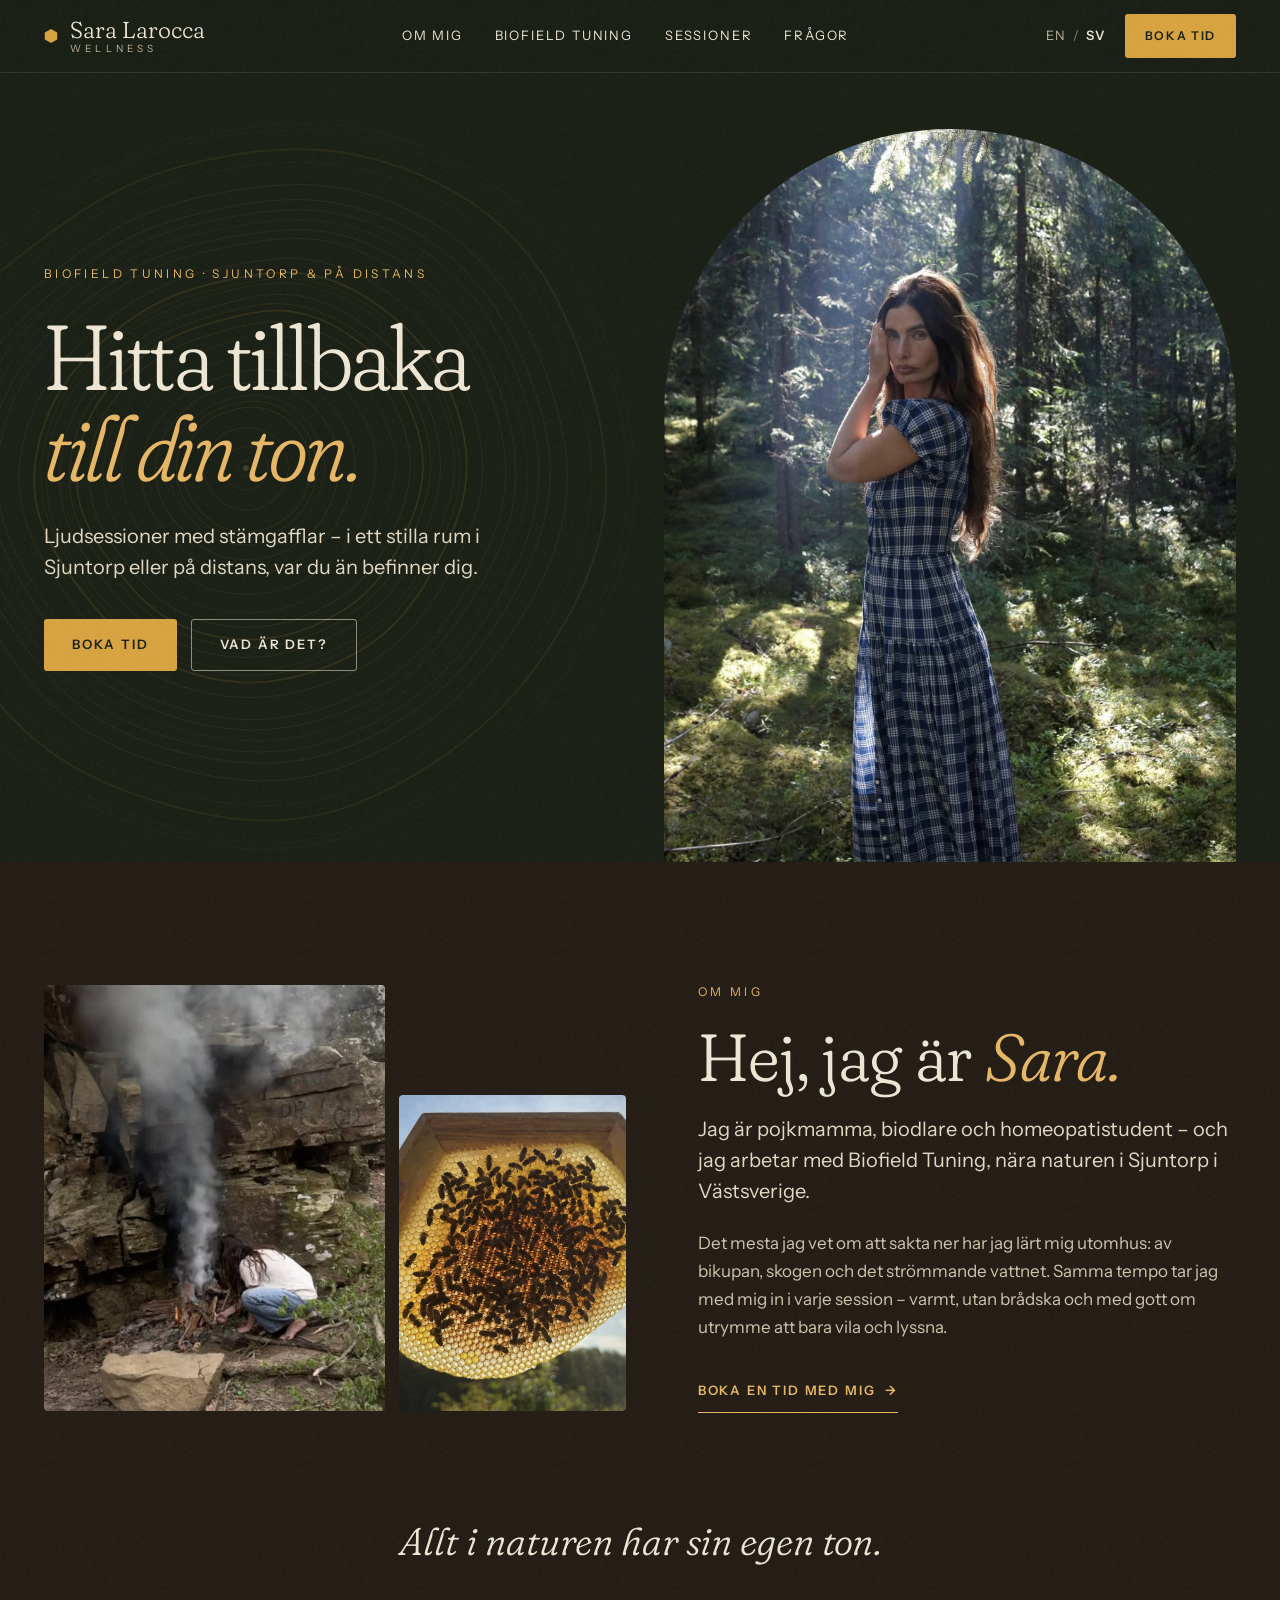
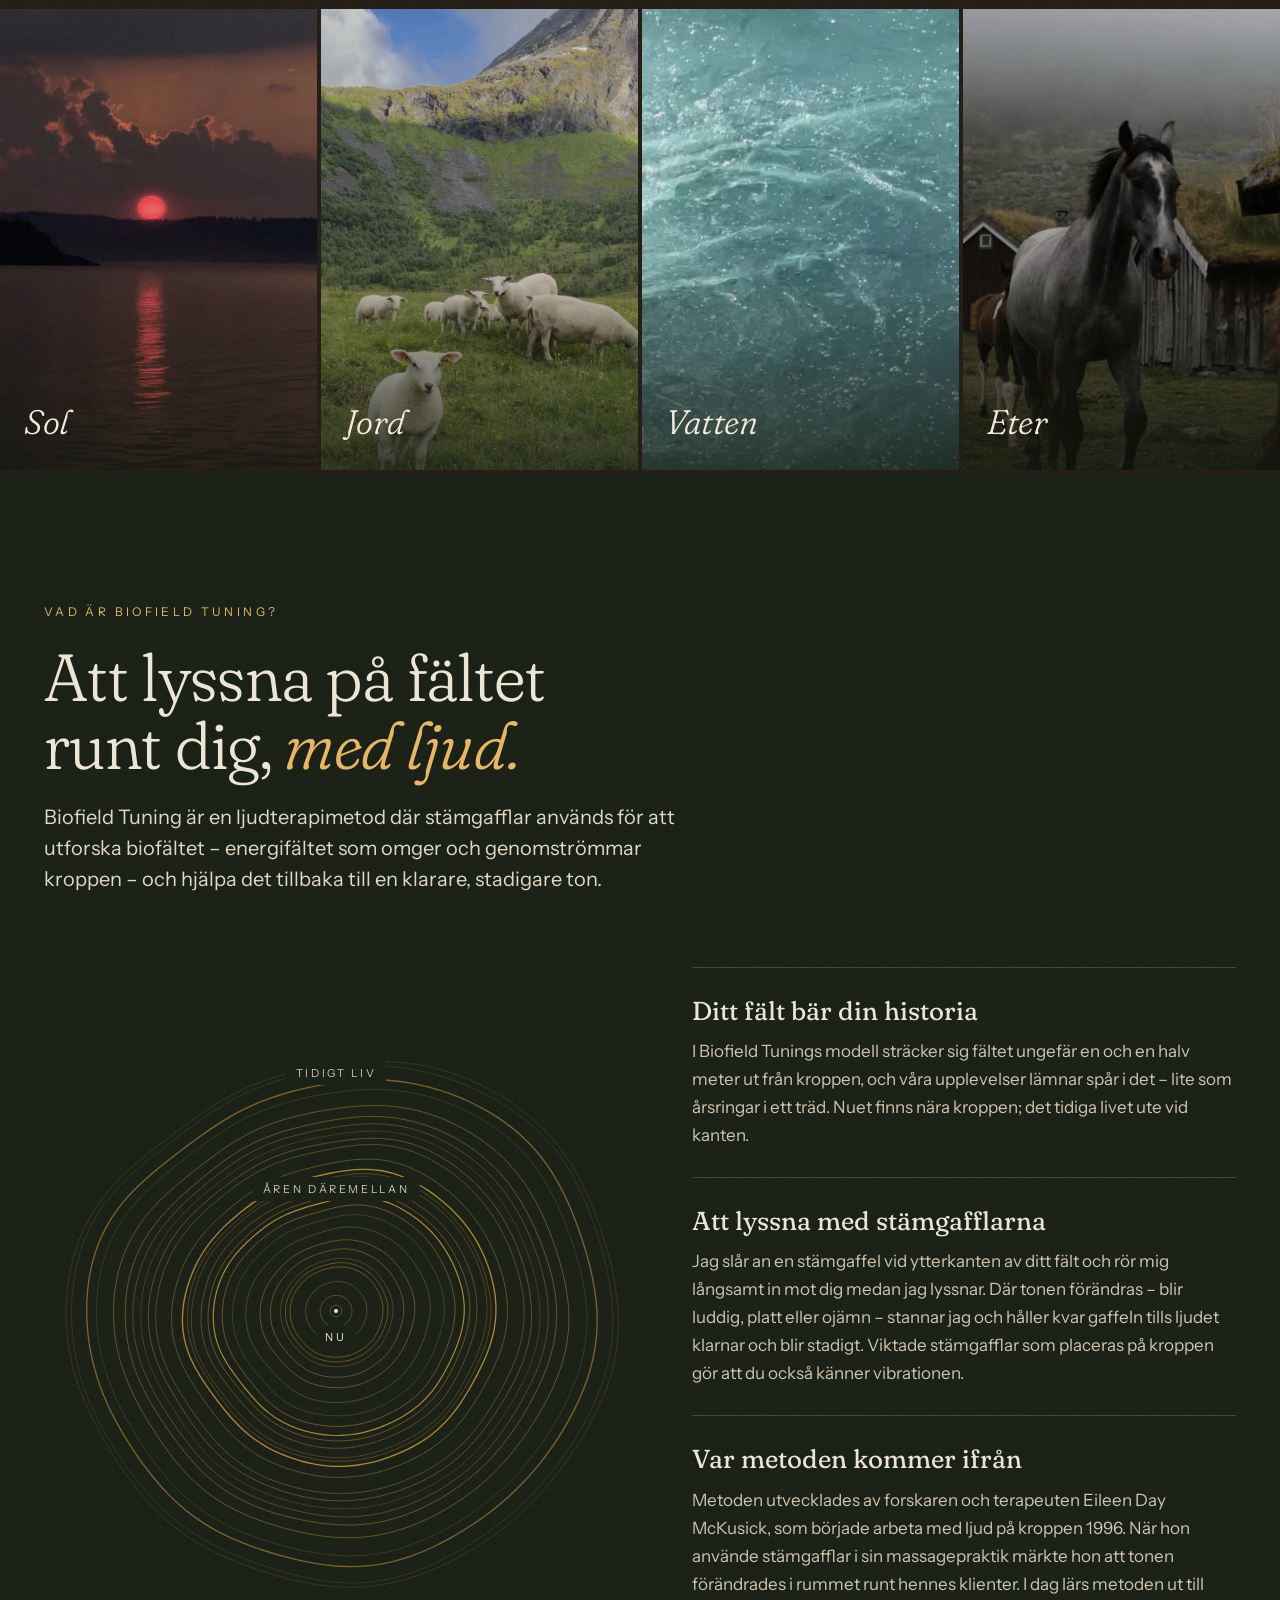
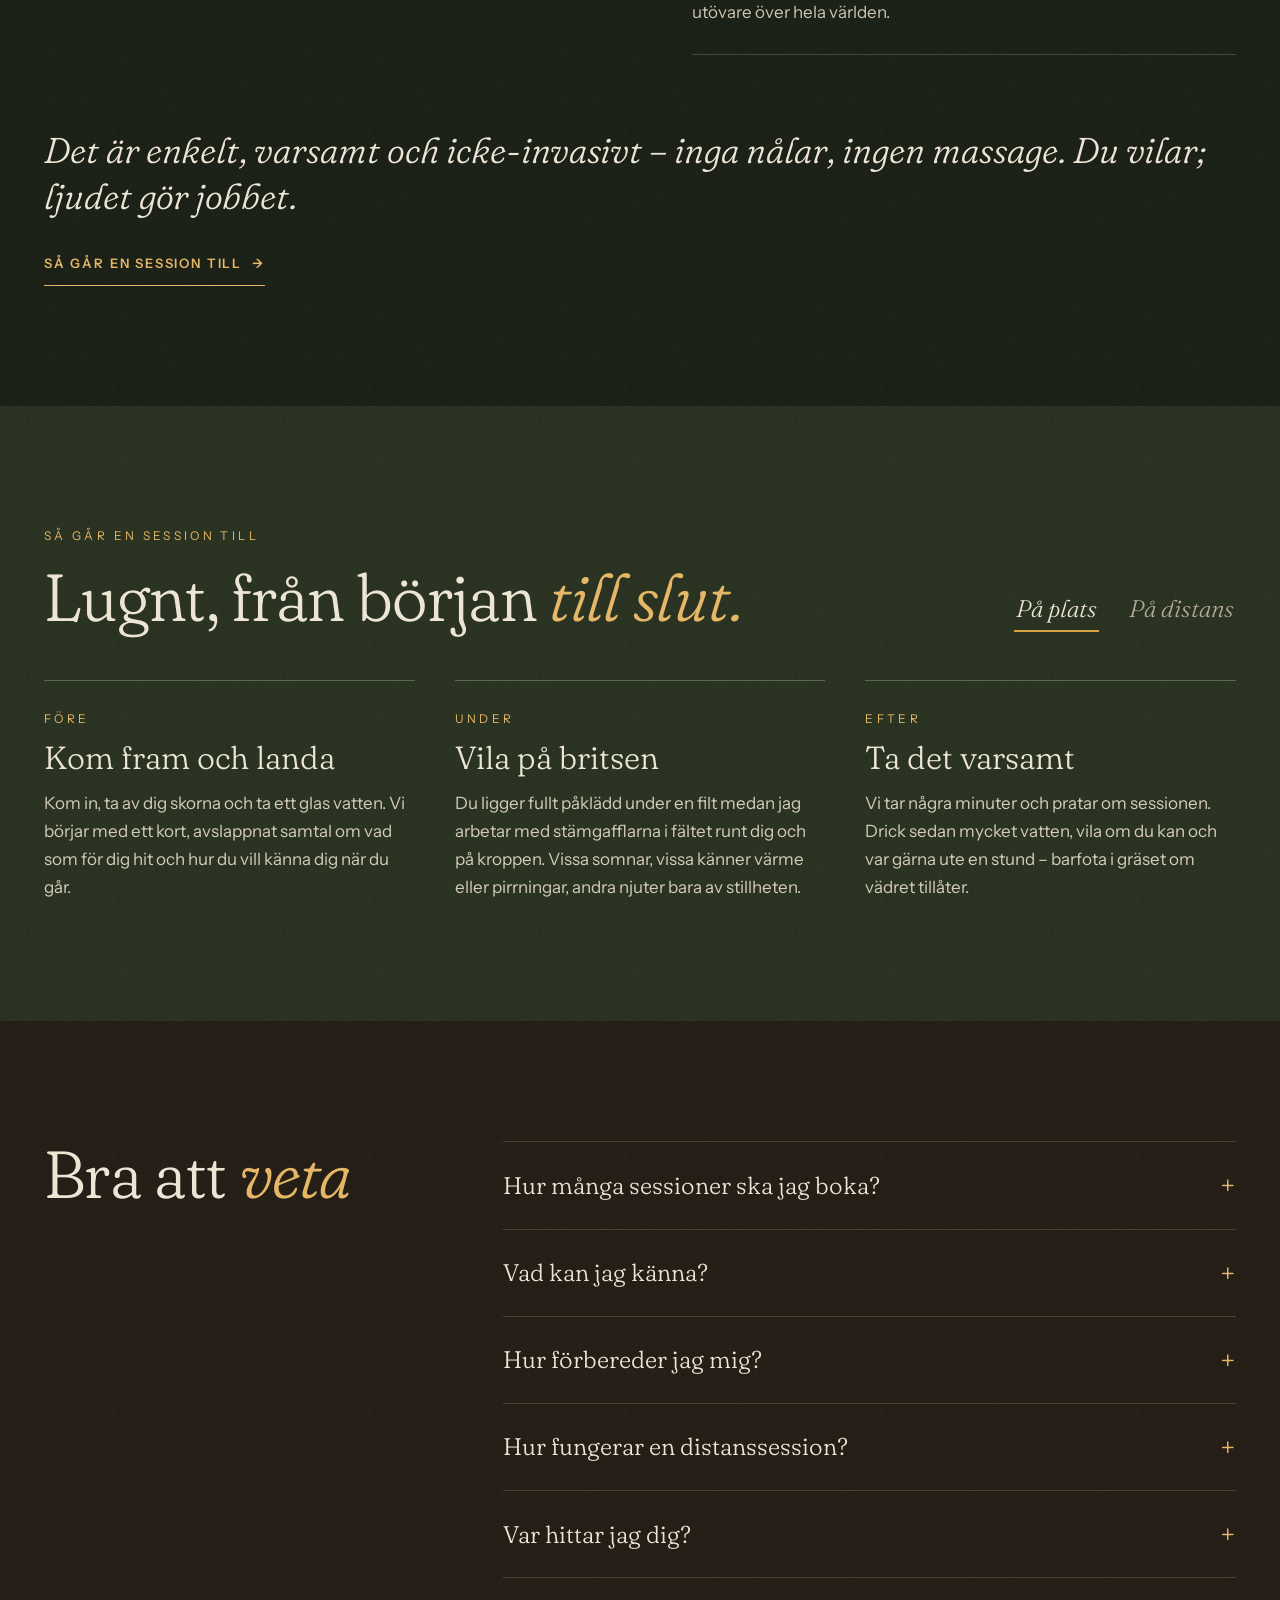
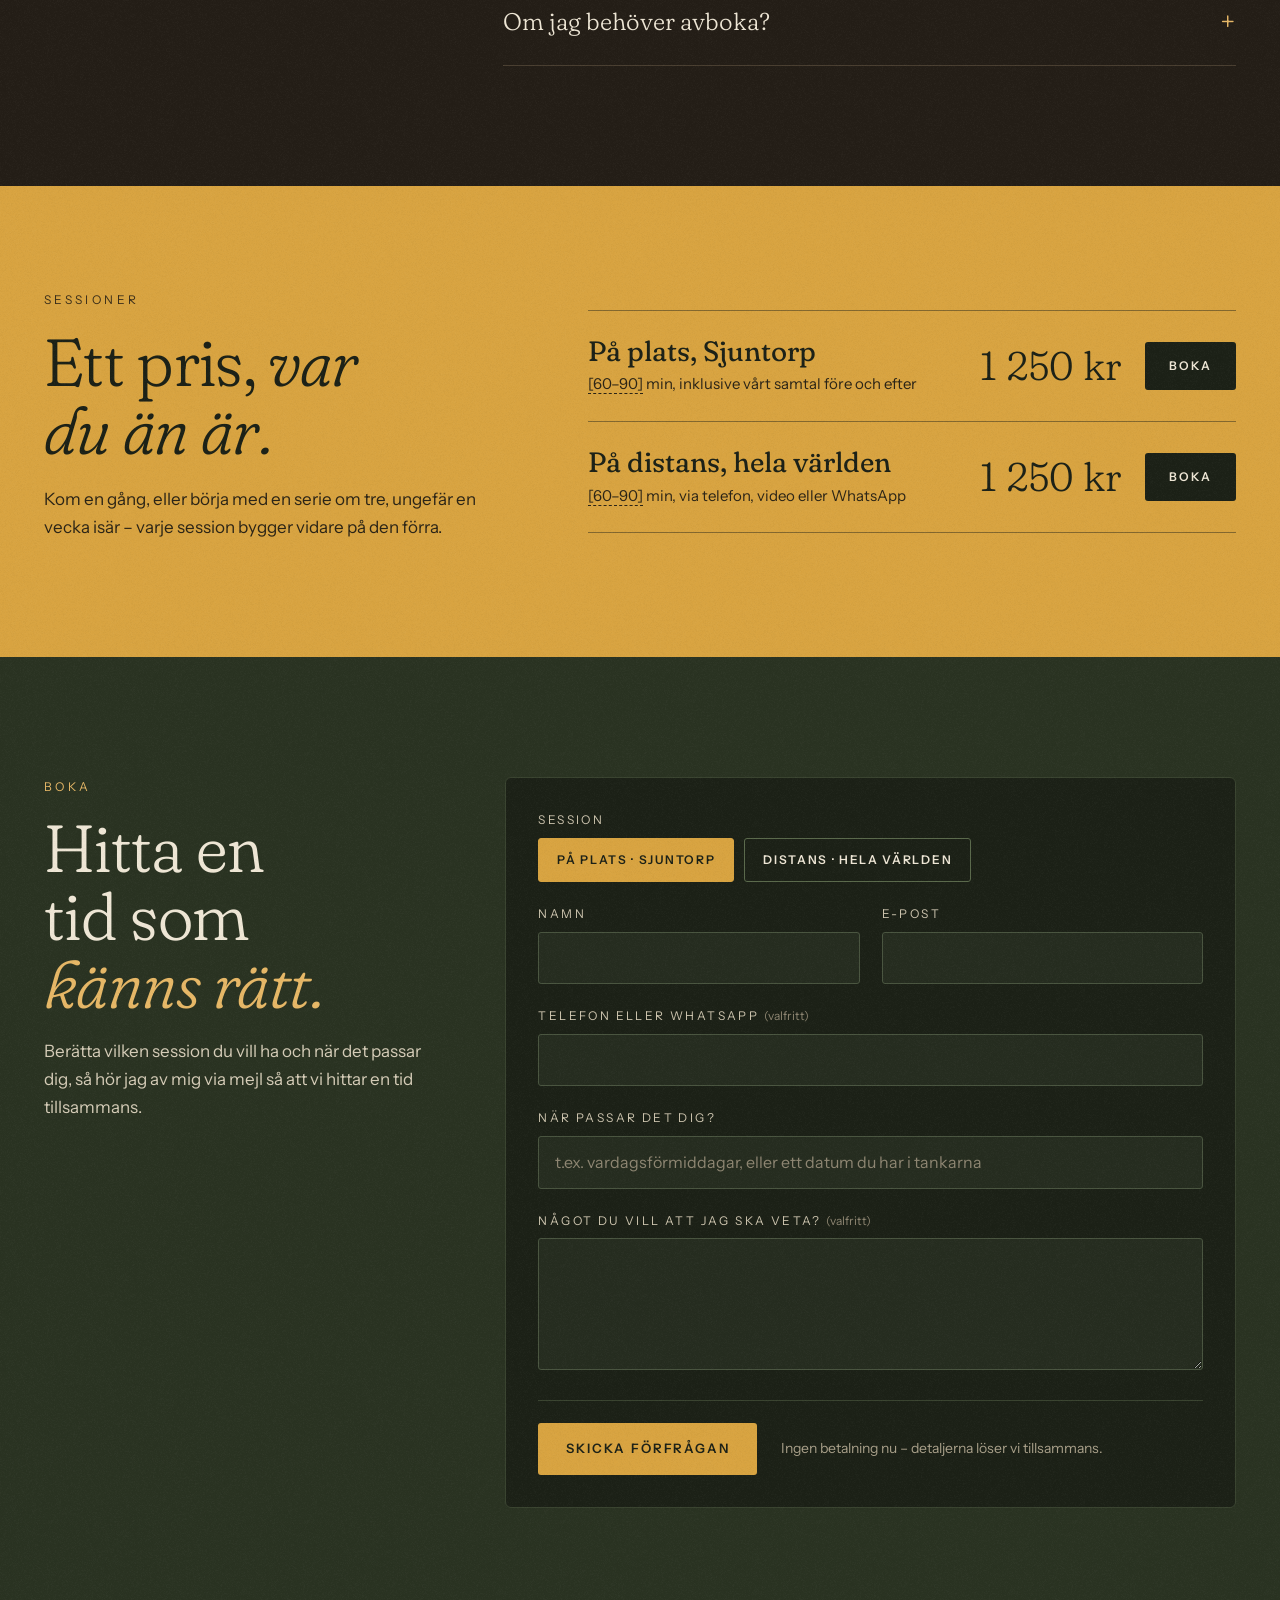
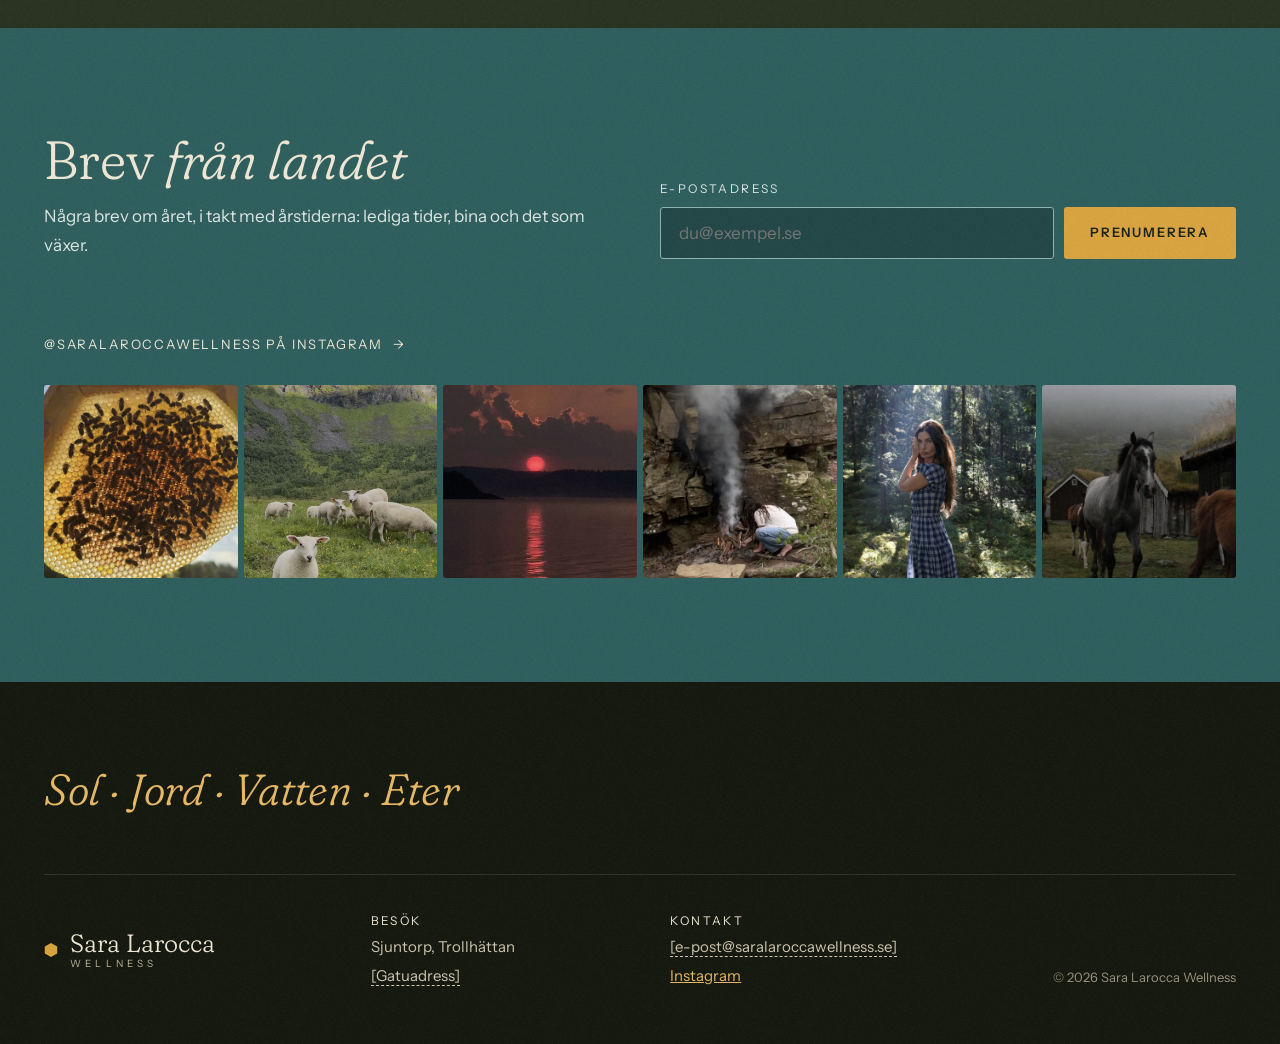
==== sv/index.html @ 6b02db24 "Add Sara Larocca Wellness website (English + Swedish) Static two-language site: index.html (EN), sv/" ====
<!doctype html>
<html lang="sv">
<head>
<meta charset="utf-8">
<meta name="viewport" content="width=device-width, initial-scale=1">
<title>Sara Larocca Wellness — Biofield Tuning i Sjuntorp & på distans</title>
<meta name="description" content="Biofield Tuning – ljudsessioner med stämgafflar, på plats i Sjuntorp (Trollhättan) eller på distans, var du än bor. 1 250 kr per session.">
<meta name="theme-color" content="#1C2117">
<link rel="alternate" hreflang="en" href="/">
<link rel="alternate" hreflang="sv" href="/sv/">
<link rel="alternate" hreflang="x-default" href="/">
<meta property="og:type" content="website">
<meta property="og:title" content="Sara Larocca Wellness — Biofield Tuning i Sjuntorp & på distans">
<meta property="og:description" content="Biofield Tuning – ljudsessioner med stämgafflar, på plats i Sjuntorp (Trollhättan) eller på distans, var du än bor. 1 250 kr per session.">
<meta property="og:image" content="../assets/img/forest.jpg">
<link rel="icon" href="../favicon.svg" type="image/svg+xml">
<link rel="preconnect" href="https://fonts.googleapis.com">
<link rel="preconnect" href="https://fonts.gstatic.com" crossorigin>
<link href="https://fonts.googleapis.com/css2?family=Fraunces:ital,opsz,wght@0,9..144,300..600;1,9..144,300..500&amp;family=Instrument+Sans:wght@400;500;600&amp;display=swap" rel="stylesheet">
<link rel="stylesheet" href="../assets/css/site.css">
<script type="application/ld+json">{"@context": "https://schema.org", "@type": "HealthAndBeautyBusiness", "name": "Sara Larocca Wellness", "description": "Biofield Tuning – ljudsessioner med stämgafflar, på plats i Sjuntorp (Trollhättan) eller på distans, var du än bor. 1 250 kr per session.", "address": {"@type": "PostalAddress", "addressLocality": "Sjuntorp", "addressRegion": "Västra Götaland", "addressCountry": "SE"}, "sameAs": ["https://www.instagram.com/saralaroccawellness/"], "priceRange": "1250 SEK"}</script>
</head>
<body>
<div id="top" class="grain" style="font-family: 'Instrument Sans', system-ui, sans-serif; font-variation-settings: 'SOFT' 100; color: #EFE7D6; background: #1C2117; font-size: 17px; line-height: 1.65">

<!-- NAV -->
<header style="position: sticky; top: 0; z-index: 10; background: rgba(28,33,23,0.92); border-bottom: 1px solid rgba(239,231,214,0.12)">
<div style="max-width: 1240px; margin: 0 auto; padding: 14px 24px; display: flex; align-items: center; justify-content: space-between; gap: 24px; flex-wrap: wrap">
<a href="#top" style="text-decoration: none; color: #EFE7D6; display: flex; align-items: center; gap: 12px">
<svg aria-hidden="true" width="14" height="16" viewBox="0 0 18 20"><path d="M9 1 L17 5.5 L17 14.5 L9 19 L1 14.5 L1 5.5 Z" fill="#D9A441"></path></svg>
<span style="display: flex; flex-direction: column; line-height: 1.1">
<span style="font-family: 'Fraunces', Georgia, serif; font-size: 23px; font-weight: 300">Sara Larocca</span>
<span style="font-size: 10px; letter-spacing: 0.42em; text-transform: uppercase; color: #BFB49C">Wellness</span>
</span>
</a>
<nav class="nav-links" aria-label="Huvudmeny" style="display: flex; gap: 32px; font-size: 13px; letter-spacing: 0.14em; text-transform: uppercase">
<a href="#about" style="color: #EFE7D6; text-decoration: none">Om mig</a>
<a href="#what" style="color: #EFE7D6; text-decoration: none">Biofield Tuning</a>
<a href="#sessions" style="color: #EFE7D6; text-decoration: none">Sessioner</a>
<a href="#faq" style="color: #EFE7D6; text-decoration: none">Frågor</a>
</nav>
<div style="display: flex; align-items: center; gap: 18px">
<div style="font-size: 13px; letter-spacing: 0.1em; display: flex; gap: 6px" aria-label="Språk">
<a href="../" lang="en" style="color: #BFB49C; text-decoration: none">EN</a>
<span aria-hidden="true" style="color: #8E8672">/</span>
<a href="#top" aria-current="page" style="color: #EFE7D6; font-weight: 600; text-decoration: none">SV</a>
</div>
<a href="#book" style="background: #D9A441; color: #1C2117; text-decoration: none; padding: 0 20px; border-radius: 3px; font-weight: 600; font-size: 12px; letter-spacing: 0.14em; text-transform: uppercase; min-height: 44px; box-sizing: border-box; display: inline-flex; align-items: center">Boka tid</a>
</div>
</div>
</header>

<!-- HERO -->
<section style="display: flex; flex-wrap: wrap; align-items: stretch; background: #1C2117">
<div style="flex: 1 1 480px; min-width: 0; display: flex; align-items: center; padding: 88px 40px 88px max(24px, calc((100vw - 1240px) / 2 + 24px)); box-sizing: border-box; position: relative; overflow: hidden">
<img src="../assets/img/rings.svg" alt="" aria-hidden="true" style="position: absolute; left: -24%; top: 50%; width: 125%; max-width: none; transform: translateY(-50%); opacity: 0.16; pointer-events: none">
<div style="position: relative; display: flex; flex-direction: column; gap: 28px; max-width: 600px">
<p style="margin: 0; font-size: 12px; letter-spacing: 0.28em; text-transform: uppercase; color: #E7B867">Biofield Tuning · Sjuntorp &amp; på distans</p>
<h1 style="margin: 0; font-family: 'Fraunces', Georgia, serif; font-weight: 300; font-size: clamp(56px, 7.2vw, 104px); line-height: 0.98; letter-spacing: -0.02em">Hitta tillbaka <em style="font-style: italic; color: #E7B867">till din ton.</em></h1>
<p style="margin: 0; font-size: 20px; line-height: 1.55; color: #E3DAC6; max-width: 30rem">Ljudsessioner med stämgafflar – i ett stilla rum i Sjuntorp eller på distans, var du än befinner dig.</p>
<div style="display: flex; gap: 14px; flex-wrap: wrap; margin-top: 8px">
<a href="#book" style="background: #D9A441; color: #1C2117; text-decoration: none; padding: 0 28px; border-radius: 3px; font-weight: 600; font-size: 13px; letter-spacing: 0.14em; text-transform: uppercase; min-height: 52px; box-sizing: border-box; display: inline-flex; align-items: center">Boka tid</a>
<a href="#what" style="border: 1px solid rgba(239,231,214,0.55); color: #EFE7D6; text-decoration: none; padding: 0 28px; border-radius: 3px; font-weight: 600; font-size: 13px; letter-spacing: 0.14em; text-transform: uppercase; min-height: 52px; box-sizing: border-box; display: inline-flex; align-items: center">Vad är det?</a>
</div>
</div>
</div>
<div style="flex: 1 1 480px; min-width: 0; display: flex; justify-content: center; align-items: flex-end; padding: 56px max(24px, calc((100vw - 1240px) / 2 + 24px)) 0 24px; box-sizing: border-box">
<img src="../assets/img/forest.jpg" alt="Sara står i en solig granskog i en blårutig klänning" style="width: 100%; max-width: 620px; aspect-ratio: 0.78; object-fit: cover; object-position: 45% 30%; border-radius: 999px 999px 0 0; display: block">
</div>
</section>

<!-- ABOUT -->
<section id="about" style="background: #241E17">
<div style="max-width: 1240px; margin: 0 auto; padding: 120px 24px 104px; display: flex; flex-wrap: wrap; gap: 72px; align-items: center">
<div style="flex: 1.2 1 440px; min-width: 0; display: grid; grid-template-columns: 3fr 2fr; gap: 14px; align-items: end">
<img src="../assets/img/fire.jpg" alt="Sara sitter barfota på huk vid en rykande lägereld under en klippvägg" style="width: 100%; aspect-ratio: 0.8; object-fit: cover; object-position: 45% 50%; border-radius: 4px; display: block">
<img src="../assets/img/honeycomb.jpg" alt="Gyllene bivaxkaka full av bin, upphållen mot himlen" style="width: 100%; aspect-ratio: 0.72; object-fit: cover; object-position: 50% 45%; border-radius: 4px; display: block">
</div>
<div style="flex: 1 1 420px; min-width: 0; display: flex; flex-direction: column; gap: 22px">
<p style="margin: 0; font-size: 12px; letter-spacing: 0.28em; text-transform: uppercase; color: #E7B867">Om mig</p>
<h2 style="margin: 0; font-family: 'Fraunces', Georgia, serif; font-weight: 300; font-size: clamp(42px, 5.2vw, 72px); line-height: 1.02; letter-spacing: -0.01em">Hej, jag är <em style="font-style: italic; color: #E7B867">Sara.</em></h2>
<p style="margin: 0; font-size: 20px; line-height: 1.55; color: #E3DAC6">Jag är pojkmamma, biodlare och homeopatistudent – och jag arbetar med Biofield Tuning, nära naturen i Sjuntorp i Västsverige.</p>
<p style="margin: 0; color: #CFC6B0">Det mesta jag vet om att sakta ner har jag lärt mig utomhus: av bikupan, skogen och det strömmande vattnet. Samma tempo tar jag med mig in i varje session – varmt, utan brådska och med gott om utrymme att bara vila och lyssna.</p>
<a href="#book" style="align-self: flex-start; margin-top: 6px; color: #E7B867; text-decoration: none; font-weight: 600; font-size: 13px; letter-spacing: 0.14em; text-transform: uppercase; min-height: 44px; display: inline-flex; align-items: center; gap: 10px; border-bottom: 1px solid #E7B867">Boka en tid med mig <span aria-hidden="true">→</span></a>
</div>
</div>

<!-- FOUR ELEMENTS -->
<div style="padding: 0 0 4px">
<p style="margin: 0 auto; padding: 0 24px 44px; text-align: center; font-family: 'Fraunces', Georgia, serif; font-style: italic; font-weight: 300; font-size: clamp(26px, 3vw, 40px); line-height: 1.25; color: #EFE7D6; text-wrap: balance">Allt i naturen har sin egen ton.</p>
<div style="display: grid; grid-template-columns: repeat(auto-fit, minmax(170px, 1fr)); gap: 4px">
<div style="position: relative; height: clamp(300px, 36vw, 540px); overflow: hidden">
<img src="../assets/img/sunset.jpg" alt="En röd sol går ner över stilla vatten" style="position: absolute; inset: 0; width: 100%; height: 100%; object-fit: cover; object-position: 48% 40%; display: block">
<div style="position: absolute; inset: 0; background: linear-gradient(180deg, rgba(21,25,15,0) 55%, rgba(21,25,15,0.7) 100%)"></div>
<span style="position: absolute; left: 24px; bottom: 20px; font-family: 'Fraunces', Georgia, serif; font-style: italic; font-weight: 300; font-size: 34px; color: #F6EBDD">Sol</span>
</div>
<div style="position: relative; height: clamp(300px, 36vw, 540px); overflow: hidden">
<img src="../assets/img/sheep.jpg" alt="Får som betar i en grön dal nedanför ett berg" style="position: absolute; inset: 0; width: 100%; height: 100%; object-fit: cover; object-position: 35% 80%; display: block">
<div style="position: absolute; inset: 0; background: linear-gradient(180deg, rgba(21,25,15,0) 55%, rgba(21,25,15,0.7) 100%)"></div>
<span style="position: absolute; left: 24px; bottom: 20px; font-family: 'Fraunces', Georgia, serif; font-style: italic; font-weight: 300; font-size: 34px; color: #F6EBDD">Jord</span>
</div>
<div style="position: relative; height: clamp(300px, 36vw, 540px); overflow: hidden">
<img src="../assets/img/water.jpg" alt="Turkost, forsande vatten" style="position: absolute; inset: 0; width: 100%; height: 100%; object-fit: cover; display: block">
<div style="position: absolute; inset: 0; background: linear-gradient(180deg, rgba(21,25,15,0) 55%, rgba(21,25,15,0.7) 100%)"></div>
<span style="position: absolute; left: 24px; bottom: 20px; font-family: 'Fraunces', Georgia, serif; font-style: italic; font-weight: 300; font-size: 34px; color: #F6EBDD">Vatten</span>
</div>
<div style="position: relative; height: clamp(300px, 36vw, 540px); overflow: hidden">
<img src="../assets/img/horses.jpg" alt="En grå häst går förbi torvtäckta stugor i dimman" style="position: absolute; inset: 0; width: 100%; height: 100%; object-fit: cover; object-position: 37% 50%; display: block">
<div style="position: absolute; inset: 0; background: linear-gradient(180deg, rgba(21,25,15,0) 55%, rgba(21,25,15,0.7) 100%)"></div>
<span style="position: absolute; left: 24px; bottom: 20px; font-family: 'Fraunces', Georgia, serif; font-style: italic; font-weight: 300; font-size: 34px; color: #F6EBDD">Eter</span>
</div>
</div>
</div>
</section>

<!-- WHAT IS -->
<section id="what" style="background: #1C2117">
<div style="max-width: 1240px; margin: 0 auto; padding: 128px 24px 120px; display: flex; flex-direction: column; gap: 72px">
<div style="display: flex; flex-direction: column; gap: 22px; max-width: 54rem">
<p style="margin: 0; font-size: 12px; letter-spacing: 0.28em; text-transform: uppercase; color: #E7B867">Vad är Biofield Tuning?</p>
<h2 style="margin: 0; font-family: 'Fraunces', Georgia, serif; font-weight: 300; font-size: clamp(42px, 5.2vw, 72px); line-height: 1.02; letter-spacing: -0.01em">Att lyssna på fältet runt dig, <em style="font-style: italic; color: #E7B867">med ljud.</em></h2>
<p style="margin: 0; font-size: 20px; line-height: 1.55; color: #E3DAC6; max-width: 42rem">Biofield Tuning är en ljudterapimetod där stämgafflar används för att utforska biofältet – energifältet som omger och genomströmmar kroppen – och hjälpa det tillbaka till en klarare, stadigare ton.</p>
</div>

<div style="display: flex; flex-wrap: wrap; gap: 64px; align-items: center">
<div style="flex: 1 1 460px; min-width: 0">
<div style="position: relative; max-width: 580px; margin: 0 auto">
<img src="../assets/img/rings.svg" alt="Fina gyllene årsringar, som ett tvärsnitt av en trädstam" style="width: 100%; aspect-ratio: 1; display: block">
<span style="position: absolute; left: 50%; top: 9%; transform: translate(-50%, -50%); color: #CFC6B0; font-size: 11px; letter-spacing: 0.24em; text-transform: uppercase; white-space: nowrap; background: #1C2117; padding: 3px 10px">Tidigt liv</span>
<span style="position: absolute; left: 50%; top: 29%; transform: translate(-50%, -50%); color: #CFC6B0; font-size: 11px; letter-spacing: 0.24em; text-transform: uppercase; white-space: nowrap; background: #1C2117; padding: 3px 10px">Åren däremellan</span>
<span style="position: absolute; left: 50%; top: 50%; transform: translate(-50%, 14px); color: #EFE7D6; font-size: 11px; letter-spacing: 0.24em; text-transform: uppercase; white-space: nowrap; background: #1C2117; padding: 3px 10px">Nu</span>
</div>
</div>
<div style="flex: 1 1 420px; min-width: 0; display: flex; flex-direction: column">
<div style="border-top: 1px solid #3F4A35; padding: 28px 0; display: flex; flex-direction: column; gap: 10px">
<h3 style="margin: 0; font-family: 'Fraunces', Georgia, serif; font-weight: 400; font-size: 26px; line-height: 1.2">Ditt fält bär din historia</h3>
<p style="margin: 0; color: #CFC6B0">I Biofield Tunings modell sträcker sig fältet ungefär en och en halv meter ut från kroppen, och våra upplevelser lämnar spår i det – lite som årsringar i ett träd. Nuet finns nära kroppen; det tidiga livet ute vid kanten.</p>
</div>
<div style="border-top: 1px solid #3F4A35; padding: 28px 0; display: flex; flex-direction: column; gap: 10px">
<h3 style="margin: 0; font-family: 'Fraunces', Georgia, serif; font-weight: 400; font-size: 26px; line-height: 1.2">Att lyssna med stämgafflarna</h3>
<p style="margin: 0; color: #CFC6B0">Jag slår an en stämgaffel vid ytterkanten av ditt fält och rör mig långsamt in mot dig medan jag lyssnar. Där tonen förändras – blir luddig, platt eller ojämn – stannar jag och håller kvar gaffeln tills ljudet klarnar och blir stadigt. Viktade stämgafflar som placeras på kroppen gör att du också känner vibrationen.</p>
</div>
<div style="border-top: 1px solid #3F4A35; border-bottom: 1px solid #3F4A35; padding: 28px 0; display: flex; flex-direction: column; gap: 10px">
<h3 style="margin: 0; font-family: 'Fraunces', Georgia, serif; font-weight: 400; font-size: 26px; line-height: 1.2">Var metoden kommer ifrån</h3>
<p style="margin: 0; color: #CFC6B0">Metoden utvecklades av forskaren och terapeuten Eileen Day McKusick, som började arbeta med ljud på kroppen 1996. När hon använde stämgafflar i sin massagepraktik märkte hon att tonen förändrades i rummet runt hennes klienter. I dag lärs metoden ut till utövare över hela världen.</p>
</div>
</div>
</div>

<div style="display: flex; flex-wrap: wrap; gap: 56px; align-items: center">
<div style="flex: 1 1 420px; min-width: 0; display: flex; flex-direction: column; gap: 22px">
<p style="margin: 0; font-family: 'Fraunces', Georgia, serif; font-style: italic; font-weight: 300; font-size: clamp(26px, 2.8vw, 36px); line-height: 1.3; color: #EFE7D6">Det är enkelt, varsamt och icke-invasivt – inga nålar, ingen massage. Du vilar; ljudet gör jobbet.</p>
<a href="#sessions" style="align-self: flex-start; color: #E7B867; text-decoration: none; font-weight: 600; font-size: 13px; letter-spacing: 0.14em; text-transform: uppercase; min-height: 44px; display: inline-flex; align-items: center; gap: 10px; border-bottom: 1px solid #E7B867">Så går en session till <span aria-hidden="true">→</span></a>
</div>
</div>
</div>
</section>

<!-- SESSION FLOW -->
<section id="sessions" style="background: #2A3322">
<div style="max-width: 1240px; margin: 0 auto; padding: 120px 24px; display: flex; flex-direction: column; gap: 48px">
<div style="display: flex; flex-wrap: wrap; justify-content: space-between; align-items: flex-end; gap: 28px">
<div style="display: flex; flex-direction: column; gap: 18px; max-width: 46rem">
<p style="margin: 0; font-size: 12px; letter-spacing: 0.28em; text-transform: uppercase; color: #E7B867">Så går en session till</p>
<h2 style="margin: 0; font-family: 'Fraunces', Georgia, serif; font-weight: 300; font-size: clamp(42px, 5.2vw, 72px); line-height: 1.02; letter-spacing: -0.01em">Lugnt, från början <em style="font-style: italic; color: #E7B867">till slut.</em></h2>
</div>
<div role="group" aria-label="Typ av session" style="display: flex; gap: 28px">
<button type="button" class="flow-tab" data-flow="inperson" aria-pressed="true">På plats</button>
<button type="button" class="flow-tab" data-flow="distance" aria-pressed="false">På distans</button>
</div>
</div>
<div data-flow-panel="inperson">
<div style="display: grid; grid-template-columns: repeat(auto-fit, minmax(280px, 1fr)); gap: 40px">
<div style="border-top: 1px solid #5B6A4C; padding-top: 28px; display: flex; flex-direction: column; gap: 12px">
<span style="font-size: 12px; letter-spacing: 0.28em; text-transform: uppercase; color: #E7B867">Före</span>
<h3 style="margin: 0; font-family: 'Fraunces', Georgia, serif; font-weight: 300; font-size: 32px; line-height: 1.15">Kom fram och landa</h3>
<p style="margin: 0; color: #D6CDB8">Kom in, ta av dig skorna och ta ett glas vatten. Vi börjar med ett kort, avslappnat samtal om vad som för dig hit och hur du vill känna dig när du går.</p>
</div>
<div style="border-top: 1px solid #5B6A4C; padding-top: 28px; display: flex; flex-direction: column; gap: 12px">
<span style="font-size: 12px; letter-spacing: 0.28em; text-transform: uppercase; color: #E7B867">Under</span>
<h3 style="margin: 0; font-family: 'Fraunces', Georgia, serif; font-weight: 300; font-size: 32px; line-height: 1.15">Vila på britsen</h3>
<p style="margin: 0; color: #D6CDB8">Du ligger fullt påklädd under en filt medan jag arbetar med stämgafflarna i fältet runt dig och på kroppen. Vissa somnar, vissa känner värme eller pirrningar, andra njuter bara av stillheten.</p>
</div>
<div style="border-top: 1px solid #5B6A4C; padding-top: 28px; display: flex; flex-direction: column; gap: 12px">
<span style="font-size: 12px; letter-spacing: 0.28em; text-transform: uppercase; color: #E7B867">Efter</span>
<h3 style="margin: 0; font-family: 'Fraunces', Georgia, serif; font-weight: 300; font-size: 32px; line-height: 1.15">Ta det varsamt</h3>
<p style="margin: 0; color: #D6CDB8">Vi tar några minuter och pratar om sessionen. Drick sedan mycket vatten, vila om du kan och var gärna ute en stund – barfota i gräset om vädret tillåter.</p>
</div>
</div>
</div>
<div data-flow-panel="distance" hidden>
<div style="display: grid; grid-template-columns: repeat(auto-fit, minmax(280px, 1fr)); gap: 40px">
<div style="border-top: 1px solid #5B6A4C; padding-top: 28px; display: flex; flex-direction: column; gap: 12px">
<span style="font-size: 12px; letter-spacing: 0.28em; text-transform: uppercase; color: #E7B867">Före</span>
<h3 style="margin: 0; font-family: 'Fraunces', Georgia, serif; font-weight: 300; font-size: 32px; line-height: 1.15">Ett kort samtal</h3>
<p style="margin: 0; color: #D6CDB8">Vi hörs via telefon, video eller WhatsApp och pratar om vad som för dig hit och hur du vill känna dig. Ha en lugn, varm plats redo där du kan ligga ostört.</p>
</div>
<div style="border-top: 1px solid #5B6A4C; padding-top: 28px; display: flex; flex-direction: column; gap: 12px">
<span style="font-size: 12px; letter-spacing: 0.28em; text-transform: uppercase; color: #E7B867">Under</span>
<h3 style="margin: 0; font-family: 'Fraunces', Georgia, serif; font-weight: 300; font-size: 32px; line-height: 1.15">Vila hemma</h3>
<p style="margin: 0; color: #D6CDB8">Du lägger dig under en filt och vilar medan jag arbetar med stämgafflarna här i Sjuntorp. Telefonen på ljudlöst, ögonen stängda – du behöver inte göra någonting.</p>
</div>
<div style="border-top: 1px solid #5B6A4C; padding-top: 28px; display: flex; flex-direction: column; gap: 12px">
<span style="font-size: 12px; letter-spacing: 0.28em; text-transform: uppercase; color: #E7B867">Efter</span>
<h3 style="margin: 0; font-family: 'Fraunces', Georgia, serif; font-weight: 300; font-size: 32px; line-height: 1.15">Vi hörs igen</h3>
<p style="margin: 0; color: #D6CDB8">Vi pratar igen och delar det vi båda lagt märke till. Gör det sedan mysigt för dig, drick vatten och ta resten av dagen lugnt om du kan.</p>
</div>
</div>
</div>
</div>
</section>

<!-- PRICES -->

<!-- TESTIMONIALS — hidden until Sara has real client quotes. Replace the [placeholder] text, then delete the word hidden below. -->
<section hidden style="background: #1C2117">
<div style="max-width: 1240px; margin: 0 auto; padding: 120px 24px; display: flex; flex-direction: column; gap: 52px">
<div style="display: flex; flex-wrap: wrap; justify-content: space-between; align-items: flex-end; gap: 16px">
<h2 style="margin: 0; font-family: 'Fraunces', Georgia, serif; font-weight: 300; font-size: clamp(42px, 5.2vw, 72px); line-height: 1.02; letter-spacing: -0.01em">Fina <em style="font-style: italic; color: #E7B867">ord</em></h2>
<span style="font-size: 12px; letter-spacing: 0.12em; text-transform: uppercase; color: #E7B867; border: 1px dashed #E7B867; border-radius: 3px; padding: 6px 14px">Platshållare – byt mot riktiga citat från klienter</span>
</div>
<div style="display: grid; grid-template-columns: repeat(auto-fit, minmax(280px, 1fr)); gap: 48px">
<figure style="margin: 0; display: flex; flex-direction: column; gap: 14px">
<span aria-hidden="true" style="font-family: 'Fraunces', Georgia, serif; font-size: 72px; line-height: 0.6; color: #D9A441; height: 34px">“</span>
<blockquote style="margin: 0; font-family: 'Fraunces', Georgia, serif; font-style: italic; font-size: 24px; line-height: 1.42; font-weight: 300; color: #EFE7D6">[Platshållare] Jag visste inte vad jag skulle förvänta mig, och det blev den mest vilsamma timmen jag haft på länge.</blockquote>
<figcaption style="font-size: 12px; letter-spacing: 0.2em; text-transform: uppercase; color: #BFB49C; margin-top: 6px">[Klientens namn] · På plats</figcaption>
</figure>
<figure style="margin: 0; display: flex; flex-direction: column; gap: 14px">
<span aria-hidden="true" style="font-family: 'Fraunces', Georgia, serif; font-size: 72px; line-height: 0.6; color: #D9A441; height: 34px">“</span>
<blockquote style="margin: 0; font-family: 'Fraunces', Georgia, serif; font-style: italic; font-size: 24px; line-height: 1.42; font-weight: 300; color: #EFE7D6">[Platshållare] Sara har ett så lugnt sätt. Jag kände mig trygg från första minuten.</blockquote>
<figcaption style="font-size: 12px; letter-spacing: 0.2em; text-transform: uppercase; color: #BFB49C; margin-top: 6px">[Klientens namn] · På distans</figcaption>
</figure>
<figure style="margin: 0; display: flex; flex-direction: column; gap: 14px">
<span aria-hidden="true" style="font-family: 'Fraunces', Georgia, serif; font-size: 72px; line-height: 0.6; color: #D9A441; height: 34px">“</span>
<blockquote style="margin: 0; font-family: 'Fraunces', Georgia, serif; font-style: italic; font-size: 24px; line-height: 1.42; font-weight: 300; color: #EFE7D6">[Platshållare] Ljudet från stämgafflarna stannade kvar hela kvällen, på bästa sätt.</blockquote>
<figcaption style="font-size: 12px; letter-spacing: 0.2em; text-transform: uppercase; color: #BFB49C; margin-top: 6px">[Klientens namn] · På plats</figcaption>
</figure>
</div>
</div>
</section>

<!-- FAQ -->
<section id="faq" style="background: #241E17">
<div style="max-width: 1240px; margin: 0 auto; padding: 120px 24px; display: flex; flex-wrap: wrap; gap: 48px 72px">
<div style="flex: 1 1 300px; min-width: 0">
<h2 style="margin: 0; font-family: 'Fraunces', Georgia, serif; font-weight: 300; font-size: clamp(42px, 5.2vw, 72px); line-height: 1.02; letter-spacing: -0.01em">Bra att <em style="font-style: italic; color: #E7B867">veta</em></h2>
</div>
<div style="flex: 2 1 560px; min-width: 0; display: flex; flex-direction: column; border-top: 1px solid #4A3F31">
<details style="border-bottom: 1px solid #4A3F31; padding: 20px 0">
<summary style="display: flex; justify-content: space-between; gap: 16px; font-family: 'Fraunces', Georgia, serif; font-size: 24px; font-weight: 300; min-height: 44px; align-items: center">Hur många sessioner ska jag boka?<span class="faq-plus" aria-hidden="true" style="font-size: 28px; font-weight: 300; color: #E7B867; transition: transform .2s">+</span></summary>
<p style="margin: 12px 0 0; color: #CFC6B0; max-width: 44rem">En enstaka session är ett fint sätt att prova. Många väljer att börja med tre, ungefär en vecka isär, eftersom varje session bygger vidare på den förra. Sedan kommer en del tillbaka i takt med årstiderna.</p>
</details>
<details style="border-bottom: 1px solid #4A3F31; padding: 20px 0">
<summary style="display: flex; justify-content: space-between; gap: 16px; font-family: 'Fraunces', Georgia, serif; font-size: 24px; font-weight: 300; min-height: 44px; align-items: center">Vad kan jag känna?<span class="faq-plus" aria-hidden="true" style="font-size: 28px; font-weight: 300; color: #E7B867; transition: transform .2s">+</span></summary>
<p style="margin: 12px 0 0; color: #CFC6B0; max-width: 44rem">Det är olika för alla. En del känner värme, pirrningar eller en våg av känslor; en del somnar; andra märker inte så mycket just då, men mer under dagarna efter. Allt det är helt normalt.</p>
</details>
<details style="border-bottom: 1px solid #4A3F31; padding: 20px 0">
<summary style="display: flex; justify-content: space-between; gap: 16px; font-family: 'Fraunces', Georgia, serif; font-size: 24px; font-weight: 300; min-height: 44px; align-items: center">Hur förbereder jag mig?<span class="faq-plus" aria-hidden="true" style="font-size: 28px; font-weight: 300; color: #E7B867; transition: transform .2s">+</span></summary>
<p style="margin: 12px 0 0; color: #CFC6B0; max-width: 44rem">Ha bekväma kläder och drick mycket vatten under dagen. Om du kan, lämna lite luft i kalendern efteråt i stället för att rusa vidare till nästa sak.</p>
</details>
<details style="border-bottom: 1px solid #4A3F31; padding: 20px 0">
<summary style="display: flex; justify-content: space-between; gap: 16px; font-family: 'Fraunces', Georgia, serif; font-size: 24px; font-weight: 300; min-height: 44px; align-items: center">Hur fungerar en distanssession?<span class="faq-plus" aria-hidden="true" style="font-size: 28px; font-weight: 300; color: #E7B867; transition: transform .2s">+</span></summary>
<p style="margin: 12px 0 0; color: #CFC6B0; max-width: 44rem">En distanssession följer samma upplägg som på plats – jag arbetar med stämgafflarna i mitt rum i Sjuntorp medan du vilar hemma. Du kan boka var du än bor i världen; bokningssidan visar tiderna i din egen tidszon.</p>
</details>
<details style="border-bottom: 1px solid #4A3F31; padding: 20px 0">
<summary style="display: flex; justify-content: space-between; gap: 16px; font-family: 'Fraunces', Georgia, serif; font-size: 24px; font-weight: 300; min-height: 44px; align-items: center">Var hittar jag dig?<span class="faq-plus" aria-hidden="true" style="font-size: 28px; font-weight: 300; color: #E7B867; transition: transform .2s">+</span></summary>
<p style="margin: 12px 0 0; color: #CFC6B0; max-width: 44rem">Mitt rum ligger i Sjuntorp, strax utanför Trollhättan. Adress och vägbeskrivning får du i bokningsbekräftelsen. <mark class="todo">[Parkering]</mark></p>
</details>
<details style="border-bottom: 1px solid #4A3F31; padding: 20px 0">
<summary style="display: flex; justify-content: space-between; gap: 16px; font-family: 'Fraunces', Georgia, serif; font-size: 24px; font-weight: 300; min-height: 44px; align-items: center">Om jag behöver avboka?<span class="faq-plus" aria-hidden="true" style="font-size: 28px; font-weight: 300; color: #E7B867; transition: transform .2s">+</span></summary>
<p style="margin: 12px 0 0; color: #CFC6B0; max-width: 44rem"><mark class="todo">[Avbokningsregler – t.ex. fri ombokning fram till 24 timmar innan.]</mark> Använd länken i din bekräftelse för att flytta din tid.</p>
</details>
</div>
</div>
</section>

<!-- BOOKING (Cal.com embed mock) -->
<section style="background: #D9A441; color: #1C2117">
<div style="max-width: 1240px; margin: 0 auto; padding: 104px 24px; display: flex; flex-wrap: wrap; gap: 72px; align-items: center">
<div style="flex: 1 1 380px; min-width: 0; display: flex; flex-direction: column; gap: 20px">
<p style="margin: 0; font-size: 12px; letter-spacing: 0.28em; text-transform: uppercase; color: #3A2E1A">Sessioner</p>
<h2 style="margin: 0; font-family: 'Fraunces', Georgia, serif; font-weight: 300; font-size: clamp(42px, 5.2vw, 72px); line-height: 1.02; letter-spacing: -0.01em">Ett pris, <em style="font-style: italic">var du än är.</em></h2>
<p style="margin: 0 0 12px; color: #2B2416; max-width: 36rem">Kom en gång, eller börja med en serie om tre, ungefär en vecka isär – varje session bygger vidare på den förra.</p>
</div>
<div style="flex: 1.4 1 520px; min-width: 0; display: flex; flex-direction: column">
<div style="border-top: 1px solid rgba(28,33,23,0.45); padding: 24px 0; display: flex; flex-wrap: wrap; align-items: center; justify-content: space-between; gap: 16px 32px">
<div style="display: flex; flex-direction: column; gap: 4px; min-width: 0">
<span style="font-family: 'Fraunces', Georgia, serif; font-size: 28px; line-height: 1.2">På plats, Sjuntorp</span>
<span style="font-size: 15px; color: #2B2416"><mark class="todo">[60–90]</mark> min, inklusive vårt samtal före och efter</span>
</div>
<div style="display: flex; align-items: center; gap: 24px; flex-wrap: wrap">
<span style="font-family: 'Fraunces', Georgia, serif; font-size: 40px; font-weight: 300; line-height: 1; white-space: nowrap">1 250 kr</span>
<a href="#book" data-session="in-person" style="background: #1C2117; color: #EFE7D6; text-decoration: none; padding: 0 24px; border-radius: 3px; font-weight: 600; font-size: 12px; letter-spacing: 0.14em; text-transform: uppercase; min-height: 48px; box-sizing: border-box; display: inline-flex; align-items: center">Boka</a>
</div>
</div>
<div style="border-top: 1px solid rgba(28,33,23,0.45); border-bottom: 1px solid rgba(28,33,23,0.45); padding: 24px 0; display: flex; flex-wrap: wrap; align-items: center; justify-content: space-between; gap: 16px 32px">
<div style="display: flex; flex-direction: column; gap: 4px; min-width: 0">
<span style="font-family: 'Fraunces', Georgia, serif; font-size: 28px; line-height: 1.2">På distans, hela världen</span>
<span style="font-size: 15px; color: #2B2416"><mark class="todo">[60–90]</mark> min, via telefon, video eller WhatsApp</span>
</div>
<div style="display: flex; align-items: center; gap: 24px; flex-wrap: wrap">
<span style="font-family: 'Fraunces', Georgia, serif; font-size: 40px; font-weight: 300; line-height: 1; white-space: nowrap">1 250 kr</span>
<a href="#book" data-session="distance" style="background: #1C2117; color: #EFE7D6; text-decoration: none; padding: 0 24px; border-radius: 3px; font-weight: 600; font-size: 12px; letter-spacing: 0.14em; text-transform: uppercase; min-height: 48px; box-sizing: border-box; display: inline-flex; align-items: center">Boka</a>
</div>
</div>
</div>
</div>
</section>

<section id="book" style="background: #2A3322">
<div style="max-width: 1240px; margin: 0 auto; padding: 120px 24px; display: flex; flex-wrap: wrap; gap: 56px">
<div style="flex: 1 1 320px; min-width: 0; display: flex; flex-direction: column; gap: 18px">
<p style="margin: 0; font-size: 12px; letter-spacing: 0.28em; text-transform: uppercase; color: #E7B867">Boka</p>
<h2 style="margin: 0; font-family: 'Fraunces', Georgia, serif; font-weight: 300; font-size: clamp(42px, 5.2vw, 72px); line-height: 1.02; letter-spacing: -0.01em">Hitta en tid som <em style="font-style: italic; color: #E7B867">känns rätt.</em></h2>
<p data-when="request" style="margin: 0; color: #D6CDB8">Berätta vilken session du vill ha och när det passar dig, så hör jag av mig via mejl så att vi hittar en tid tillsammans.</p>
<p data-when="cal" hidden style="margin: 0; color: #D6CDB8">Välj session, dag och tid. Du får en bekräftelse via mejl, med en länk för att boka om ifall planerna ändras.</p>
</div>
<div style="flex: 2 1 560px; min-width: 0">
<div id="cal-embed" class="cal-embed" hidden></div>
<form id="request-form" class="booking-card" name="booking-request" method="POST" action="tack.html" data-netlify="true" netlify-honeypot="bot-field">
<input type="hidden" name="form-name" value="booking-request">
<p hidden><label>Fyll inte i det här om du är en människa: <input name="bot-field"></label></p>
<fieldset class="session-pick">
<legend style="display: block; font-size: 12px; letter-spacing: 0.2em; text-transform: uppercase; color: #CFC6B0; margin-bottom: 8px">Session</legend>
<label class="pick"><input type="radio" name="session" value="in-person" checked> <span>På plats · Sjuntorp</span></label>
<label class="pick"><input type="radio" name="session" value="distance"> <span>Distans · Hela världen</span></label>
</fieldset>
<div class="row">
<div class="field"><label for="f-name" style="display: block; font-size: 12px; letter-spacing: 0.2em; text-transform: uppercase; color: #CFC6B0; margin-bottom: 8px">Namn</label><input id="f-name" name="name" type="text" autocomplete="name" required></div>
<div class="field"><label for="f-email" style="display: block; font-size: 12px; letter-spacing: 0.2em; text-transform: uppercase; color: #CFC6B0; margin-bottom: 8px">E-post</label><input id="f-email" name="email" type="email" autocomplete="email" required></div>
</div>
<div class="field"><label for="f-phone" style="display: block; font-size: 12px; letter-spacing: 0.2em; text-transform: uppercase; color: #CFC6B0; margin-bottom: 8px">Telefon eller WhatsApp <span class="opt">(valfritt)</span></label><input id="f-phone" name="phone" type="tel" autocomplete="tel"></div>
<div class="field"><label for="f-when" style="display: block; font-size: 12px; letter-spacing: 0.2em; text-transform: uppercase; color: #CFC6B0; margin-bottom: 8px">När passar det dig?</label><input id="f-when" name="when" type="text" placeholder="t.ex. vardagsförmiddagar, eller ett datum du har i tankarna"></div>
<div class="field"><label for="f-msg" style="display: block; font-size: 12px; letter-spacing: 0.2em; text-transform: uppercase; color: #CFC6B0; margin-bottom: 8px">Något du vill att jag ska veta? <span class="opt">(valfritt)</span></label><textarea id="f-msg" name="message" rows="4"></textarea></div>
<div class="form-foot">
<button type="submit" class="btn-solid">Skicka förfrågan</button>
<span style="font-size: 14px; color: #A9A08A">Ingen betalning nu – detaljerna löser vi tillsammans.</span>
</div>
</form>
</div>
</div>
</section>

<!-- NEWSLETTER + INSTAGRAM -->
<section style="background: #2F5F5E">
<div style="max-width: 1240px; margin: 0 auto; padding: 104px 24px; display: flex; flex-direction: column; gap: 64px">
<div style="display: flex; flex-wrap: wrap; gap: 40px; justify-content: space-between; align-items: flex-end">
<div style="flex: 1 1 380px; min-width: 0; display: flex; flex-direction: column; gap: 14px">
<h2 style="margin: 0; font-family: 'Fraunces', Georgia, serif; font-weight: 300; font-size: clamp(36px, 4.2vw, 56px); line-height: 1.05">Brev <em style="font-style: italic">från landet</em></h2>
<p style="margin: 0; color: #DDE7E1">Några brev om året, i takt med årstiderna: lediga tider, bina och det som växer.</p>
</div>
<form name="newsletter" method="POST" action="tack.html" data-netlify="true" netlify-honeypot="bot-field" style="flex: 1 1 380px; min-width: 0; display: flex; flex-direction: column; gap: 8px">
<input type="hidden" name="form-name" value="newsletter">
<p hidden><label>Fyll inte i det här om du är en människa: <input name="bot-field"></label></p>
<label for="nl-email" style="font-size: 12px; letter-spacing: 0.2em; text-transform: uppercase; color: #DDE7E1">E-postadress</label>
<div style="display: flex; gap: 10px; flex-wrap: wrap">
<input id="nl-email" name="email" type="email" autocomplete="email" required placeholder="du@exempel.se" style="flex: 1 1 220px; min-width: 0; min-height: 52px; border-radius: 3px; border: 1px solid #8FB3AF; background: #234847; color: #EFE7D6; padding: 0 18px; font: inherit; box-sizing: border-box">
<button type="submit" style="min-height: 52px; border-radius: 3px; border: 0; background: #D9A441; color: #1C2117; padding: 0 26px; font: inherit; font-weight: 600; font-size: 13px; letter-spacing: 0.14em; text-transform: uppercase; cursor: pointer">Prenumerera</button>
</div>
</form>
</div>
<div style="display: flex; flex-direction: column; gap: 18px">
<a href="https://www.instagram.com/saralaroccawellness/" style="align-self: flex-start; color: #EFE7D6; text-decoration: none; font-size: 13px; letter-spacing: 0.14em; text-transform: uppercase; min-height: 44px; display: inline-flex; align-items: center; gap: 10px">@saralaroccawellness på Instagram <span aria-hidden="true">→</span></a>
<div style="display: grid; grid-template-columns: repeat(auto-fit, minmax(150px, 1fr)); gap: 6px">
<img src="../assets/img/honeycomb.jpg" alt="Bivaxkaka med bin" style="width: 100%; aspect-ratio: 1; object-fit: cover; border-radius: 3px; display: block">
<img src="../assets/img/sheep.jpg" alt="Får som betar nedanför ett berg" style="width: 100%; aspect-ratio: 1; object-fit: cover; object-position: 50% 70%; border-radius: 3px; display: block">
<img src="../assets/img/sunset.jpg" alt="En röd sol går ner över stilla vatten" style="width: 100%; aspect-ratio: 1; object-fit: cover; object-position: 50% 45%; border-radius: 3px; display: block">
<img src="../assets/img/fire.jpg" alt="Sara vid en lägereld under en klippvägg" style="width: 100%; aspect-ratio: 1; object-fit: cover; object-position: 50% 62%; border-radius: 3px; display: block">
<img src="../assets/img/forest.jpg" alt="Sara i skogen" style="width: 100%; aspect-ratio: 1; object-fit: cover; object-position: 40% 25%; border-radius: 3px; display: block">
<img src="../assets/img/horses.jpg" alt="Hästar vid torvtäckta stugor i dimman" style="width: 100%; aspect-ratio: 1; object-fit: cover; object-position: 37% 50%; border-radius: 3px; display: block">
</div>
</div>
</div>
</section>

<!-- FOOTER -->
<footer style="background: #15190F">
<div style="max-width: 1240px; margin: 0 auto; padding: 72px 24px 56px; display: flex; flex-direction: column; gap: 48px">
<p style="margin: 0; font-family: 'Fraunces', Georgia, serif; font-style: italic; font-weight: 300; font-size: clamp(28px, 3.4vw, 44px); color: #E7B867">Sol · Jord · Vatten · Eter</p>
<div style="display: flex; flex-wrap: wrap; justify-content: space-between; gap: 32px; font-size: 15px; color: #CFC6B0; border-top: 1px solid #2E3528; padding-top: 36px">
<div style="display: flex; align-items: center; gap: 12px">
<svg aria-hidden="true" width="14" height="16" viewBox="0 0 18 20"><path d="M9 1 L17 5.5 L17 14.5 L9 19 L1 14.5 L1 5.5 Z" fill="#D9A441"></path></svg>
<span style="display: flex; flex-direction: column; line-height: 1.1">
<span style="font-family: 'Fraunces', Georgia, serif; font-size: 25px; font-weight: 300; color: #EFE7D6">Sara Larocca</span>
<span style="font-size: 10px; letter-spacing: 0.42em; text-transform: uppercase; color: #BFB49C">Wellness</span>
</span>
</div>
<div style="display: flex; flex-direction: column; gap: 4px">
<span style="font-size: 12px; letter-spacing: 0.2em; text-transform: uppercase; color: #EFE7D6">Besök</span>
<span>Sjuntorp, Trollhättan</span>
<span><mark class="todo">[Gatuadress]</mark></span>
</div>
<div style="display: flex; flex-direction: column; gap: 4px">
<span style="font-size: 12px; letter-spacing: 0.2em; text-transform: uppercase; color: #EFE7D6">Kontakt</span>
<span><mark class="todo">[e-post@saralaroccawellness.se]</mark></span>
<a href="https://www.instagram.com/saralaroccawellness/">Instagram</a>
</div>
<span style="align-self: flex-end; font-size: 13px; color: #9C937D">© 2026 Sara Larocca Wellness</span>
</div>
</div>
</footer>

</div>
<script src="../assets/js/site.js" defer></script>
</body>
</html>
---- assets/css/site.css ----
/* Sara Larocca Wellness — shared styles */
html{scroll-behavior:smooth;-webkit-text-size-adjust:100%}
[hidden]{display:none !important}
body{margin:0;background:#1C2117}
*,*::before,*::after{box-sizing:border-box}
img{max-width:100%}
h1,h2,h3{text-wrap:balance}
a{color:#E7B867}a:hover{color:#F2CD8A}
[id]{scroll-margin-top:84px}
summary{cursor:pointer;list-style:none}
summary::-webkit-details-marker{display:none}
details[open] .faq-plus{transform:rotate(45deg)}
.grain{position:relative}
.grain::after{content:"";position:absolute;inset:0;background-image:url(../img/grain.png);background-size:256px 256px;opacity:.08;pointer-events:none;z-index:20}
a:focus-visible,button:focus-visible,summary:focus-visible,input:focus-visible,textarea:focus-visible{outline:2px solid #E7B867;outline-offset:3px}
@media (max-width: 760px){ .nav-links{display:none !important} }
@media (prefers-reduced-motion: reduce){ html{scroll-behavior:auto} }

/* placeholders still to fill in */
mark.todo{background:transparent;color:inherit;border-bottom:1px dashed currentColor}

/* session flow tabs */
.flow-tab{min-height:44px;padding:0 2px;background:transparent;border:0;border-bottom:2px solid transparent;font-family:'Fraunces',Georgia,serif;font-style:italic;font-weight:300;font-size:24px;color:#B5AC96;cursor:pointer}
.flow-tab[aria-pressed="true"]{color:#EFE7D6;border-bottom-color:#D9A441}

/* booking request form */
.booking-card{background:#1C2117;border:1px solid #3A4430;border-radius:6px;padding:32px;display:flex;flex-direction:column;gap:22px}
.booking-card fieldset{border:0;margin:0;padding:0;display:flex;flex-wrap:wrap;gap:10px}
.booking-card legend{padding:0;width:100%}
.pick{position:relative;display:inline-flex}
.pick input{position:absolute;opacity:0;inset:0;margin:0;cursor:pointer}
.pick span{display:inline-flex;align-items:center;min-height:44px;padding:0 18px;border-radius:3px;border:1px solid #5B6A4C;color:#EFE7D6;font-size:12px;letter-spacing:.14em;text-transform:uppercase;font-weight:600}
.pick input:checked + span{background:#D9A441;border-color:#D9A441;color:#1C2117}
.pick input:focus-visible + span{outline:2px solid #E7B867;outline-offset:3px}
.booking-card .row{display:flex;flex-wrap:wrap;gap:22px}
.booking-card .row .field{flex:1 1 220px;min-width:0}
.booking-card input[type=text],.booking-card input[type=email],.booking-card input[type=tel],.booking-card textarea{width:100%;min-height:50px;border-radius:3px;border:1px solid #4A5540;background:#262D20;color:#EFE7D6;padding:12px 16px;font:inherit;font-size:16px}
.booking-card textarea{resize:vertical;min-height:110px}
.booking-card ::placeholder{color:#8E8672}
.booking-card .opt{text-transform:none;letter-spacing:0;color:#8E8672}
.form-foot{display:flex;flex-wrap:wrap;align-items:center;gap:16px 24px;border-top:1px solid #3A4430;padding-top:22px}
.btn-solid{min-height:52px;border-radius:3px;border:0;background:#D9A441;color:#1C2117;padding:0 28px;font:inherit;font-weight:600;font-size:13px;letter-spacing:.14em;text-transform:uppercase;cursor:pointer}
.btn-solid:hover{background:#E7B867}
.cal-embed{width:100%;min-height:640px;border-radius:6px;overflow:hidden}
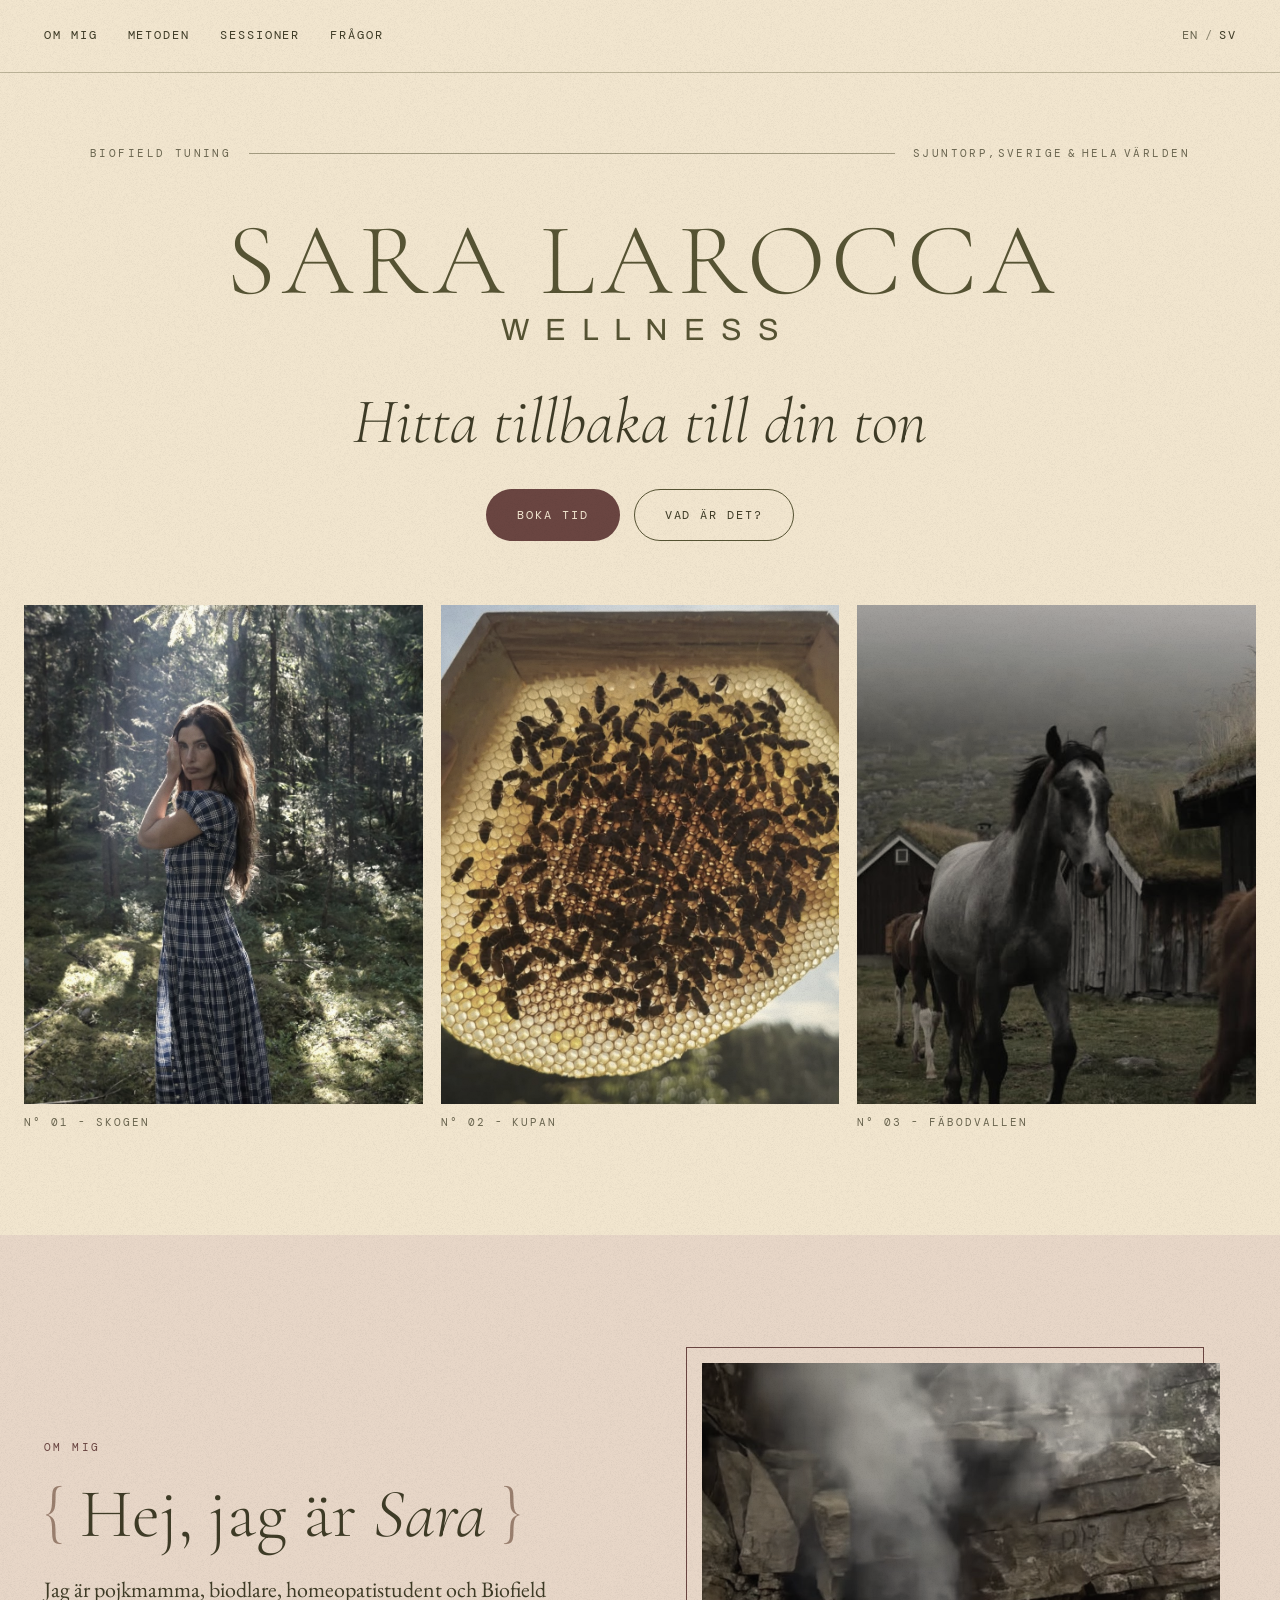
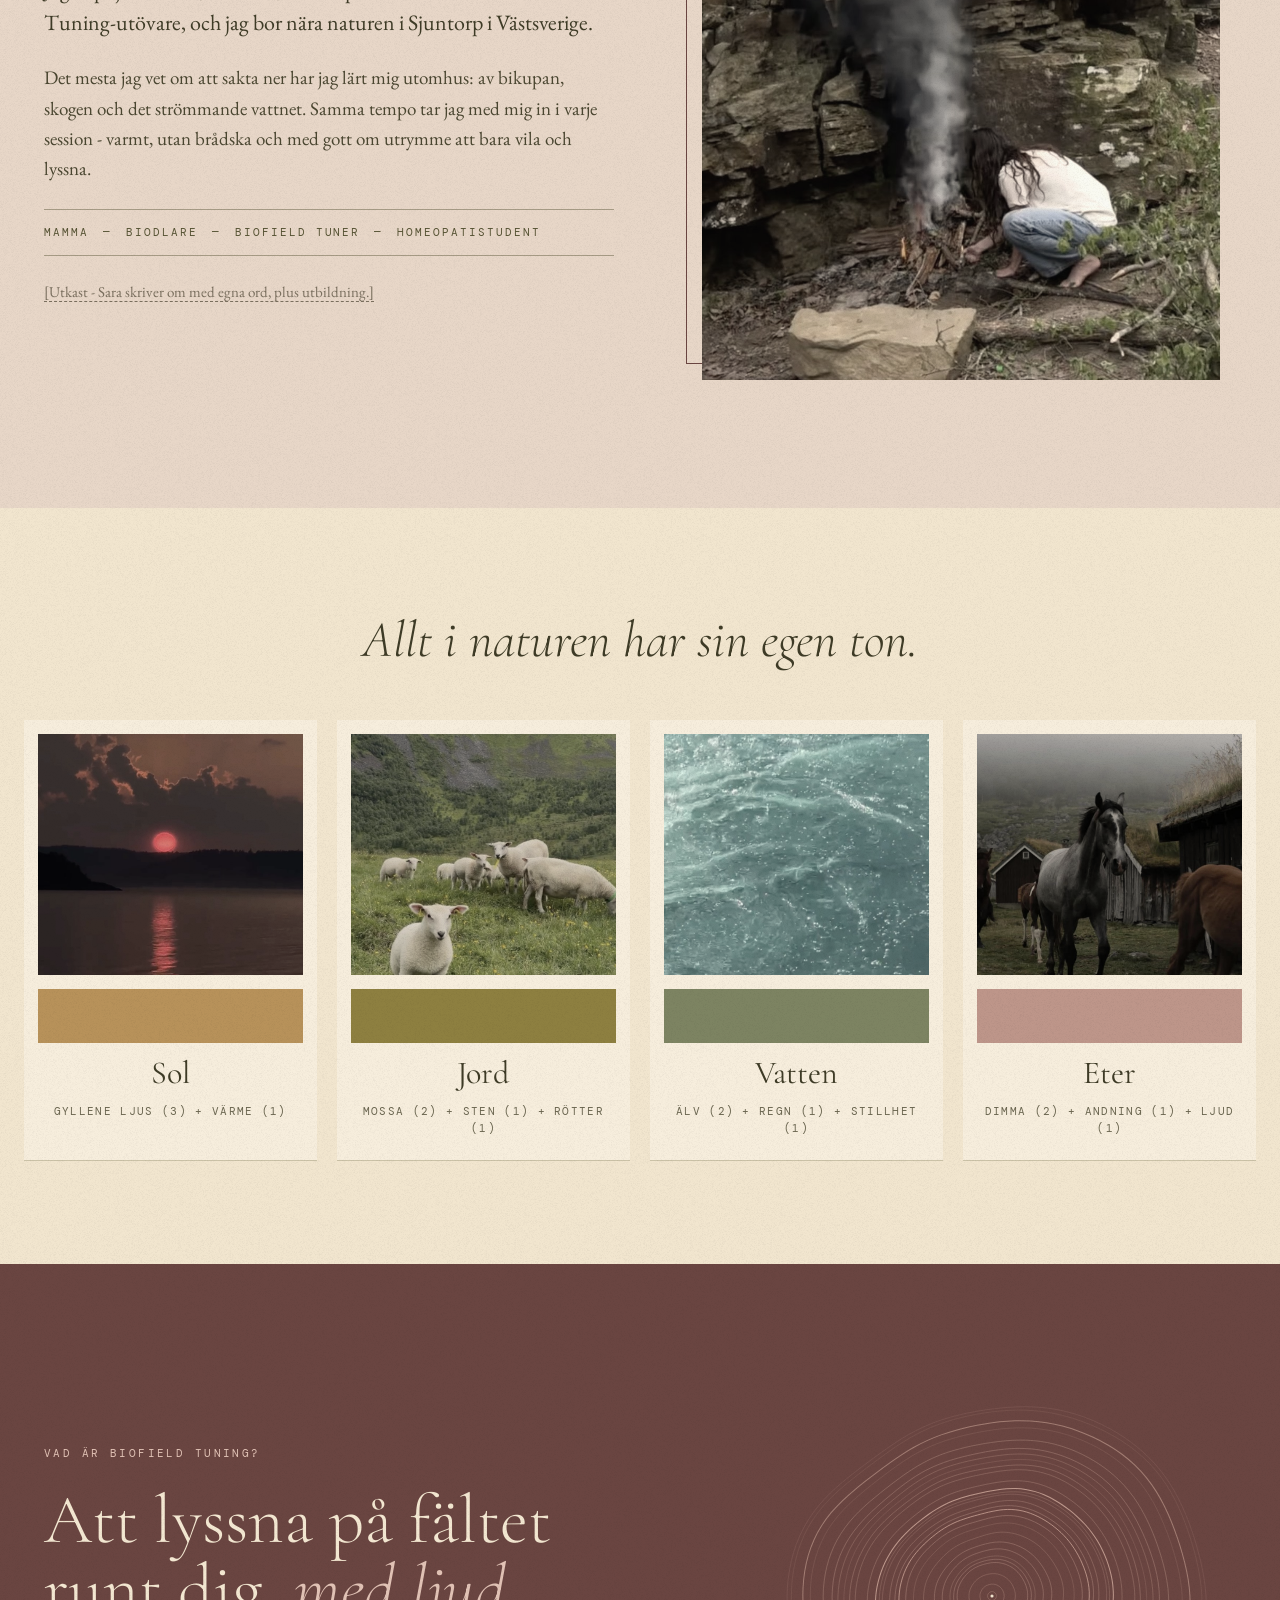
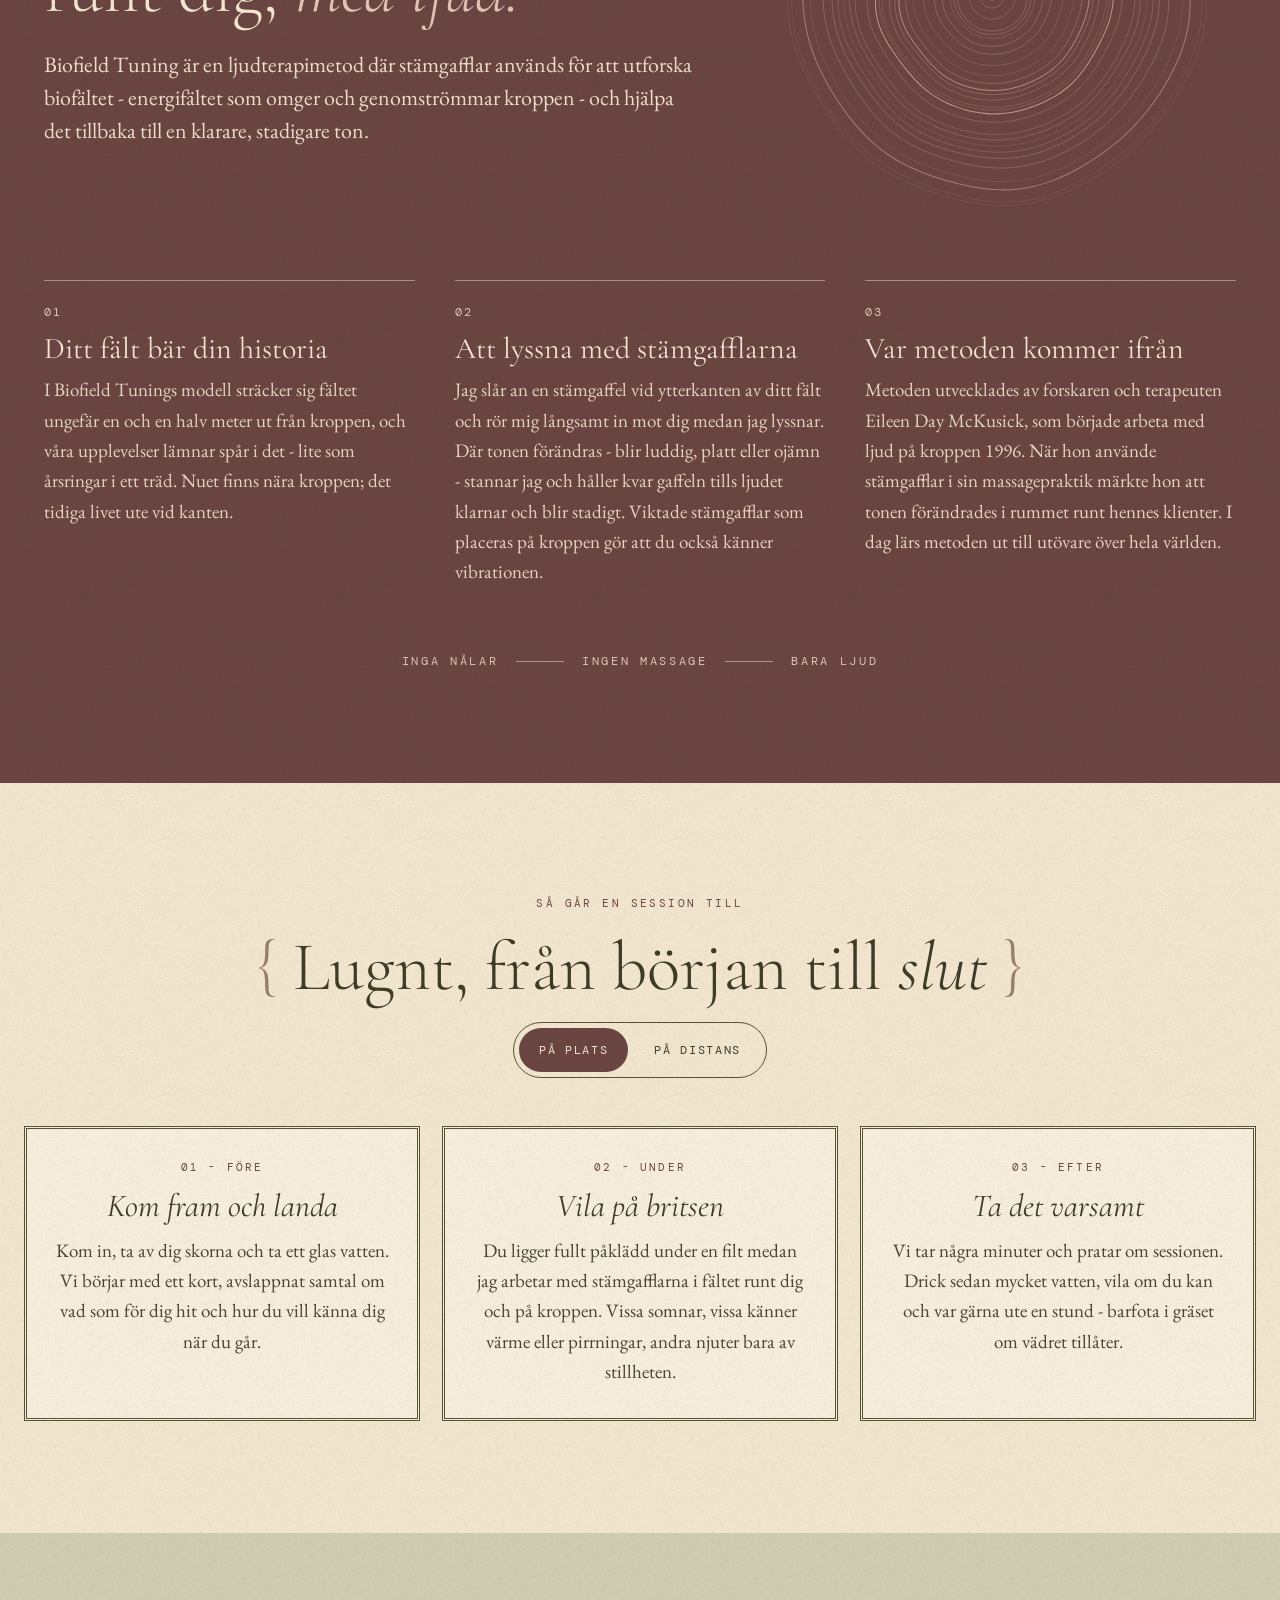
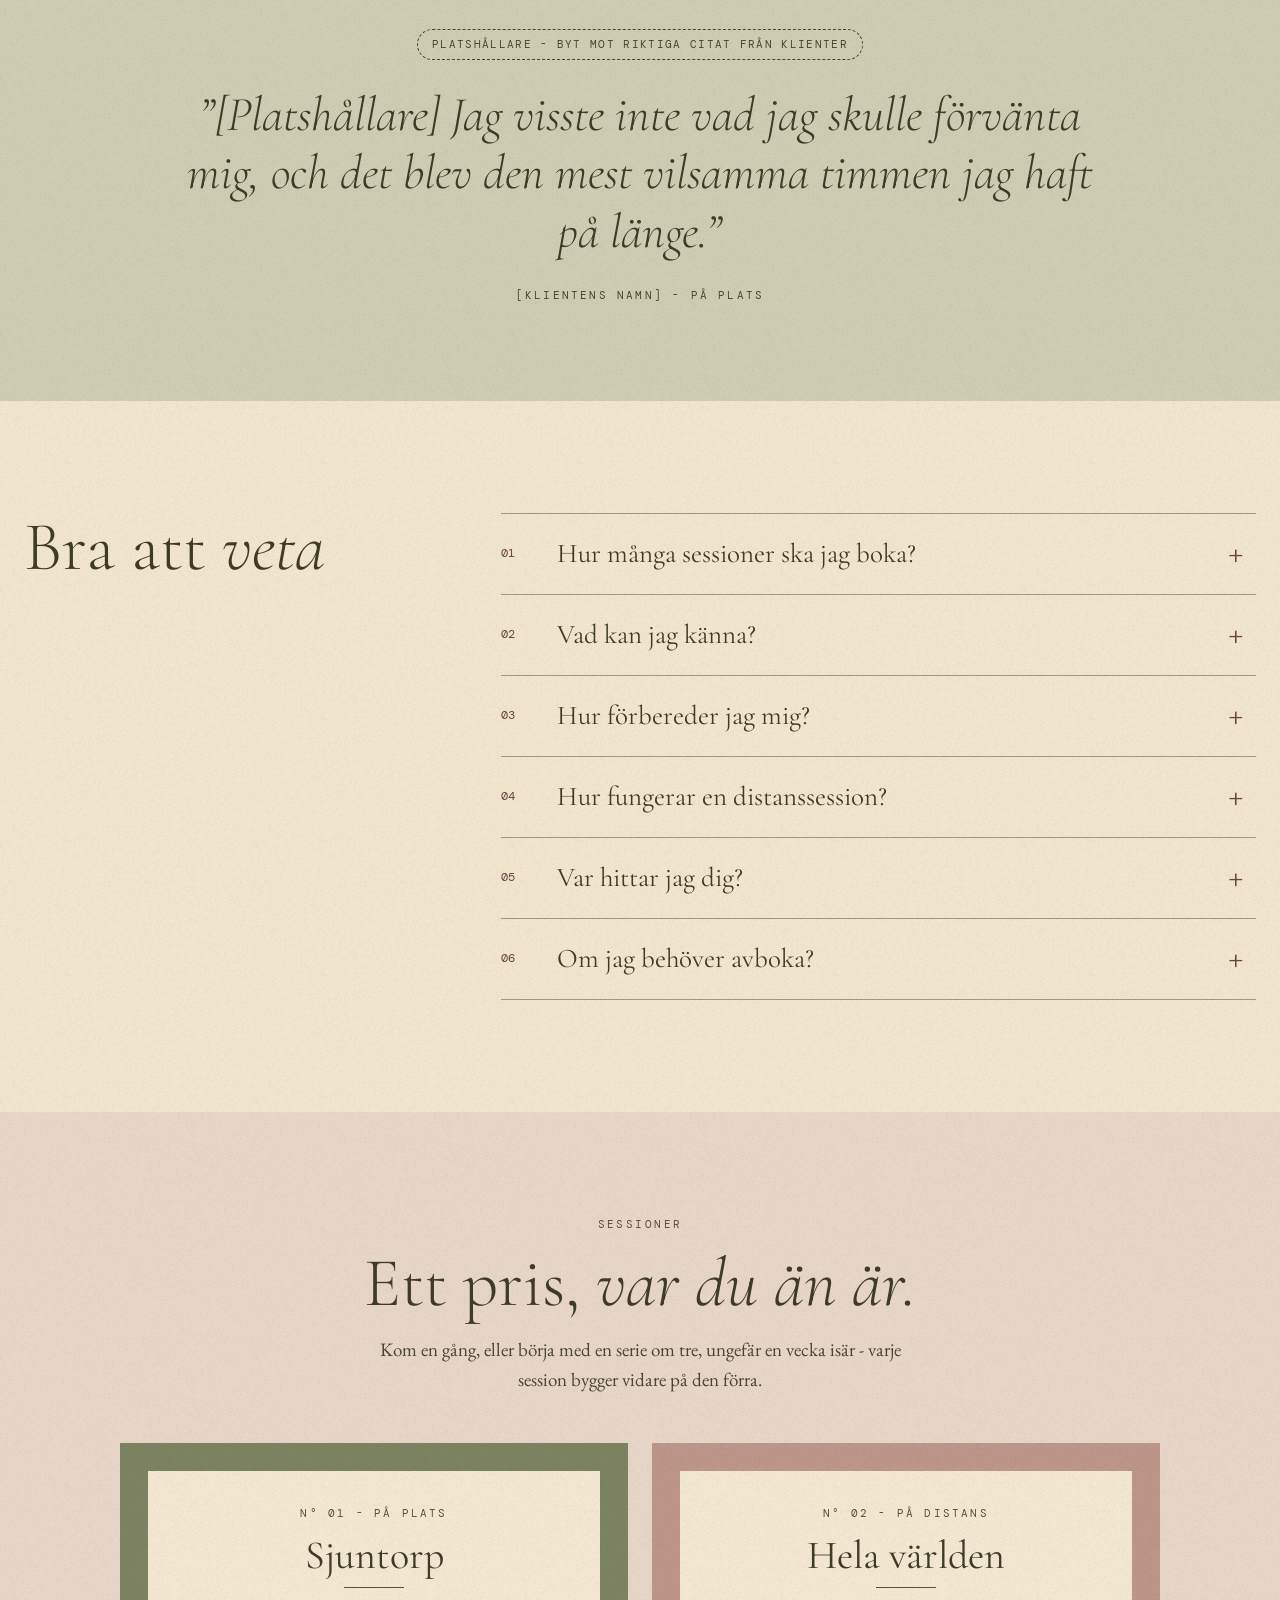
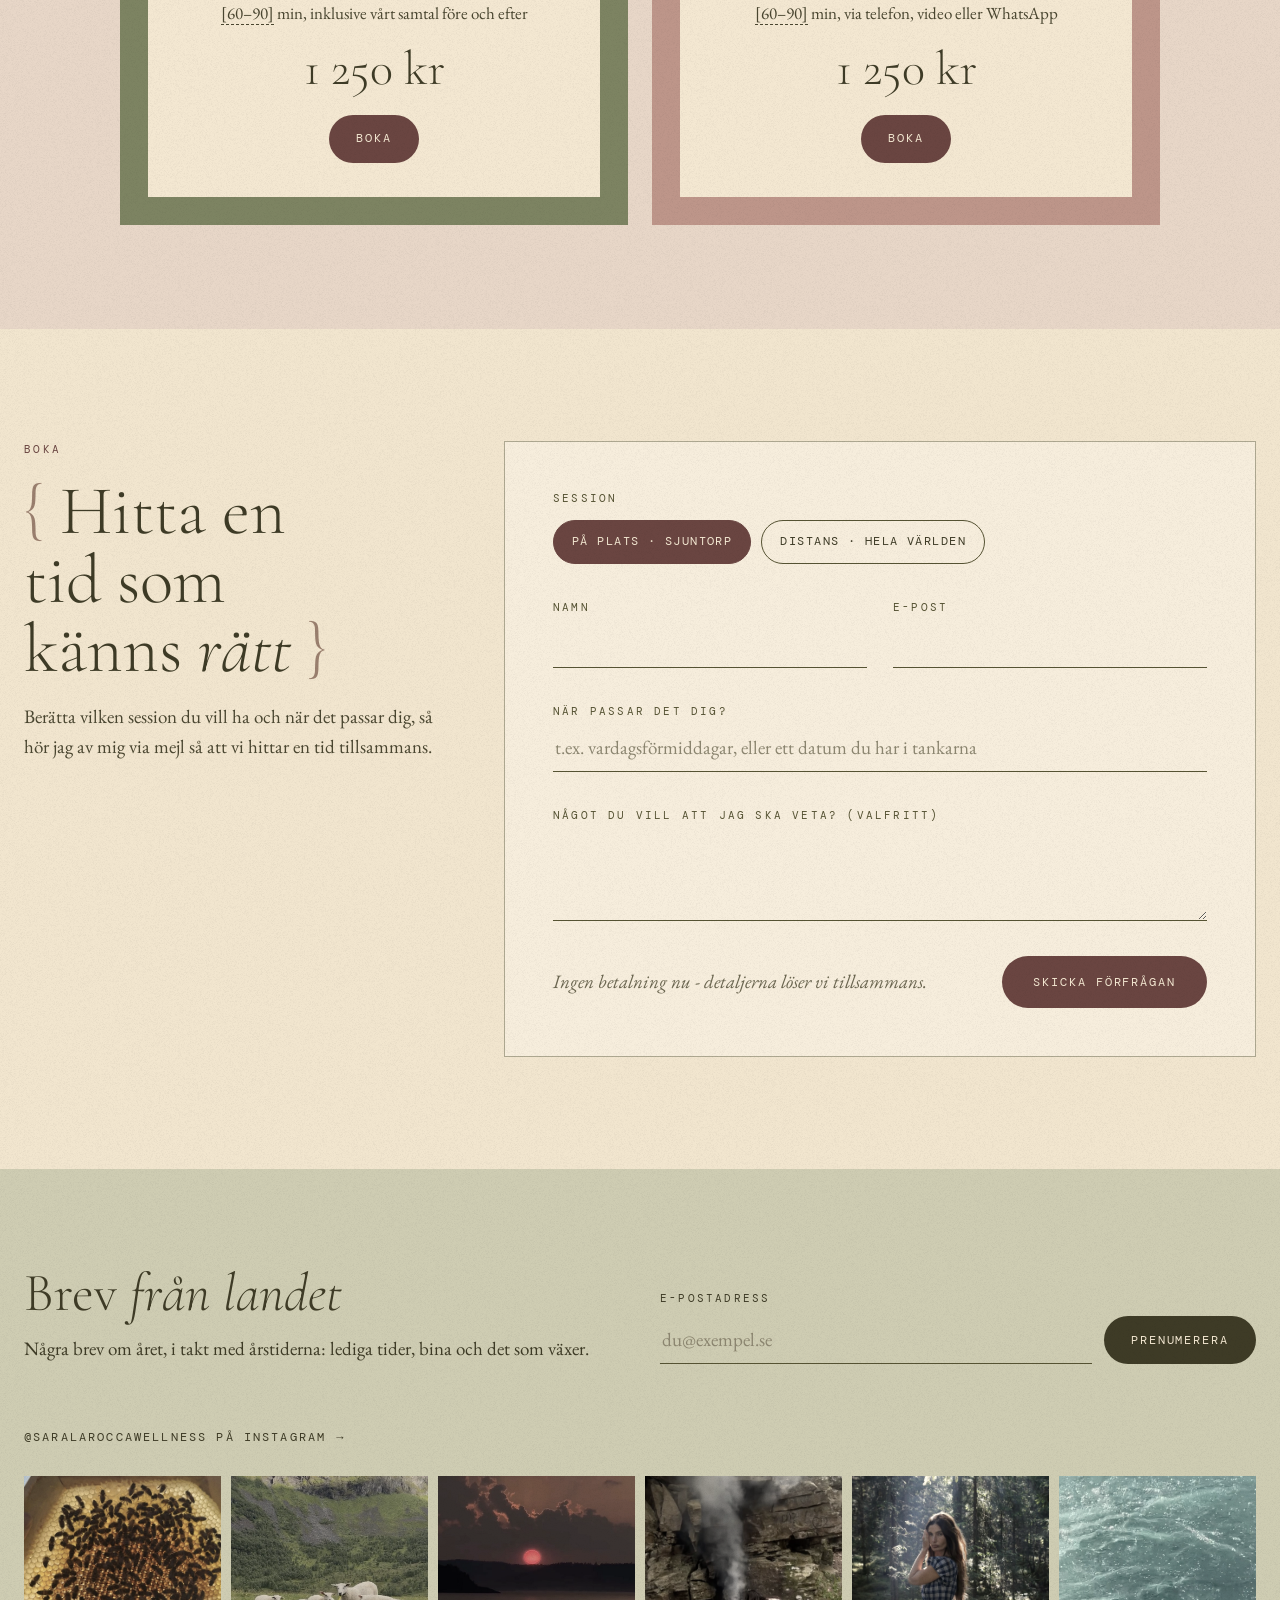
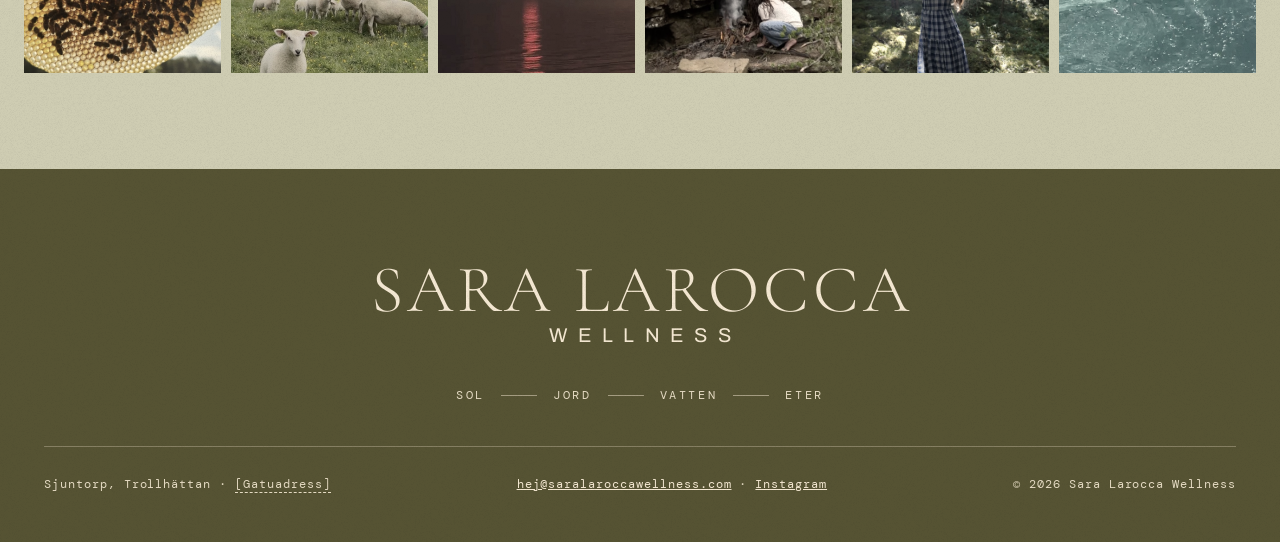
==== commit 46b542a9: "Design C (Apothecary) as the website, English and Swedish Co-Authored-By: Claude Opus 5.5 <noreply@a" ====
--- a/sv/index.html
+++ b/sv/index.html
@@ -3,404 +3,265 @@
 <head>
 <meta charset="utf-8">
 <meta name="viewport" content="width=device-width, initial-scale=1">
-<title>Sara Larocca Wellness — Biofield Tuning i Sjuntorp & på distans</title>
-<meta name="description" content="Biofield Tuning – ljudsessioner med stämgafflar, på plats i Sjuntorp (Trollhättan) eller på distans, var du än bor. 1 250 kr per session.">
-<meta name="theme-color" content="#1C2117">
-<link rel="alternate" hreflang="en" href="/">
-<link rel="alternate" hreflang="sv" href="/sv/">
-<link rel="alternate" hreflang="x-default" href="/">
+<title>Sara Larocca Wellness - Biofield Tuning i Sjuntorp &amp; på distans</title>
+<meta name="description" content="Biofield Tuning, ljudsessioner med stämgafflar på plats i Sjuntorp (Trollhättan) eller på distans, var du än bor. 1 250 kr per session.">
+<meta name="theme-color" content="#F2E6CF">
+<link rel="canonical" href="https://saralaroccawellness.com/sv/">
+<link rel="alternate" hreflang="en" href="https://saralaroccawellness.com/">
+<link rel="alternate" hreflang="sv" href="https://saralaroccawellness.com/sv/">
+<link rel="alternate" hreflang="x-default" href="https://saralaroccawellness.com/">
 <meta property="og:type" content="website">
-<meta property="og:title" content="Sara Larocca Wellness — Biofield Tuning i Sjuntorp & på distans">
-<meta property="og:description" content="Biofield Tuning – ljudsessioner med stämgafflar, på plats i Sjuntorp (Trollhättan) eller på distans, var du än bor. 1 250 kr per session.">
-<meta property="og:image" content="../assets/img/forest.jpg">
-<link rel="icon" href="../favicon.svg" type="image/svg+xml">
+<meta property="og:url" content="https://saralaroccawellness.com/sv/">
+<meta property="og:title" content="Sara Larocca Wellness - Biofield Tuning i Sjuntorp &amp; på distans">
+<meta property="og:description" content="Biofield Tuning, ljudsessioner med stämgafflar på plats i Sjuntorp (Trollhättan) eller på distans, var du än bor. 1 250 kr per session.">
+<meta property="og:image" content="https://saralaroccawellness.com/assets/img/forest.jpg">
+<meta property="og:locale" content="sv_SE">
+<link rel="icon" href="/favicon.svg" type="image/svg+xml">
 <link rel="preconnect" href="https://fonts.googleapis.com">
 <link rel="preconnect" href="https://fonts.gstatic.com" crossorigin>
-<link href="https://fonts.googleapis.com/css2?family=Fraunces:ital,opsz,wght@0,9..144,300..600;1,9..144,300..500&amp;family=Instrument+Sans:wght@400;500;600&amp;display=swap" rel="stylesheet">
-<link rel="stylesheet" href="../assets/css/site.css">
-<script type="application/ld+json">{"@context": "https://schema.org", "@type": "HealthAndBeautyBusiness", "name": "Sara Larocca Wellness", "description": "Biofield Tuning – ljudsessioner med stämgafflar, på plats i Sjuntorp (Trollhättan) eller på distans, var du än bor. 1 250 kr per session.", "address": {"@type": "PostalAddress", "addressLocality": "Sjuntorp", "addressRegion": "Västra Götaland", "addressCountry": "SE"}, "sameAs": ["https://www.instagram.com/saralaroccawellness/"], "priceRange": "1250 SEK"}</script>
+<link href="https://fonts.googleapis.com/css2?family=Cormorant+Garamond:ital,wght@0,300;0,400;1,300;1,400&amp;family=EB+Garamond:ital,wght@0,400;0,500;1,400&amp;family=DM+Mono:wght@400&amp;family=Archivo:wght@400&amp;display=swap" rel="stylesheet">
+<link rel="stylesheet" href="/assets/css/site.css">
+<script type="application/ld+json">{"@context": "https://schema.org", "@type": "HealthAndBeautyBusiness", "name": "Sara Larocca Wellness", "url": "https://saralaroccawellness.com/sv/", "description": "Biofield Tuning, ljudsessioner med stämgafflar på plats i Sjuntorp (Trollhättan) eller på distans, var du än bor. 1 250 kr per session.", "image": "https://saralaroccawellness.com/assets/img/forest.jpg", "address": {"@type": "PostalAddress", "addressLocality": "Sjuntorp", "addressRegion": "Västra Götaland", "addressCountry": "SE"}, "sameAs": ["https://www.instagram.com/saralaroccawellness/"], "priceRange": "1250 SEK"}</script>
 </head>
 <body>
-<div id="top" class="grain" style="font-family: 'Instrument Sans', system-ui, sans-serif; font-variation-settings: 'SOFT' 100; color: #EFE7D6; background: #1C2117; font-size: 17px; line-height: 1.65">
-
-<!-- NAV -->
-<header style="position: sticky; top: 0; z-index: 10; background: rgba(28,33,23,0.92); border-bottom: 1px solid rgba(239,231,214,0.12)">
-<div style="max-width: 1240px; margin: 0 auto; padding: 14px 24px; display: flex; align-items: center; justify-content: space-between; gap: 24px; flex-wrap: wrap">
-<a href="#top" style="text-decoration: none; color: #EFE7D6; display: flex; align-items: center; gap: 12px">
-<svg aria-hidden="true" width="14" height="16" viewBox="0 0 18 20"><path d="M9 1 L17 5.5 L17 14.5 L9 19 L1 14.5 L1 5.5 Z" fill="#D9A441"></path></svg>
-<span style="display: flex; flex-direction: column; line-height: 1.1">
-<span style="font-family: 'Fraunces', Georgia, serif; font-size: 23px; font-weight: 300">Sara Larocca</span>
-<span style="font-size: 10px; letter-spacing: 0.42em; text-transform: uppercase; color: #BFB49C">Wellness</span>
-</span>
-</a>
-<nav class="nav-links" aria-label="Huvudmeny" style="display: flex; gap: 32px; font-size: 13px; letter-spacing: 0.14em; text-transform: uppercase">
-<a href="#about" style="color: #EFE7D6; text-decoration: none">Om mig</a>
-<a href="#what" style="color: #EFE7D6; text-decoration: none">Biofield Tuning</a>
-<a href="#sessions" style="color: #EFE7D6; text-decoration: none">Sessioner</a>
-<a href="#faq" style="color: #EFE7D6; text-decoration: none">Frågor</a>
+<div id="top" class="paper">
+
+<header class="site-header">
+<div class="wrap">
+<nav class="nav-links" aria-label="Huvudmeny">
+<a href="#about">Om mig</a>
+<a href="#what">Metoden</a>
+<a href="#sessions">Sessioner</a>
+<a href="#faq">Frågor</a>
 </nav>
-<div style="display: flex; align-items: center; gap: 18px">
-<div style="font-size: 13px; letter-spacing: 0.1em; display: flex; gap: 6px" aria-label="Språk">
-<a href="../" lang="en" style="color: #BFB49C; text-decoration: none">EN</a>
-<span aria-hidden="true" style="color: #8E8672">/</span>
-<a href="#top" aria-current="page" style="color: #EFE7D6; font-weight: 600; text-decoration: none">SV</a>
-</div>
-<a href="#book" style="background: #D9A441; color: #1C2117; text-decoration: none; padding: 0 20px; border-radius: 3px; font-weight: 600; font-size: 12px; letter-spacing: 0.14em; text-transform: uppercase; min-height: 44px; box-sizing: border-box; display: inline-flex; align-items: center">Boka tid</a>
-</div>
+<div class="lang" aria-label="Språk"><a href="/">EN</a><span class="sep" aria-hidden="true">/</span><a href="/sv/" aria-current="page">SV</a></div>
 </div>
 </header>
 
+<main>
 <!-- HERO -->
-<section style="display: flex; flex-wrap: wrap; align-items: stretch; background: #1C2117">
-<div style="flex: 1 1 480px; min-width: 0; display: flex; align-items: center; padding: 88px 40px 88px max(24px, calc((100vw - 1240px) / 2 + 24px)); box-sizing: border-box; position: relative; overflow: hidden">
-<img src="../assets/img/rings.svg" alt="" aria-hidden="true" style="position: absolute; left: -24%; top: 50%; width: 125%; max-width: none; transform: translateY(-50%); opacity: 0.16; pointer-events: none">
-<div style="position: relative; display: flex; flex-direction: column; gap: 28px; max-width: 600px">
-<p style="margin: 0; font-size: 12px; letter-spacing: 0.28em; text-transform: uppercase; color: #E7B867">Biofield Tuning · Sjuntorp &amp; på distans</p>
-<h1 style="margin: 0; font-family: 'Fraunces', Georgia, serif; font-weight: 300; font-size: clamp(56px, 7.2vw, 104px); line-height: 0.98; letter-spacing: -0.02em">Hitta tillbaka <em style="font-style: italic; color: #E7B867">till din ton.</em></h1>
-<p style="margin: 0; font-size: 20px; line-height: 1.55; color: #E3DAC6; max-width: 30rem">Ljudsessioner med stämgafflar – i ett stilla rum i Sjuntorp eller på distans, var du än befinner dig.</p>
-<div style="display: flex; gap: 14px; flex-wrap: wrap; margin-top: 8px">
-<a href="#book" style="background: #D9A441; color: #1C2117; text-decoration: none; padding: 0 28px; border-radius: 3px; font-weight: 600; font-size: 13px; letter-spacing: 0.14em; text-transform: uppercase; min-height: 52px; box-sizing: border-box; display: inline-flex; align-items: center">Boka tid</a>
-<a href="#what" style="border: 1px solid rgba(239,231,214,0.55); color: #EFE7D6; text-decoration: none; padding: 0 28px; border-radius: 3px; font-weight: 600; font-size: 13px; letter-spacing: 0.14em; text-transform: uppercase; min-height: 52px; box-sizing: border-box; display: inline-flex; align-items: center">Vad är det?</a>
-</div>
-</div>
-</div>
-<div style="flex: 1 1 480px; min-width: 0; display: flex; justify-content: center; align-items: flex-end; padding: 56px max(24px, calc((100vw - 1240px) / 2 + 24px)) 0 24px; box-sizing: border-box">
-<img src="../assets/img/forest.jpg" alt="Sara står i en solig granskog i en blårutig klänning" style="width: 100%; max-width: 620px; aspect-ratio: 0.78; object-fit: cover; object-position: 45% 30%; border-radius: 999px 999px 0 0; display: block">
+<section class="hero">
+<div class="inner center">
+<div class="hero-rule"><span>Biofield Tuning</span><span class="line" aria-hidden="true"></span><span class="place">SJUNTORP,SVERIGE &amp; HELA VÄRLDEN</span></div>
+<p class="lockup" aria-label="Sara Larocca Wellness"><span class="name" aria-hidden="true">SARA LAROCCA</span><span class="word" aria-hidden="true">WELLNESS</span></p>
+<h1>Hitta tillbaka till din ton</h1>
+<div class="btn-row">
+<a class="btn btn-plum" href="#book">Boka tid</a>
+<a class="btn btn-line" href="#what">Vad är det?</a>
+</div>
+</div>
+</section>
+<section class="triptych" aria-label="Fotografier">
+<div class="wrap">
+<figure><img class="tone" src="/assets/img/forest.jpg" alt="Sara står i en solig granskog i en blårutig klänning" style="object-position: 42% 28%" width="800" height="1000"><figcaption class="caption">N° 01 - Skogen</figcaption></figure>
+<figure><img class="tone" src="/assets/img/honeycomb.jpg" alt="Gyllene vaxkaka full av bin, upphållen mot himlen" style="object-position: 50% 45%" width="800" height="1000" loading="lazy"><figcaption class="caption">N° 02 - Kupan</figcaption></figure>
+<figure><img class="tone" src="/assets/img/horses.jpg" alt="En grå häst går förbi torvtäckta stugor i dimman" style="object-position: 37% 50%" width="800" height="1000" loading="lazy"><figcaption class="caption">N° 03 - Fäbodvallen</figcaption></figure>
 </div>
 </section>
 
 <!-- ABOUT -->
-<section id="about" style="background: #241E17">
-<div style="max-width: 1240px; margin: 0 auto; padding: 120px 24px 104px; display: flex; flex-wrap: wrap; gap: 72px; align-items: center">
-<div style="flex: 1.2 1 440px; min-width: 0; display: grid; grid-template-columns: 3fr 2fr; gap: 14px; align-items: end">
-<img src="../assets/img/fire.jpg" alt="Sara sitter barfota på huk vid en rykande lägereld under en klippvägg" style="width: 100%; aspect-ratio: 0.8; object-fit: cover; object-position: 45% 50%; border-radius: 4px; display: block">
-<img src="../assets/img/honeycomb.jpg" alt="Gyllene bivaxkaka full av bin, upphållen mot himlen" style="width: 100%; aspect-ratio: 0.72; object-fit: cover; object-position: 50% 45%; border-radius: 4px; display: block">
-</div>
-<div style="flex: 1 1 420px; min-width: 0; display: flex; flex-direction: column; gap: 22px">
-<p style="margin: 0; font-size: 12px; letter-spacing: 0.28em; text-transform: uppercase; color: #E7B867">Om mig</p>
-<h2 style="margin: 0; font-family: 'Fraunces', Georgia, serif; font-weight: 300; font-size: clamp(42px, 5.2vw, 72px); line-height: 1.02; letter-spacing: -0.01em">Hej, jag är <em style="font-style: italic; color: #E7B867">Sara.</em></h2>
-<p style="margin: 0; font-size: 20px; line-height: 1.55; color: #E3DAC6">Jag är pojkmamma, biodlare och homeopatistudent – och jag arbetar med Biofield Tuning, nära naturen i Sjuntorp i Västsverige.</p>
-<p style="margin: 0; color: #CFC6B0">Det mesta jag vet om att sakta ner har jag lärt mig utomhus: av bikupan, skogen och det strömmande vattnet. Samma tempo tar jag med mig in i varje session – varmt, utan brådska och med gott om utrymme att bara vila och lyssna.</p>
-<a href="#book" style="align-self: flex-start; margin-top: 6px; color: #E7B867; text-decoration: none; font-weight: 600; font-size: 13px; letter-spacing: 0.14em; text-transform: uppercase; min-height: 44px; display: inline-flex; align-items: center; gap: 10px; border-bottom: 1px solid #E7B867">Boka en tid med mig <span aria-hidden="true">→</span></a>
-</div>
-</div>
-
-<!-- FOUR ELEMENTS -->
-<div style="padding: 0 0 4px">
-<p style="margin: 0 auto; padding: 0 24px 44px; text-align: center; font-family: 'Fraunces', Georgia, serif; font-style: italic; font-weight: 300; font-size: clamp(26px, 3vw, 40px); line-height: 1.25; color: #EFE7D6; text-wrap: balance">Allt i naturen har sin egen ton.</p>
-<div style="display: grid; grid-template-columns: repeat(auto-fit, minmax(170px, 1fr)); gap: 4px">
-<div style="position: relative; height: clamp(300px, 36vw, 540px); overflow: hidden">
-<img src="../assets/img/sunset.jpg" alt="En röd sol går ner över stilla vatten" style="position: absolute; inset: 0; width: 100%; height: 100%; object-fit: cover; object-position: 48% 40%; display: block">
-<div style="position: absolute; inset: 0; background: linear-gradient(180deg, rgba(21,25,15,0) 55%, rgba(21,25,15,0.7) 100%)"></div>
-<span style="position: absolute; left: 24px; bottom: 20px; font-family: 'Fraunces', Georgia, serif; font-style: italic; font-weight: 300; font-size: 34px; color: #F6EBDD">Sol</span>
-</div>
-<div style="position: relative; height: clamp(300px, 36vw, 540px); overflow: hidden">
-<img src="../assets/img/sheep.jpg" alt="Får som betar i en grön dal nedanför ett berg" style="position: absolute; inset: 0; width: 100%; height: 100%; object-fit: cover; object-position: 35% 80%; display: block">
-<div style="position: absolute; inset: 0; background: linear-gradient(180deg, rgba(21,25,15,0) 55%, rgba(21,25,15,0.7) 100%)"></div>
-<span style="position: absolute; left: 24px; bottom: 20px; font-family: 'Fraunces', Georgia, serif; font-style: italic; font-weight: 300; font-size: 34px; color: #F6EBDD">Jord</span>
-</div>
-<div style="position: relative; height: clamp(300px, 36vw, 540px); overflow: hidden">
-<img src="../assets/img/water.jpg" alt="Turkost, forsande vatten" style="position: absolute; inset: 0; width: 100%; height: 100%; object-fit: cover; display: block">
-<div style="position: absolute; inset: 0; background: linear-gradient(180deg, rgba(21,25,15,0) 55%, rgba(21,25,15,0.7) 100%)"></div>
-<span style="position: absolute; left: 24px; bottom: 20px; font-family: 'Fraunces', Georgia, serif; font-style: italic; font-weight: 300; font-size: 34px; color: #F6EBDD">Vatten</span>
-</div>
-<div style="position: relative; height: clamp(300px, 36vw, 540px); overflow: hidden">
-<img src="../assets/img/horses.jpg" alt="En grå häst går förbi torvtäckta stugor i dimman" style="position: absolute; inset: 0; width: 100%; height: 100%; object-fit: cover; object-position: 37% 50%; display: block">
-<div style="position: absolute; inset: 0; background: linear-gradient(180deg, rgba(21,25,15,0) 55%, rgba(21,25,15,0.7) 100%)"></div>
-<span style="position: absolute; left: 24px; bottom: 20px; font-family: 'Fraunces', Georgia, serif; font-style: italic; font-weight: 300; font-size: 34px; color: #F6EBDD">Eter</span>
-</div>
+<section id="about" class="about bg-blush">
+<div class="wrap">
+<div class="text stack">
+<p class="eyebrow">Om mig</p>
+<h2 class="display"><span class="brace" aria-hidden="true">{</span> Hej, jag är <em>Sara</em> <span class="brace" aria-hidden="true">}</span></h2>
+<p class="lead">Jag är pojkmamma, biodlare, homeopatistudent och Biofield Tuning-utövare, och jag bor nära naturen i Sjuntorp i Västsverige.</p>
+<p class="more">Det mesta jag vet om att sakta ner har jag lärt mig utomhus: av bikupan, skogen och det strömmande vattnet. Samma tempo tar jag med mig in i varje session - varmt, utan brådska och med gott om utrymme att bara vila och lyssna.</p>
+<ul class="roles" aria-label="Sara är"><li>MAMMA</li><li aria-hidden="true">—</li><li>BIODLARE</li><li aria-hidden="true">—</li><li>BIOFIELD TUNER</li><li aria-hidden="true">—</li><li>HOMEOPATISTUDENT</li></ul>
+<p class="note"><mark class="todo">[Utkast - Sara skriver om med egna ord, plus utbildning.]</mark></p>
+</div>
+<div class="photo"><div class="framed"><img src="/assets/img/fire.jpg" alt="Sara sitter barfota på huk vid en rykande lägereld under en klippvägg" width="840" height="1000" loading="lazy"></div></div>
+</div>
+</section>
+
+<!-- ELEMENTS -->
+<section class="elements">
+<div class="wrap stack">
+<h2>Allt i naturen har sin egen ton.</h2>
+<div class="swatches">
+<div class="swatch"><img src="/assets/img/sunset.jpg" alt="En röd sol går ner över stilla vatten" style="object-position: 48% 40%" width="600" height="545" loading="lazy"><div class="chip" aria-hidden="true" style="background: #B8925A"></div><span class="name">Sol</span><span class="mix">Gyllene ljus (3) + värme (1)</span></div>
+<div class="swatch"><img src="/assets/img/sheep.jpg" alt="Får som betar i en grön dal under ett berg" style="object-position: 35% 80%" width="600" height="545" loading="lazy"><div class="chip" aria-hidden="true" style="background: #8E8040"></div><span class="name">Jord</span><span class="mix">Mossa (2) + sten (1) + rötter (1)</span></div>
+<div class="swatch"><img src="/assets/img/water.jpg" alt="Turkost forsande vatten" width="600" height="545" loading="lazy"><div class="chip" aria-hidden="true" style="background: #7D8462"></div><span class="name">Vatten</span><span class="mix">Älv (2) + regn (1) + stillhet (1)</span></div>
+<div class="swatch"><img src="/assets/img/horses.jpg" alt="En grå häst går förbi torvtäckta stugor i dimman" style="object-position: 37% 50%" width="600" height="545" loading="lazy"><div class="chip" aria-hidden="true" style="background: #BE968A"></div><span class="name">Eter</span><span class="mix">Dimma (2) + andning (1) + ljud (1)</span></div>
 </div>
 </div>
 </section>
 
 <!-- WHAT IS -->
-<section id="what" style="background: #1C2117">
-<div style="max-width: 1240px; margin: 0 auto; padding: 128px 24px 120px; display: flex; flex-direction: column; gap: 72px">
-<div style="display: flex; flex-direction: column; gap: 22px; max-width: 54rem">
-<p style="margin: 0; font-size: 12px; letter-spacing: 0.28em; text-transform: uppercase; color: #E7B867">Vad är Biofield Tuning?</p>
-<h2 style="margin: 0; font-family: 'Fraunces', Georgia, serif; font-weight: 300; font-size: clamp(42px, 5.2vw, 72px); line-height: 1.02; letter-spacing: -0.01em">Att lyssna på fältet runt dig, <em style="font-style: italic; color: #E7B867">med ljud.</em></h2>
-<p style="margin: 0; font-size: 20px; line-height: 1.55; color: #E3DAC6; max-width: 42rem">Biofield Tuning är en ljudterapimetod där stämgafflar används för att utforska biofältet – energifältet som omger och genomströmmar kroppen – och hjälpa det tillbaka till en klarare, stadigare ton.</p>
-</div>
-
-<div style="display: flex; flex-wrap: wrap; gap: 64px; align-items: center">
-<div style="flex: 1 1 460px; min-width: 0">
-<div style="position: relative; max-width: 580px; margin: 0 auto">
-<img src="../assets/img/rings.svg" alt="Fina gyllene årsringar, som ett tvärsnitt av en trädstam" style="width: 100%; aspect-ratio: 1; display: block">
-<span style="position: absolute; left: 50%; top: 9%; transform: translate(-50%, -50%); color: #CFC6B0; font-size: 11px; letter-spacing: 0.24em; text-transform: uppercase; white-space: nowrap; background: #1C2117; padding: 3px 10px">Tidigt liv</span>
-<span style="position: absolute; left: 50%; top: 29%; transform: translate(-50%, -50%); color: #CFC6B0; font-size: 11px; letter-spacing: 0.24em; text-transform: uppercase; white-space: nowrap; background: #1C2117; padding: 3px 10px">Åren däremellan</span>
-<span style="position: absolute; left: 50%; top: 50%; transform: translate(-50%, 14px); color: #EFE7D6; font-size: 11px; letter-spacing: 0.24em; text-transform: uppercase; white-space: nowrap; background: #1C2117; padding: 3px 10px">Nu</span>
-</div>
-</div>
-<div style="flex: 1 1 420px; min-width: 0; display: flex; flex-direction: column">
-<div style="border-top: 1px solid #3F4A35; padding: 28px 0; display: flex; flex-direction: column; gap: 10px">
-<h3 style="margin: 0; font-family: 'Fraunces', Georgia, serif; font-weight: 400; font-size: 26px; line-height: 1.2">Ditt fält bär din historia</h3>
-<p style="margin: 0; color: #CFC6B0">I Biofield Tunings modell sträcker sig fältet ungefär en och en halv meter ut från kroppen, och våra upplevelser lämnar spår i det – lite som årsringar i ett träd. Nuet finns nära kroppen; det tidiga livet ute vid kanten.</p>
-</div>
-<div style="border-top: 1px solid #3F4A35; padding: 28px 0; display: flex; flex-direction: column; gap: 10px">
-<h3 style="margin: 0; font-family: 'Fraunces', Georgia, serif; font-weight: 400; font-size: 26px; line-height: 1.2">Att lyssna med stämgafflarna</h3>
-<p style="margin: 0; color: #CFC6B0">Jag slår an en stämgaffel vid ytterkanten av ditt fält och rör mig långsamt in mot dig medan jag lyssnar. Där tonen förändras – blir luddig, platt eller ojämn – stannar jag och håller kvar gaffeln tills ljudet klarnar och blir stadigt. Viktade stämgafflar som placeras på kroppen gör att du också känner vibrationen.</p>
-</div>
-<div style="border-top: 1px solid #3F4A35; border-bottom: 1px solid #3F4A35; padding: 28px 0; display: flex; flex-direction: column; gap: 10px">
-<h3 style="margin: 0; font-family: 'Fraunces', Georgia, serif; font-weight: 400; font-size: 26px; line-height: 1.2">Var metoden kommer ifrån</h3>
-<p style="margin: 0; color: #CFC6B0">Metoden utvecklades av forskaren och terapeuten Eileen Day McKusick, som började arbeta med ljud på kroppen 1996. När hon använde stämgafflar i sin massagepraktik märkte hon att tonen förändrades i rummet runt hennes klienter. I dag lärs metoden ut till utövare över hela världen.</p>
-</div>
-</div>
-</div>
-
-<div style="display: flex; flex-wrap: wrap; gap: 56px; align-items: center">
-<div style="flex: 1 1 420px; min-width: 0; display: flex; flex-direction: column; gap: 22px">
-<p style="margin: 0; font-family: 'Fraunces', Georgia, serif; font-style: italic; font-weight: 300; font-size: clamp(26px, 2.8vw, 36px); line-height: 1.3; color: #EFE7D6">Det är enkelt, varsamt och icke-invasivt – inga nålar, ingen massage. Du vilar; ljudet gör jobbet.</p>
-<a href="#sessions" style="align-self: flex-start; color: #E7B867; text-decoration: none; font-weight: 600; font-size: 13px; letter-spacing: 0.14em; text-transform: uppercase; min-height: 44px; display: inline-flex; align-items: center; gap: 10px; border-bottom: 1px solid #E7B867">Så går en session till <span aria-hidden="true">→</span></a>
-</div>
-</div>
-</div>
-</section>
-
-<!-- SESSION FLOW -->
-<section id="sessions" style="background: #2A3322">
-<div style="max-width: 1240px; margin: 0 auto; padding: 120px 24px; display: flex; flex-direction: column; gap: 48px">
-<div style="display: flex; flex-wrap: wrap; justify-content: space-between; align-items: flex-end; gap: 28px">
-<div style="display: flex; flex-direction: column; gap: 18px; max-width: 46rem">
-<p style="margin: 0; font-size: 12px; letter-spacing: 0.28em; text-transform: uppercase; color: #E7B867">Så går en session till</p>
-<h2 style="margin: 0; font-family: 'Fraunces', Georgia, serif; font-weight: 300; font-size: clamp(42px, 5.2vw, 72px); line-height: 1.02; letter-spacing: -0.01em">Lugnt, från början <em style="font-style: italic; color: #E7B867">till slut.</em></h2>
-</div>
-<div role="group" aria-label="Typ av session" style="display: flex; gap: 28px">
+<section id="what" class="what bg-plum">
+<div class="wrap stack">
+<div class="top">
+<div class="text stack">
+<p class="eyebrow">Vad är Biofield Tuning?</p>
+<h2 class="display">Att lyssna på fältet runt dig, <em>med ljud.</em></h2>
+<p class="lead">Biofield Tuning är en ljudterapimetod där stämgafflar används för att utforska biofältet - energifältet som omger och genomströmmar kroppen - och hjälpa det tillbaka till en klarare, stadigare ton.</p>
+</div>
+<div class="art"><img src="/assets/img/rings-blush.svg" alt="Fina årsringar, som tvärsnittet av ett träd" width="440" height="440" loading="lazy"></div>
+</div>
+<div class="points">
+<div class="point"><span class="num">01</span><h3>Ditt fält bär din historia</h3><p>I Biofield Tunings modell sträcker sig fältet ungefär en och en halv meter ut från kroppen, och våra upplevelser lämnar spår i det - lite som årsringar i ett träd. Nuet finns nära kroppen; det tidiga livet ute vid kanten.</p></div>
+<div class="point"><span class="num">02</span><h3>Att lyssna med stämgafflarna</h3><p>Jag slår an en stämgaffel vid ytterkanten av ditt fält och rör mig långsamt in mot dig medan jag lyssnar. Där tonen förändras - blir luddig, platt eller ojämn - stannar jag och håller kvar gaffeln tills ljudet klarnar och blir stadigt. Viktade stämgafflar som placeras på kroppen gör att du också känner vibrationen.</p></div>
+<div class="point"><span class="num">03</span><h3>Var metoden kommer ifrån</h3><p>Metoden utvecklades av forskaren och terapeuten Eileen Day McKusick, som började arbeta med ljud på kroppen 1996. När hon använde stämgafflar i sin massagepraktik märkte hon att tonen förändrades i rummet runt hennes klienter. I dag lärs metoden ut till utövare över hela världen.</p></div>
+</div>
+<ul class="just-sound"><li>Inga nålar</li><li class="dash" aria-hidden="true"></li><li>Ingen massage</li><li class="dash" aria-hidden="true"></li><li>Bara ljud</li></ul>
+</div>
+</section>
+
+<!-- SESSIONS -->
+<section id="sessions" class="sessions section">
+<div class="wrap stack">
+<div class="head center">
+<p class="eyebrow">Så går en session till</p>
+<h2 class="display"><span class="brace" aria-hidden="true">{</span> Lugnt, från början till <em>slut</em> <span class="brace" aria-hidden="true">}</span></h2>
+<div class="toggle" role="group" aria-label="Typ av session">
 <button type="button" class="flow-tab" data-flow="inperson" aria-pressed="true">På plats</button>
 <button type="button" class="flow-tab" data-flow="distance" aria-pressed="false">På distans</button>
 </div>
 </div>
-<div data-flow-panel="inperson">
-<div style="display: grid; grid-template-columns: repeat(auto-fit, minmax(280px, 1fr)); gap: 40px">
-<div style="border-top: 1px solid #5B6A4C; padding-top: 28px; display: flex; flex-direction: column; gap: 12px">
-<span style="font-size: 12px; letter-spacing: 0.28em; text-transform: uppercase; color: #E7B867">Före</span>
-<h3 style="margin: 0; font-family: 'Fraunces', Georgia, serif; font-weight: 300; font-size: 32px; line-height: 1.15">Kom fram och landa</h3>
-<p style="margin: 0; color: #D6CDB8">Kom in, ta av dig skorna och ta ett glas vatten. Vi börjar med ett kort, avslappnat samtal om vad som för dig hit och hur du vill känna dig när du går.</p>
-</div>
-<div style="border-top: 1px solid #5B6A4C; padding-top: 28px; display: flex; flex-direction: column; gap: 12px">
-<span style="font-size: 12px; letter-spacing: 0.28em; text-transform: uppercase; color: #E7B867">Under</span>
-<h3 style="margin: 0; font-family: 'Fraunces', Georgia, serif; font-weight: 300; font-size: 32px; line-height: 1.15">Vila på britsen</h3>
-<p style="margin: 0; color: #D6CDB8">Du ligger fullt påklädd under en filt medan jag arbetar med stämgafflarna i fältet runt dig och på kroppen. Vissa somnar, vissa känner värme eller pirrningar, andra njuter bara av stillheten.</p>
-</div>
-<div style="border-top: 1px solid #5B6A4C; padding-top: 28px; display: flex; flex-direction: column; gap: 12px">
-<span style="font-size: 12px; letter-spacing: 0.28em; text-transform: uppercase; color: #E7B867">Efter</span>
-<h3 style="margin: 0; font-family: 'Fraunces', Georgia, serif; font-weight: 300; font-size: 32px; line-height: 1.15">Ta det varsamt</h3>
-<p style="margin: 0; color: #D6CDB8">Vi tar några minuter och pratar om sessionen. Drick sedan mycket vatten, vila om du kan och var gärna ute en stund – barfota i gräset om vädret tillåter.</p>
-</div>
-</div>
-</div>
-<div data-flow-panel="distance" hidden>
-<div style="display: grid; grid-template-columns: repeat(auto-fit, minmax(280px, 1fr)); gap: 40px">
-<div style="border-top: 1px solid #5B6A4C; padding-top: 28px; display: flex; flex-direction: column; gap: 12px">
-<span style="font-size: 12px; letter-spacing: 0.28em; text-transform: uppercase; color: #E7B867">Före</span>
-<h3 style="margin: 0; font-family: 'Fraunces', Georgia, serif; font-weight: 300; font-size: 32px; line-height: 1.15">Ett kort samtal</h3>
-<p style="margin: 0; color: #D6CDB8">Vi hörs via telefon, video eller WhatsApp och pratar om vad som för dig hit och hur du vill känna dig. Ha en lugn, varm plats redo där du kan ligga ostört.</p>
-</div>
-<div style="border-top: 1px solid #5B6A4C; padding-top: 28px; display: flex; flex-direction: column; gap: 12px">
-<span style="font-size: 12px; letter-spacing: 0.28em; text-transform: uppercase; color: #E7B867">Under</span>
-<h3 style="margin: 0; font-family: 'Fraunces', Georgia, serif; font-weight: 300; font-size: 32px; line-height: 1.15">Vila hemma</h3>
-<p style="margin: 0; color: #D6CDB8">Du lägger dig under en filt och vilar medan jag arbetar med stämgafflarna här i Sjuntorp. Telefonen på ljudlöst, ögonen stängda – du behöver inte göra någonting.</p>
-</div>
-<div style="border-top: 1px solid #5B6A4C; padding-top: 28px; display: flex; flex-direction: column; gap: 12px">
-<span style="font-size: 12px; letter-spacing: 0.28em; text-transform: uppercase; color: #E7B867">Efter</span>
-<h3 style="margin: 0; font-family: 'Fraunces', Georgia, serif; font-weight: 300; font-size: 32px; line-height: 1.15">Vi hörs igen</h3>
-<p style="margin: 0; color: #D6CDB8">Vi pratar igen och delar det vi båda lagt märke till. Gör det sedan mysigt för dig, drick vatten och ta resten av dagen lugnt om du kan.</p>
-</div>
-</div>
+<div class="steps" data-flow-panel="inperson">
+<div class="step"><span class="label">01 - Före</span><h3>Kom fram och landa</h3><p>Kom in, ta av dig skorna och ta ett glas vatten. Vi börjar med ett kort, avslappnat samtal om vad som för dig hit och hur du vill känna dig när du går.</p></div>
+<div class="step"><span class="label">02 - Under</span><h3>Vila på britsen</h3><p>Du ligger fullt påklädd under en filt medan jag arbetar med stämgafflarna i fältet runt dig och på kroppen. Vissa somnar, vissa känner värme eller pirrningar, andra njuter bara av stillheten.</p></div>
+<div class="step"><span class="label">03 - Efter</span><h3>Ta det varsamt</h3><p>Vi tar några minuter och pratar om sessionen. Drick sedan mycket vatten, vila om du kan och var gärna ute en stund - barfota i gräset om vädret tillåter.</p></div>
+</div>
+<div class="steps" data-flow-panel="distance" hidden>
+<div class="step"><span class="label">01 - Före</span><h3>Ett kort samtal</h3><p>Vi hörs via telefon, video eller WhatsApp och pratar om vad som för dig hit och hur du vill känna dig. Ha en lugn, varm plats redo där du kan ligga ostört.</p></div>
+<div class="step"><span class="label">02 - Under</span><h3>Vila hemma</h3><p>Du lägger dig under en filt och vilar medan jag arbetar med stämgafflarna här i Sjuntorp. Telefonen på ljudlöst, ögonen stängda - du behöver inte göra någonting.</p></div>
+<div class="step"><span class="label">03 - Efter</span><h3>Vi hörs igen</h3><p>Vi pratar igen och delar det vi båda lagt märke till. Gör det sedan mysigt för dig, drick vatten och ta resten av dagen lugnt om du kan.</p></div>
+</div>
+</div>
+</section>
+
+<!-- TESTIMONIAL -->
+<section class="quote bg-sage">
+<div class="wrap center">
+<span class="pill-note">Platshållare - byt mot riktiga citat från klienter</span>
+<blockquote>”[Platshållare] Jag visste inte vad jag skulle förvänta mig, och det blev den mest vilsamma timmen jag haft på länge.”</blockquote>
+<p class="who">[Klientens namn] - På plats</p>
+</div>
+</section>
+
+<!-- FAQ -->
+<section id="faq" class="faq section">
+<div class="wrap">
+<div class="side"><h2 class="display">Bra att <em>veta</em></h2></div>
+<div class="list">
+<details><summary><span class="n">01</span><span class="q">Hur många sessioner ska jag boka?</span><span class="plus" aria-hidden="true">+</span></summary><p>En enstaka session är ett fint sätt att prova. Många väljer att börja med tre, ungefär en vecka isär, eftersom varje session bygger vidare på den förra. Sedan kommer en del tillbaka i takt med årstiderna.</p></details>
+<details><summary><span class="n">02</span><span class="q">Vad kan jag känna?</span><span class="plus" aria-hidden="true">+</span></summary><p>Det är olika för alla. En del känner värme, pirrningar eller en våg av känslor; en del somnar; andra märker inte så mycket just då, men mer under dagarna efter. Allt det är helt normalt.</p></details>
+<details><summary><span class="n">03</span><span class="q">Hur förbereder jag mig?</span><span class="plus" aria-hidden="true">+</span></summary><p>Ha bekväma kläder och drick mycket vatten under dagen. Om du kan, lämna lite luft i kalendern efteråt i stället för att rusa vidare till nästa sak.</p></details>
+<details><summary><span class="n">04</span><span class="q">Hur fungerar en distanssession?</span><span class="plus" aria-hidden="true">+</span></summary><p>En distanssession följer samma upplägg som på plats - jag arbetar med stämgafflarna i mitt rum i Sjuntorp medan du vilar hemma. Du kan boka var du än bor i världen; bokningssidan visar tiderna i din egen tidszon.</p></details>
+<details><summary><span class="n">05</span><span class="q">Var hittar jag dig?</span><span class="plus" aria-hidden="true">+</span></summary><p>Mitt rum ligger i Sjuntorp, strax utanför Trollhättan. Adress och vägbeskrivning får du i bokningsbekräftelsen. <mark class="todo">[Parkering]</mark></p></details>
+<details><summary><span class="n">06</span><span class="q">Om jag behöver avboka?</span><span class="plus" aria-hidden="true">+</span></summary><p><mark class="todo">[Avbokningsregler - t.ex. fri ombokning fram till 24 timmar innan.]</mark> Använd länken i din bekräftelse för att flytta din tid.</p></details>
 </div>
 </div>
 </section>
 
 <!-- PRICES -->
-
-<!-- TESTIMONIALS — hidden until Sara has real client quotes. Replace the [placeholder] text, then delete the word hidden below. -->
-<section hidden style="background: #1C2117">
-<div style="max-width: 1240px; margin: 0 auto; padding: 120px 24px; display: flex; flex-direction: column; gap: 52px">
-<div style="display: flex; flex-wrap: wrap; justify-content: space-between; align-items: flex-end; gap: 16px">
-<h2 style="margin: 0; font-family: 'Fraunces', Georgia, serif; font-weight: 300; font-size: clamp(42px, 5.2vw, 72px); line-height: 1.02; letter-spacing: -0.01em">Fina <em style="font-style: italic; color: #E7B867">ord</em></h2>
-<span style="font-size: 12px; letter-spacing: 0.12em; text-transform: uppercase; color: #E7B867; border: 1px dashed #E7B867; border-radius: 3px; padding: 6px 14px">Platshållare – byt mot riktiga citat från klienter</span>
-</div>
-<div style="display: grid; grid-template-columns: repeat(auto-fit, minmax(280px, 1fr)); gap: 48px">
-<figure style="margin: 0; display: flex; flex-direction: column; gap: 14px">
-<span aria-hidden="true" style="font-family: 'Fraunces', Georgia, serif; font-size: 72px; line-height: 0.6; color: #D9A441; height: 34px">“</span>
-<blockquote style="margin: 0; font-family: 'Fraunces', Georgia, serif; font-style: italic; font-size: 24px; line-height: 1.42; font-weight: 300; color: #EFE7D6">[Platshållare] Jag visste inte vad jag skulle förvänta mig, och det blev den mest vilsamma timmen jag haft på länge.</blockquote>
-<figcaption style="font-size: 12px; letter-spacing: 0.2em; text-transform: uppercase; color: #BFB49C; margin-top: 6px">[Klientens namn] · På plats</figcaption>
-</figure>
-<figure style="margin: 0; display: flex; flex-direction: column; gap: 14px">
-<span aria-hidden="true" style="font-family: 'Fraunces', Georgia, serif; font-size: 72px; line-height: 0.6; color: #D9A441; height: 34px">“</span>
-<blockquote style="margin: 0; font-family: 'Fraunces', Georgia, serif; font-style: italic; font-size: 24px; line-height: 1.42; font-weight: 300; color: #EFE7D6">[Platshållare] Sara har ett så lugnt sätt. Jag kände mig trygg från första minuten.</blockquote>
-<figcaption style="font-size: 12px; letter-spacing: 0.2em; text-transform: uppercase; color: #BFB49C; margin-top: 6px">[Klientens namn] · På distans</figcaption>
-</figure>
-<figure style="margin: 0; display: flex; flex-direction: column; gap: 14px">
-<span aria-hidden="true" style="font-family: 'Fraunces', Georgia, serif; font-size: 72px; line-height: 0.6; color: #D9A441; height: 34px">“</span>
-<blockquote style="margin: 0; font-family: 'Fraunces', Georgia, serif; font-style: italic; font-size: 24px; line-height: 1.42; font-weight: 300; color: #EFE7D6">[Platshållare] Ljudet från stämgafflarna stannade kvar hela kvällen, på bästa sätt.</blockquote>
-<figcaption style="font-size: 12px; letter-spacing: 0.2em; text-transform: uppercase; color: #BFB49C; margin-top: 6px">[Klientens namn] · På plats</figcaption>
-</figure>
-</div>
-</div>
-</section>
-
-<!-- FAQ -->
-<section id="faq" style="background: #241E17">
-<div style="max-width: 1240px; margin: 0 auto; padding: 120px 24px; display: flex; flex-wrap: wrap; gap: 48px 72px">
-<div style="flex: 1 1 300px; min-width: 0">
-<h2 style="margin: 0; font-family: 'Fraunces', Georgia, serif; font-weight: 300; font-size: clamp(42px, 5.2vw, 72px); line-height: 1.02; letter-spacing: -0.01em">Bra att <em style="font-style: italic; color: #E7B867">veta</em></h2>
-</div>
-<div style="flex: 2 1 560px; min-width: 0; display: flex; flex-direction: column; border-top: 1px solid #4A3F31">
-<details style="border-bottom: 1px solid #4A3F31; padding: 20px 0">
-<summary style="display: flex; justify-content: space-between; gap: 16px; font-family: 'Fraunces', Georgia, serif; font-size: 24px; font-weight: 300; min-height: 44px; align-items: center">Hur många sessioner ska jag boka?<span class="faq-plus" aria-hidden="true" style="font-size: 28px; font-weight: 300; color: #E7B867; transition: transform .2s">+</span></summary>
-<p style="margin: 12px 0 0; color: #CFC6B0; max-width: 44rem">En enstaka session är ett fint sätt att prova. Många väljer att börja med tre, ungefär en vecka isär, eftersom varje session bygger vidare på den förra. Sedan kommer en del tillbaka i takt med årstiderna.</p>
-</details>
-<details style="border-bottom: 1px solid #4A3F31; padding: 20px 0">
-<summary style="display: flex; justify-content: space-between; gap: 16px; font-family: 'Fraunces', Georgia, serif; font-size: 24px; font-weight: 300; min-height: 44px; align-items: center">Vad kan jag känna?<span class="faq-plus" aria-hidden="true" style="font-size: 28px; font-weight: 300; color: #E7B867; transition: transform .2s">+</span></summary>
-<p style="margin: 12px 0 0; color: #CFC6B0; max-width: 44rem">Det är olika för alla. En del känner värme, pirrningar eller en våg av känslor; en del somnar; andra märker inte så mycket just då, men mer under dagarna efter. Allt det är helt normalt.</p>
-</details>
-<details style="border-bottom: 1px solid #4A3F31; padding: 20px 0">
-<summary style="display: flex; justify-content: space-between; gap: 16px; font-family: 'Fraunces', Georgia, serif; font-size: 24px; font-weight: 300; min-height: 44px; align-items: center">Hur förbereder jag mig?<span class="faq-plus" aria-hidden="true" style="font-size: 28px; font-weight: 300; color: #E7B867; transition: transform .2s">+</span></summary>
-<p style="margin: 12px 0 0; color: #CFC6B0; max-width: 44rem">Ha bekväma kläder och drick mycket vatten under dagen. Om du kan, lämna lite luft i kalendern efteråt i stället för att rusa vidare till nästa sak.</p>
-</details>
-<details style="border-bottom: 1px solid #4A3F31; padding: 20px 0">
-<summary style="display: flex; justify-content: space-between; gap: 16px; font-family: 'Fraunces', Georgia, serif; font-size: 24px; font-weight: 300; min-height: 44px; align-items: center">Hur fungerar en distanssession?<span class="faq-plus" aria-hidden="true" style="font-size: 28px; font-weight: 300; color: #E7B867; transition: transform .2s">+</span></summary>
-<p style="margin: 12px 0 0; color: #CFC6B0; max-width: 44rem">En distanssession följer samma upplägg som på plats – jag arbetar med stämgafflarna i mitt rum i Sjuntorp medan du vilar hemma. Du kan boka var du än bor i världen; bokningssidan visar tiderna i din egen tidszon.</p>
-</details>
-<details style="border-bottom: 1px solid #4A3F31; padding: 20px 0">
-<summary style="display: flex; justify-content: space-between; gap: 16px; font-family: 'Fraunces', Georgia, serif; font-size: 24px; font-weight: 300; min-height: 44px; align-items: center">Var hittar jag dig?<span class="faq-plus" aria-hidden="true" style="font-size: 28px; font-weight: 300; color: #E7B867; transition: transform .2s">+</span></summary>
-<p style="margin: 12px 0 0; color: #CFC6B0; max-width: 44rem">Mitt rum ligger i Sjuntorp, strax utanför Trollhättan. Adress och vägbeskrivning får du i bokningsbekräftelsen. <mark class="todo">[Parkering]</mark></p>
-</details>
-<details style="border-bottom: 1px solid #4A3F31; padding: 20px 0">
-<summary style="display: flex; justify-content: space-between; gap: 16px; font-family: 'Fraunces', Georgia, serif; font-size: 24px; font-weight: 300; min-height: 44px; align-items: center">Om jag behöver avboka?<span class="faq-plus" aria-hidden="true" style="font-size: 28px; font-weight: 300; color: #E7B867; transition: transform .2s">+</span></summary>
-<p style="margin: 12px 0 0; color: #CFC6B0; max-width: 44rem"><mark class="todo">[Avbokningsregler – t.ex. fri ombokning fram till 24 timmar innan.]</mark> Använd länken i din bekräftelse för att flytta din tid.</p>
-</details>
-</div>
-</div>
-</section>
-
-<!-- BOOKING (Cal.com embed mock) -->
-<section style="background: #D9A441; color: #1C2117">
-<div style="max-width: 1240px; margin: 0 auto; padding: 104px 24px; display: flex; flex-wrap: wrap; gap: 72px; align-items: center">
-<div style="flex: 1 1 380px; min-width: 0; display: flex; flex-direction: column; gap: 20px">
-<p style="margin: 0; font-size: 12px; letter-spacing: 0.28em; text-transform: uppercase; color: #3A2E1A">Sessioner</p>
-<h2 style="margin: 0; font-family: 'Fraunces', Georgia, serif; font-weight: 300; font-size: clamp(42px, 5.2vw, 72px); line-height: 1.02; letter-spacing: -0.01em">Ett pris, <em style="font-style: italic">var du än är.</em></h2>
-<p style="margin: 0 0 12px; color: #2B2416; max-width: 36rem">Kom en gång, eller börja med en serie om tre, ungefär en vecka isär – varje session bygger vidare på den förra.</p>
-</div>
-<div style="flex: 1.4 1 520px; min-width: 0; display: flex; flex-direction: column">
-<div style="border-top: 1px solid rgba(28,33,23,0.45); padding: 24px 0; display: flex; flex-wrap: wrap; align-items: center; justify-content: space-between; gap: 16px 32px">
-<div style="display: flex; flex-direction: column; gap: 4px; min-width: 0">
-<span style="font-family: 'Fraunces', Georgia, serif; font-size: 28px; line-height: 1.2">På plats, Sjuntorp</span>
-<span style="font-size: 15px; color: #2B2416"><mark class="todo">[60–90]</mark> min, inklusive vårt samtal före och efter</span>
-</div>
-<div style="display: flex; align-items: center; gap: 24px; flex-wrap: wrap">
-<span style="font-family: 'Fraunces', Georgia, serif; font-size: 40px; font-weight: 300; line-height: 1; white-space: nowrap">1 250 kr</span>
-<a href="#book" data-session="in-person" style="background: #1C2117; color: #EFE7D6; text-decoration: none; padding: 0 24px; border-radius: 3px; font-weight: 600; font-size: 12px; letter-spacing: 0.14em; text-transform: uppercase; min-height: 48px; box-sizing: border-box; display: inline-flex; align-items: center">Boka</a>
-</div>
-</div>
-<div style="border-top: 1px solid rgba(28,33,23,0.45); border-bottom: 1px solid rgba(28,33,23,0.45); padding: 24px 0; display: flex; flex-wrap: wrap; align-items: center; justify-content: space-between; gap: 16px 32px">
-<div style="display: flex; flex-direction: column; gap: 4px; min-width: 0">
-<span style="font-family: 'Fraunces', Georgia, serif; font-size: 28px; line-height: 1.2">På distans, hela världen</span>
-<span style="font-size: 15px; color: #2B2416"><mark class="todo">[60–90]</mark> min, via telefon, video eller WhatsApp</span>
-</div>
-<div style="display: flex; align-items: center; gap: 24px; flex-wrap: wrap">
-<span style="font-family: 'Fraunces', Georgia, serif; font-size: 40px; font-weight: 300; line-height: 1; white-space: nowrap">1 250 kr</span>
-<a href="#book" data-session="distance" style="background: #1C2117; color: #EFE7D6; text-decoration: none; padding: 0 24px; border-radius: 3px; font-weight: 600; font-size: 12px; letter-spacing: 0.14em; text-transform: uppercase; min-height: 48px; box-sizing: border-box; display: inline-flex; align-items: center">Boka</a>
-</div>
-</div>
-</div>
-</div>
-</section>
-
-<section id="book" style="background: #2A3322">
-<div style="max-width: 1240px; margin: 0 auto; padding: 120px 24px; display: flex; flex-wrap: wrap; gap: 56px">
-<div style="flex: 1 1 320px; min-width: 0; display: flex; flex-direction: column; gap: 18px">
-<p style="margin: 0; font-size: 12px; letter-spacing: 0.28em; text-transform: uppercase; color: #E7B867">Boka</p>
-<h2 style="margin: 0; font-family: 'Fraunces', Georgia, serif; font-weight: 300; font-size: clamp(42px, 5.2vw, 72px); line-height: 1.02; letter-spacing: -0.01em">Hitta en tid som <em style="font-style: italic; color: #E7B867">känns rätt.</em></h2>
-<p data-when="request" style="margin: 0; color: #D6CDB8">Berätta vilken session du vill ha och när det passar dig, så hör jag av mig via mejl så att vi hittar en tid tillsammans.</p>
-<p data-when="cal" hidden style="margin: 0; color: #D6CDB8">Välj session, dag och tid. Du får en bekräftelse via mejl, med en länk för att boka om ifall planerna ändras.</p>
-</div>
-<div style="flex: 2 1 560px; min-width: 0">
+<section id="prices" class="prices bg-blush">
+<div class="wrap stack">
+<div class="head center">
+<p class="eyebrow">Sessioner</p>
+<h2 class="display">Ett pris, <em>var du än är.</em></h2>
+<p>Kom en gång, eller börja med en serie om tre, ungefär en vecka isär - varje session bygger vidare på den förra.</p>
+</div>
+<div class="labels">
+<div class="label-box" style="background: #7D8462"><div class="card">
+<span class="kind">N° 01 - På plats</span>
+<span class="where">Sjuntorp</span>
+<span class="rule" aria-hidden="true"></span>
+<span class="len"><mark class="todo">[60–90]</mark> min, inklusive vårt samtal före och efter</span>
+<span class="price">1 250 kr</span>
+<a class="btn btn-plum" href="#book" data-session="in-person">Boka</a>
+</div></div>
+<div class="label-box" style="background: #BE968A"><div class="card">
+<span class="kind">N° 02 - På distans</span>
+<span class="where">Hela världen</span>
+<span class="rule" aria-hidden="true"></span>
+<span class="len"><mark class="todo">[60–90]</mark> min, via telefon, video eller WhatsApp</span>
+<span class="price">1 250 kr</span>
+<a class="btn btn-plum" href="#book" data-session="distance">Boka</a>
+</div></div>
+</div>
+</div>
+</section>
+
+<!-- BOOK -->
+<section id="book" class="book section">
+<div class="wrap">
+<div class="intro stack">
+<p class="eyebrow">Boka</p>
+<h2 class="display"><span class="brace" aria-hidden="true">{</span> Hitta en tid som känns <em>rätt</em> <span class="brace" aria-hidden="true">}</span></h2>
+<p class="muted" data-when="request">Berätta vilken session du vill ha och när det passar dig, så hör jag av mig via mejl så att vi hittar en tid tillsammans.</p>
+<p class="muted" data-when="cal" hidden>Välj session, dag och tid. Du får en bekräftelse via mejl, med en länk för att boka om ifall planerna ändras.</p>
+</div>
+<div class="side-box">
 <div id="cal-embed" class="cal-embed" hidden></div>
-<form id="request-form" class="booking-card" name="booking-request" method="POST" action="tack.html" data-netlify="true" netlify-honeypot="bot-field">
-<input type="hidden" name="form-name" value="booking-request">
-<p hidden><label>Fyll inte i det här om du är en människa: <input name="bot-field"></label></p>
-<fieldset class="session-pick">
-<legend style="display: block; font-size: 12px; letter-spacing: 0.2em; text-transform: uppercase; color: #CFC6B0; margin-bottom: 8px">Session</legend>
+<form id="request-form" class="booking-card">
+<fieldset>
+<legend>Session</legend>
 <label class="pick"><input type="radio" name="session" value="in-person" checked> <span>På plats · Sjuntorp</span></label>
 <label class="pick"><input type="radio" name="session" value="distance"> <span>Distans · Hela världen</span></label>
 </fieldset>
 <div class="row">
-<div class="field"><label for="f-name" style="display: block; font-size: 12px; letter-spacing: 0.2em; text-transform: uppercase; color: #CFC6B0; margin-bottom: 8px">Namn</label><input id="f-name" name="name" type="text" autocomplete="name" required></div>
-<div class="field"><label for="f-email" style="display: block; font-size: 12px; letter-spacing: 0.2em; text-transform: uppercase; color: #CFC6B0; margin-bottom: 8px">E-post</label><input id="f-email" name="email" type="email" autocomplete="email" required></div>
-</div>
-<div class="field"><label for="f-phone" style="display: block; font-size: 12px; letter-spacing: 0.2em; text-transform: uppercase; color: #CFC6B0; margin-bottom: 8px">Telefon eller WhatsApp <span class="opt">(valfritt)</span></label><input id="f-phone" name="phone" type="tel" autocomplete="tel"></div>
-<div class="field"><label for="f-when" style="display: block; font-size: 12px; letter-spacing: 0.2em; text-transform: uppercase; color: #CFC6B0; margin-bottom: 8px">När passar det dig?</label><input id="f-when" name="when" type="text" placeholder="t.ex. vardagsförmiddagar, eller ett datum du har i tankarna"></div>
-<div class="field"><label for="f-msg" style="display: block; font-size: 12px; letter-spacing: 0.2em; text-transform: uppercase; color: #CFC6B0; margin-bottom: 8px">Något du vill att jag ska veta? <span class="opt">(valfritt)</span></label><textarea id="f-msg" name="message" rows="4"></textarea></div>
+<div><label class="field-label" for="f-name">Namn</label><input id="f-name" name="name" class="line-input" type="text" autocomplete="name" required></div>
+<div><label class="field-label" for="f-email">E-post</label><input id="f-email" name="email" class="line-input" type="email" autocomplete="email" required></div>
+</div>
+<div><label class="field-label" for="f-when">När passar det dig?</label><input id="f-when" name="when" class="line-input" type="text" placeholder="t.ex. vardagsförmiddagar, eller ett datum du har i tankarna"></div>
+<div><label class="field-label" for="f-msg">Något du vill att jag ska veta? (valfritt)</label><textarea id="f-msg" name="message" class="line-input" rows="3"></textarea></div>
 <div class="form-foot">
-<button type="submit" class="btn-solid">Skicka förfrågan</button>
-<span style="font-size: 14px; color: #A9A08A">Ingen betalning nu – detaljerna löser vi tillsammans.</span>
-</div>
+<em>Ingen betalning nu - detaljerna löser vi tillsammans.</em>
+<button type="submit" class="btn btn-plum">Skicka förfrågan</button>
+</div>
+<p id="request-done" class="form-done" role="status" hidden>Nu bör ditt mejlprogram öppnas med förfrågan klar att skicka. Tack - jag hör av mig snart.</p>
 </form>
 </div>
 </div>
 </section>
 
-<!-- NEWSLETTER + INSTAGRAM -->
-<section style="background: #2F5F5E">
-<div style="max-width: 1240px; margin: 0 auto; padding: 104px 24px; display: flex; flex-direction: column; gap: 64px">
-<div style="display: flex; flex-wrap: wrap; gap: 40px; justify-content: space-between; align-items: flex-end">
-<div style="flex: 1 1 380px; min-width: 0; display: flex; flex-direction: column; gap: 14px">
-<h2 style="margin: 0; font-family: 'Fraunces', Georgia, serif; font-weight: 300; font-size: clamp(36px, 4.2vw, 56px); line-height: 1.05">Brev <em style="font-style: italic">från landet</em></h2>
-<p style="margin: 0; color: #DDE7E1">Några brev om året, i takt med årstiderna: lediga tider, bina och det som växer.</p>
-</div>
-<form name="newsletter" method="POST" action="tack.html" data-netlify="true" netlify-honeypot="bot-field" style="flex: 1 1 380px; min-width: 0; display: flex; flex-direction: column; gap: 8px">
-<input type="hidden" name="form-name" value="newsletter">
-<p hidden><label>Fyll inte i det här om du är en människa: <input name="bot-field"></label></p>
-<label for="nl-email" style="font-size: 12px; letter-spacing: 0.2em; text-transform: uppercase; color: #DDE7E1">E-postadress</label>
-<div style="display: flex; gap: 10px; flex-wrap: wrap">
-<input id="nl-email" name="email" type="email" autocomplete="email" required placeholder="du@exempel.se" style="flex: 1 1 220px; min-width: 0; min-height: 52px; border-radius: 3px; border: 1px solid #8FB3AF; background: #234847; color: #EFE7D6; padding: 0 18px; font: inherit; box-sizing: border-box">
-<button type="submit" style="min-height: 52px; border-radius: 3px; border: 0; background: #D9A441; color: #1C2117; padding: 0 26px; font: inherit; font-weight: 600; font-size: 13px; letter-spacing: 0.14em; text-transform: uppercase; cursor: pointer">Prenumerera</button>
-</div>
+<!-- LETTERS + INSTAGRAM -->
+<section class="letters bg-sage">
+<div class="wrap stack">
+<div class="top">
+<div>
+<h2>Brev <em>från landet</em></h2>
+<p>Några brev om året, i takt med årstiderna: lediga tider, bina och det som växer.</p>
+</div>
+<form id="newsletter-form">
+<label class="field-label" for="nl-email">E-postadress</label>
+<div class="inline">
+<input id="nl-email" name="email" class="line-input" type="email" autocomplete="email" placeholder="du@exempel.se" required>
+<button type="submit" class="btn btn-ink">Prenumerera</button>
+</div>
+<p id="newsletter-done" class="form-done" role="status" hidden>Nu bör ditt mejlprogram öppnas - tryck bara på skicka så är du med på listan.</p>
 </form>
 </div>
-<div style="display: flex; flex-direction: column; gap: 18px">
-<a href="https://www.instagram.com/saralaroccawellness/" style="align-self: flex-start; color: #EFE7D6; text-decoration: none; font-size: 13px; letter-spacing: 0.14em; text-transform: uppercase; min-height: 44px; display: inline-flex; align-items: center; gap: 10px">@saralaroccawellness på Instagram <span aria-hidden="true">→</span></a>
-<div style="display: grid; grid-template-columns: repeat(auto-fit, minmax(150px, 1fr)); gap: 6px">
-<img src="../assets/img/honeycomb.jpg" alt="Bivaxkaka med bin" style="width: 100%; aspect-ratio: 1; object-fit: cover; border-radius: 3px; display: block">
-<img src="../assets/img/sheep.jpg" alt="Får som betar nedanför ett berg" style="width: 100%; aspect-ratio: 1; object-fit: cover; object-position: 50% 70%; border-radius: 3px; display: block">
-<img src="../assets/img/sunset.jpg" alt="En röd sol går ner över stilla vatten" style="width: 100%; aspect-ratio: 1; object-fit: cover; object-position: 50% 45%; border-radius: 3px; display: block">
-<img src="../assets/img/fire.jpg" alt="Sara vid en lägereld under en klippvägg" style="width: 100%; aspect-ratio: 1; object-fit: cover; object-position: 50% 62%; border-radius: 3px; display: block">
-<img src="../assets/img/forest.jpg" alt="Sara i skogen" style="width: 100%; aspect-ratio: 1; object-fit: cover; object-position: 40% 25%; border-radius: 3px; display: block">
-<img src="../assets/img/horses.jpg" alt="Hästar vid torvtäckta stugor i dimman" style="width: 100%; aspect-ratio: 1; object-fit: cover; object-position: 37% 50%; border-radius: 3px; display: block">
-</div>
-</div>
-</div>
-</section>
+<div class="stack" style="gap: 16px">
+<a class="ig-link" href="https://www.instagram.com/saralaroccawellness/">@saralaroccawellness på Instagram <span aria-hidden="true">→</span></a>
+<div class="ig-grid">
+<a href="https://www.instagram.com/saralaroccawellness/" tabindex="-1"><img src="/assets/img/honeycomb.jpg" alt="Vaxkaka med bin" width="400" height="400" loading="lazy"></a>
+<a href="https://www.instagram.com/saralaroccawellness/" tabindex="-1"><img src="/assets/img/sheep.jpg" alt="Får som betar under ett berg" style="object-position: 50% 70%" width="400" height="400" loading="lazy"></a>
+<a href="https://www.instagram.com/saralaroccawellness/" tabindex="-1"><img src="/assets/img/sunset.jpg" alt="En röd sol går ner över stilla vatten" style="object-position: 50% 45%" width="400" height="400" loading="lazy"></a>
+<a href="https://www.instagram.com/saralaroccawellness/" tabindex="-1"><img src="/assets/img/fire.jpg" alt="Sara vid en lägereld under en klippvägg" style="object-position: 50% 62%" width="400" height="400" loading="lazy"></a>
+<a href="https://www.instagram.com/saralaroccawellness/" tabindex="-1"><img src="/assets/img/forest.jpg" alt="Sara i skogen" style="object-position: 40% 25%" width="400" height="400" loading="lazy"></a>
+<a href="https://www.instagram.com/saralaroccawellness/" tabindex="-1"><img src="/assets/img/water.jpg" alt="Turkost forsande vatten" width="400" height="400" loading="lazy"></a>
+</div>
+</div>
+</div>
+</section>
+</main>
 
 <!-- FOOTER -->
-<footer style="background: #15190F">
-<div style="max-width: 1240px; margin: 0 auto; padding: 72px 24px 56px; display: flex; flex-direction: column; gap: 48px">
-<p style="margin: 0; font-family: 'Fraunces', Georgia, serif; font-style: italic; font-weight: 300; font-size: clamp(28px, 3.4vw, 44px); color: #E7B867">Sol · Jord · Vatten · Eter</p>
-<div style="display: flex; flex-wrap: wrap; justify-content: space-between; gap: 32px; font-size: 15px; color: #CFC6B0; border-top: 1px solid #2E3528; padding-top: 36px">
-<div style="display: flex; align-items: center; gap: 12px">
-<svg aria-hidden="true" width="14" height="16" viewBox="0 0 18 20"><path d="M9 1 L17 5.5 L17 14.5 L9 19 L1 14.5 L1 5.5 Z" fill="#D9A441"></path></svg>
-<span style="display: flex; flex-direction: column; line-height: 1.1">
-<span style="font-family: 'Fraunces', Georgia, serif; font-size: 25px; font-weight: 300; color: #EFE7D6">Sara Larocca</span>
-<span style="font-size: 10px; letter-spacing: 0.42em; text-transform: uppercase; color: #BFB49C">Wellness</span>
-</span>
-</div>
-<div style="display: flex; flex-direction: column; gap: 4px">
-<span style="font-size: 12px; letter-spacing: 0.2em; text-transform: uppercase; color: #EFE7D6">Besök</span>
-<span>Sjuntorp, Trollhättan</span>
-<span><mark class="todo">[Gatuadress]</mark></span>
-</div>
-<div style="display: flex; flex-direction: column; gap: 4px">
-<span style="font-size: 12px; letter-spacing: 0.2em; text-transform: uppercase; color: #EFE7D6">Kontakt</span>
-<span><mark class="todo">[e-post@saralaroccawellness.se]</mark></span>
-<a href="https://www.instagram.com/saralaroccawellness/">Instagram</a>
-</div>
-<span style="align-self: flex-end; font-size: 13px; color: #9C937D">© 2026 Sara Larocca Wellness</span>
+<footer class="site-footer">
+<div class="wrap center">
+<p class="lockup" aria-label="Sara Larocca Wellness"><span class="name" aria-hidden="true">SARA LAROCCA</span><span class="word" aria-hidden="true">WELLNESS</span></p>
+<div class="elements-line" aria-hidden="true"><span>Sol</span><span class="dash"></span><span>Jord</span><span class="dash"></span><span>Vatten</span><span class="dash"></span><span>Eter</span></div>
+<div class="foot-row">
+<span>Sjuntorp, Trollhättan · <mark class="todo">[Gatuadress]</mark></span>
+<span><a data-email href="mailto:hej@saralaroccawellness.com">hej@saralaroccawellness.com</a> · <a href="https://www.instagram.com/saralaroccawellness/">Instagram</a></span>
+<span>© 2026 Sara Larocca Wellness</span>
 </div>
 </div>
 </footer>
-
-</div>
-<script src="../assets/js/site.js" defer></script>
+</div>
+<script src="/assets/js/site.js"></script>
 </body>
 </html>
--- a/assets/css/site.css
+++ b/assets/css/site.css
@@ -1,44 +1,230 @@
-/* Sara Larocca Wellness — shared styles */
+/* Sara Larocca Wellness - shared styles (Design C, "Apothecary") */
+:root{
+  --cream:#F2E6CF; --paper:#F7EEDD; --label:#F4E8D2; --blush:#E8D7C8; --sage:#CFCDB3;
+  --olive:#565333; --ink:#3E3B26; --body:#4A4630; --muted:#6B6650; --faint:#8C8670;
+  --plum:#6A4541; --rose:#E2C3B6; --brace:#9A7F6E;
+  --serif:'EB Garamond',Georgia,serif; --display:'Cormorant Garamond',Georgia,serif;
+  --mono:'DM Mono',ui-monospace,monospace; --sans:'Archivo',system-ui,sans-serif;
+}
+*,*::before,*::after{box-sizing:border-box}
+[hidden]{display:none !important}
 html{scroll-behavior:smooth;-webkit-text-size-adjust:100%}
-[hidden]{display:none !important}
-body{margin:0;background:#1C2117}
-*,*::before,*::after{box-sizing:border-box}
-img{max-width:100%}
+body{margin:0;background:var(--cream);color:var(--ink);font-family:var(--serif);font-size:19px;line-height:1.6}
+img{max-width:100%;height:auto;display:block}
 h1,h2,h3{text-wrap:balance}
-a{color:#E7B867}a:hover{color:#F2CD8A}
-[id]{scroll-margin-top:84px}
-summary{cursor:pointer;list-style:none}
-summary::-webkit-details-marker{display:none}
-details[open] .faq-plus{transform:rotate(45deg)}
-.grain{position:relative}
-.grain::after{content:"";position:absolute;inset:0;background-image:url(../img/grain.png);background-size:256px 256px;opacity:.08;pointer-events:none;z-index:20}
-a:focus-visible,button:focus-visible,summary:focus-visible,input:focus-visible,textarea:focus-visible{outline:2px solid #E7B867;outline-offset:3px}
-@media (max-width: 760px){ .nav-links{display:none !important} }
+a{color:var(--olive)}a:hover{color:var(--ink)}
+[id]{scroll-margin-top:24px}
+a:focus-visible,button:focus-visible,summary:focus-visible,input:focus-visible,textarea:focus-visible{outline:2px solid var(--plum);outline-offset:3px}
 @media (prefers-reduced-motion: reduce){ html{scroll-behavior:auto} }
-
-/* placeholders still to fill in */
+.sr-only{position:absolute;width:1px;height:1px;padding:0;margin:-1px;overflow:hidden;clip:rect(0,0,0,0);white-space:nowrap;border:0}
+
+/* paper grain over the whole page */
+.paper{position:relative}
+.paper::after{content:"";position:absolute;inset:0;background-image:url(../img/grain.png);background-size:256px 256px;opacity:.12;mix-blend-mode:multiply;pointer-events:none;z-index:20}
+
+/* layout */
+.wrap{max-width:1240px;margin:0 auto}
+.section{padding:112px 24px}
+.center{display:flex;flex-direction:column;align-items:center;text-align:center}
+.stack{display:flex;flex-direction:column}
+.bg-blush{background:var(--blush)}
+.bg-sage{background:var(--sage)}
+.bg-plum{background:var(--plum);color:var(--label)}
+
+/* type */
+.eyebrow{margin:0;font-family:var(--mono);font-size:11px;letter-spacing:.22em;text-transform:uppercase;color:var(--plum)}
+.display{margin:0;font-family:var(--display);font-weight:300;font-size:clamp(46px,5.4vw,76px);line-height:1}
+.brace{color:var(--brace)}
+.lead{margin:0;font-size:22px;line-height:1.5}
+.mono{font-family:var(--mono);text-transform:uppercase}
+.note{margin:0;color:#7A6F5E;font-size:15px}
 mark.todo{background:transparent;color:inherit;border-bottom:1px dashed currentColor}
 
-/* session flow tabs */
-.flow-tab{min-height:44px;padding:0 2px;background:transparent;border:0;border-bottom:2px solid transparent;font-family:'Fraunces',Georgia,serif;font-style:italic;font-weight:300;font-size:24px;color:#B5AC96;cursor:pointer}
-.flow-tab[aria-pressed="true"]{color:#EFE7D6;border-bottom-color:#D9A441}
-
-/* booking request form */
-.booking-card{background:#1C2117;border:1px solid #3A4430;border-radius:6px;padding:32px;display:flex;flex-direction:column;gap:22px}
+/* photo toning */
+.tone{filter:sepia(.18) saturate(.8) contrast(.96)}
+
+/* buttons */
+.btn{display:inline-flex;align-items:center;justify-content:center;min-height:52px;padding:0 30px;border-radius:999px;font-family:var(--mono);font-size:12px;letter-spacing:.16em;text-transform:uppercase;text-decoration:none;cursor:pointer;border:1px solid transparent}
+.btn-plum{background:var(--plum);color:var(--label)}
+.btn-plum:hover{background:#573834;color:var(--label)}
+.btn-line{border-color:var(--olive);color:var(--ink)}
+.btn-line:hover{background:rgba(86,83,51,.08);color:var(--ink)}
+.btn-ink{background:var(--ink);color:var(--label);min-height:48px;padding:0 26px}
+.btn-ink:hover{background:#2C2A1B;color:var(--label)}
+
+/* header */
+.site-header{border-bottom:1px solid rgba(86,83,51,.35)}
+.site-header .wrap{padding:14px 24px;display:flex;align-items:center;justify-content:space-between;gap:20px;flex-wrap:wrap}
+.nav-links{display:flex;gap:30px;font-family:var(--mono);font-size:12px;letter-spacing:.16em;text-transform:uppercase}
+.nav-links a,.lang a{color:var(--ink);text-decoration:none;min-height:44px;display:inline-flex;align-items:center}
+.nav-links a:hover,.lang a:hover{text-decoration:underline;text-underline-offset:4px}
+.lang{display:flex;gap:6px;align-items:center;margin-left:auto;font-family:var(--mono);font-size:12px;letter-spacing:.12em}
+.lang a:not([aria-current]){color:var(--muted)}
+.lang .sep{color:var(--faint)}
+@media (max-width: 760px){ .nav-links{display:none} }
+
+/* hero */
+.hero{padding:72px 24px 64px}
+.hero .inner{max-width:1100px;margin:0 auto;gap:34px}
+.hero-rule{width:100%;display:flex;align-items:center;gap:18px;font-family:var(--mono);font-size:11px;letter-spacing:.22em;text-transform:uppercase;color:var(--muted)}
+.hero-rule .line{flex:1;height:1px;background:rgba(86,83,51,.5)}
+.hero-rule .place{word-spacing:-.45em;white-space:nowrap}
+@media (max-width: 520px){ .hero-rule{flex-direction:column;gap:10px} .hero-rule .line{display:none} }
+.lockup{display:flex;flex-direction:column;align-items:center;color:var(--olive);margin:12px 0 0;font-weight:inherit;max-width:100%}
+.lockup .name{font-family:var(--display);font-weight:300;font-size:1em;line-height:1;letter-spacing:.06em;padding-left:.06em;white-space:nowrap}
+.lockup .word{font-family:var(--sans);font-weight:400;font-size:.3em;letter-spacing:.52em;padding-left:.52em;margin-top:.14em;line-height:1}
+.hero .lockup{font-size:clamp(31px,8vw,116px)}
+.hero h1{margin:8px 0 0;font-family:var(--display);font-weight:300;font-style:italic;font-size:clamp(40px,5vw,68px);line-height:1.05;color:var(--ink)}
+.btn-row{display:flex;gap:14px;flex-wrap:wrap;justify-content:center}
+.triptych{padding:0 24px 104px}
+.triptych .wrap{display:grid;grid-template-columns:repeat(3,minmax(0,1fr));gap:clamp(8px,1.4vw,18px)}
+.triptych figure{margin:0;display:flex;flex-direction:column;gap:10px}
+.triptych img{width:100%;aspect-ratio:.8;object-fit:cover}
+.caption{font-family:var(--mono);font-size:11px;letter-spacing:.18em;text-transform:uppercase;color:var(--muted)}
+@media (max-width: 600px){ .triptych .caption{font-size:9px;letter-spacing:.1em} }
+
+/* about */
+.about .wrap{padding:112px 24px;display:flex;flex-wrap:wrap;gap:72px;align-items:center}
+.about .text{flex:1 1 440px;min-width:0;gap:24px}
+.about .text p{margin:0}
+.about .more{color:var(--body)}
+.roles{display:flex;flex-wrap:wrap;align-items:center;gap:10px 14px;margin:0;padding:14px 0;list-style:none;font-family:var(--mono);font-size:11px;letter-spacing:.18em;text-transform:uppercase;color:var(--olive);border-top:1px solid rgba(86,83,51,.45);border-bottom:1px solid rgba(86,83,51,.45)}
+.about .photo{flex:1 1 420px;min-width:0;padding:16px}
+.framed{position:relative}
+.framed::before{content:"";position:absolute;inset:-16px 16px 16px -16px;border:1px solid var(--plum)}
+.framed img{position:relative;width:100%;aspect-ratio:.84;object-fit:cover;object-position:45% 50%;filter:sepia(.2) saturate(.78) contrast(.96)}
+
+/* elements */
+.elements{padding:104px 24px}
+.elements .wrap{gap:52px}
+.elements h2{margin:0;font-family:var(--display);font-weight:300;font-style:italic;font-size:clamp(34px,4vw,54px);line-height:1.1;text-align:center}
+.swatches{display:grid;grid-template-columns:repeat(auto-fit,minmax(150px,1fr));gap:clamp(12px,1.6vw,22px)}
+.swatch{background:var(--paper);padding:14px 14px 22px;box-shadow:0 1px 0 rgba(86,83,51,.25);display:flex;flex-direction:column;gap:14px;text-align:center}
+.swatch img{width:100%;aspect-ratio:1.1;object-fit:cover;filter:sepia(.18) saturate(.85)}
+.swatch .chip{height:54px}
+.swatch .name{font-family:var(--display);font-size:32px;font-weight:400;line-height:1}
+.swatch .mix{font-family:var(--mono);font-size:11px;letter-spacing:.12em;text-transform:uppercase;color:var(--muted);line-height:1.6}
+
+/* what is */
+.what .wrap{padding:112px 24px;gap:64px}
+.what .top{display:flex;flex-wrap:wrap;gap:56px;align-items:center}
+.what .top .text{flex:1 1 520px;min-width:0;gap:24px}
+.what .eyebrow{color:var(--rose)}
+.what .display em{color:var(--rose)}
+.what .lead{color:#EFDFCB}
+.what .art{flex:1 1 360px;min-width:0;display:flex;justify-content:center}
+.what .art img{width:100%;max-width:440px;aspect-ratio:1}
+.points{display:grid;grid-template-columns:repeat(auto-fit,minmax(280px,1fr));gap:40px}
+.point{border-top:1px solid rgba(244,232,210,.45);padding-top:22px;display:flex;flex-direction:column;gap:10px}
+.point .num{font-family:var(--mono);font-size:12px;letter-spacing:.18em;color:var(--rose)}
+.point h3{margin:0;font-family:var(--display);font-weight:400;font-size:30px;line-height:1.1}
+.point p{margin:0;color:#E6D5C1}
+.just-sound{display:flex;align-items:center;gap:18px;flex-wrap:wrap;justify-content:center;margin:0;padding:0;list-style:none;font-family:var(--mono);font-size:12px;letter-spacing:.22em;text-transform:uppercase;color:var(--rose)}
+.just-sound .dash{width:48px;height:1px;background:rgba(244,232,210,.5)}
+
+/* sessions */
+.sessions .wrap{gap:48px}
+.sessions .head{gap:20px}
+.toggle{display:flex;gap:6px;border:1px solid var(--olive);border-radius:999px;padding:5px}
+.flow-tab{min-height:44px;padding:0 20px;border-radius:999px;border:0;background:transparent;color:var(--ink);font-family:var(--mono);font-size:12px;letter-spacing:.14em;text-transform:uppercase;cursor:pointer}
+.flow-tab[aria-pressed="true"]{background:var(--plum);color:var(--label)}
+.steps{display:grid;grid-template-columns:repeat(auto-fit,minmax(280px,1fr));gap:22px}
+.step{border:3px double var(--olive);padding:30px 28px;display:flex;flex-direction:column;gap:12px;text-align:center;background:var(--paper)}
+.step .label{font-family:var(--mono);font-size:11px;letter-spacing:.2em;text-transform:uppercase;color:var(--plum)}
+.step h3{margin:0;font-family:var(--display);font-weight:400;font-style:italic;font-size:32px;line-height:1.1}
+.step p{margin:0;color:var(--body)}
+
+/* testimonial */
+.quote .wrap{max-width:980px;padding:96px 24px;gap:26px}
+.pill-note{font-family:var(--mono);font-size:11px;letter-spacing:.12em;text-transform:uppercase;color:var(--body);border:1px dashed var(--body);border-radius:999px;padding:6px 14px}
+.quote blockquote{margin:0;font-family:var(--display);font-weight:300;font-style:italic;font-size:clamp(32px,3.8vw,50px);line-height:1.2}
+.quote .who{margin:0;font-family:var(--mono);font-size:11px;letter-spacing:.2em;text-transform:uppercase;color:var(--body)}
+
+/* faq */
+.faq .wrap{display:flex;flex-wrap:wrap;gap:48px 80px}
+.faq .side{flex:1 1 300px;min-width:0}
+.faq .list{flex:2 1 560px;min-width:0;display:flex;flex-direction:column;border-top:1px solid rgba(86,83,51,.5)}
+.faq details{border-bottom:1px solid rgba(86,83,51,.5);padding:18px 0}
+.faq summary{cursor:pointer;list-style:none;display:grid;grid-template-columns:44px minmax(0,1fr) 28px;align-items:center;gap:12px;min-height:44px}
+.faq summary::-webkit-details-marker{display:none}
+.faq .n{font-family:var(--mono);font-size:12px;color:var(--plum)}
+.faq .q{font-family:var(--display);font-size:27px;line-height:1.2}
+.faq .plus{font-size:26px;color:var(--plum);transition:transform .2s}
+.faq details[open] .plus{transform:rotate(45deg)}
+.faq details p{margin:10px 0 0 56px;color:var(--body)}
+@media (max-width: 520px){ .faq details p{margin-left:0} }
+
+/* prices */
+.prices{padding:104px 24px}
+.prices .wrap{max-width:1040px;gap:48px}
+.prices .head{gap:16px}
+.prices .head p:last-child{margin:0;max-width:34rem;color:var(--body)}
+.labels{display:grid;grid-template-columns:repeat(auto-fit,minmax(300px,1fr));gap:24px}
+@media (max-width: 380px){ .labels{grid-template-columns:1fr} }
+.label-box{padding:28px;display:flex}
+.label-box .card{flex:1;background:var(--label);padding:34px 30px;display:flex;flex-direction:column;align-items:center;gap:12px;text-align:center}
+.label-box .kind{font-family:var(--mono);font-size:11px;letter-spacing:.2em;text-transform:uppercase;color:var(--olive)}
+.label-box .where{font-family:var(--display);font-size:40px;font-weight:400;line-height:1}
+.label-box .rule{width:60px;height:1px;background:var(--olive)}
+.label-box .len{font-size:17px;color:var(--body)}
+.label-box .price{font-family:var(--display);font-size:48px;font-weight:300;line-height:1;margin-top:6px}
+.label-box .btn{margin-top:10px;min-height:48px;padding:0 26px}
+
+/* booking */
+.book .wrap{display:flex;flex-wrap:wrap;gap:64px;align-items:flex-start}
+.book .intro{flex:1 1 320px;min-width:0;gap:18px}
+.book .intro p{margin:0}
+.book .intro .muted{color:var(--body)}
+.book .side-box{flex:2 1 560px;min-width:0}
+.booking-card{background:var(--paper);border:1px solid rgba(86,83,51,.45);padding:clamp(26px,4vw,48px);display:flex;flex-direction:column;gap:26px}
 .booking-card fieldset{border:0;margin:0;padding:0;display:flex;flex-wrap:wrap;gap:10px}
-.booking-card legend{padding:0;width:100%}
+.field-label,.booking-card legend{font-family:var(--mono);font-size:11px;letter-spacing:.2em;text-transform:uppercase;color:var(--olive)}
+.booking-card legend{padding:0;margin-bottom:12px}
+.booking-card .row{display:flex;flex-wrap:wrap;gap:26px}
+.booking-card .row > div{flex:1 1 220px;min-width:0}
 .pick{position:relative;display:inline-flex}
-.pick input{position:absolute;opacity:0;inset:0;margin:0;cursor:pointer}
-.pick span{display:inline-flex;align-items:center;min-height:44px;padding:0 18px;border-radius:3px;border:1px solid #5B6A4C;color:#EFE7D6;font-size:12px;letter-spacing:.14em;text-transform:uppercase;font-weight:600}
-.pick input:checked + span{background:#D9A441;border-color:#D9A441;color:#1C2117}
-.pick input:focus-visible + span{outline:2px solid #E7B867;outline-offset:3px}
-.booking-card .row{display:flex;flex-wrap:wrap;gap:22px}
-.booking-card .row .field{flex:1 1 220px;min-width:0}
-.booking-card input[type=text],.booking-card input[type=email],.booking-card input[type=tel],.booking-card textarea{width:100%;min-height:50px;border-radius:3px;border:1px solid #4A5540;background:#262D20;color:#EFE7D6;padding:12px 16px;font:inherit;font-size:16px}
-.booking-card textarea{resize:vertical;min-height:110px}
-.booking-card ::placeholder{color:#8E8672}
-.booking-card .opt{text-transform:none;letter-spacing:0;color:#8E8672}
-.form-foot{display:flex;flex-wrap:wrap;align-items:center;gap:16px 24px;border-top:1px solid #3A4430;padding-top:22px}
-.btn-solid{min-height:52px;border-radius:3px;border:0;background:#D9A441;color:#1C2117;padding:0 28px;font:inherit;font-weight:600;font-size:13px;letter-spacing:.14em;text-transform:uppercase;cursor:pointer}
-.btn-solid:hover{background:#E7B867}
-.cal-embed{width:100%;min-height:640px;border-radius:6px;overflow:hidden}
+.pick input{position:absolute;inset:0;opacity:0;margin:0;cursor:pointer}
+.pick span{display:inline-flex;align-items:center;min-height:44px;padding:0 18px;border:1px solid var(--olive);border-radius:999px;font-family:var(--mono);font-size:12px;letter-spacing:.12em;text-transform:uppercase;color:var(--ink)}
+.pick input:checked + span{background:var(--plum);border-color:var(--plum);color:var(--label)}
+.pick input:focus-visible + span{outline:2px solid var(--plum);outline-offset:3px}
+.line-input{width:100%;min-height:48px;border:0;border-bottom:1px solid var(--olive);background:transparent;font-family:var(--serif);font-size:19px;color:var(--ink);padding:8px 2px;border-radius:0}
+.line-input::placeholder{color:var(--faint)}
+.line-input:focus{outline:none;border-bottom:2px solid var(--plum)}
+textarea.line-input{resize:vertical}
+.form-foot{display:flex;flex-wrap:wrap;align-items:center;justify-content:space-between;gap:16px}
+.form-foot em{color:var(--muted)}
+.form-done{margin:0;color:var(--plum);font-style:italic}
+button.btn{font-family:var(--mono)}
+.cal-embed{width:100%;min-height:640px;overflow:auto;background:var(--paper);border:1px solid rgba(86,83,51,.45)}
+
+/* letters + instagram */
+.letters{padding:96px 24px}
+.letters .wrap{gap:52px}
+.letters .top{display:flex;flex-wrap:wrap;gap:40px;justify-content:space-between;align-items:flex-end}
+.letters .top > *{flex:1 1 380px;min-width:0}
+.letters h2{margin:0;font-family:var(--display);font-weight:300;font-size:clamp(38px,4.2vw,58px);line-height:1.05}
+.letters .top p{margin:12px 0 0}
+.letters form{display:flex;flex-direction:column;gap:8px}
+.letters .field-label{color:var(--ink)}
+.letters .inline{display:flex;gap:12px;flex-wrap:wrap;align-items:flex-end}
+.letters .inline input{flex:1 1 220px;min-width:0;width:auto}
+.ig-link{align-self:flex-start;color:var(--ink);text-decoration:none;font-family:var(--mono);font-size:12px;letter-spacing:.18em;text-transform:uppercase;min-height:44px;display:inline-flex;align-items:center;gap:10px}
+.ig-link:hover{text-decoration:underline;text-underline-offset:4px}
+.ig-grid{display:grid;grid-template-columns:repeat(auto-fit,minmax(150px,1fr));gap:10px}
+.ig-grid a{display:block}
+.ig-grid img{width:100%;aspect-ratio:1;object-fit:cover;filter:sepia(.18) saturate(.8)}
+
+/* footer */
+.site-footer{background:var(--olive);color:var(--label)}
+.site-footer .wrap{padding:88px 24px 48px;gap:40px}
+.site-footer .lockup{color:var(--label);font-size:clamp(30px,5.2vw,68px);margin:0}
+.elements-line{display:flex;align-items:center;gap:16px;flex-wrap:wrap;justify-content:center;font-family:var(--mono);font-size:12px;letter-spacing:.22em;text-transform:uppercase;color:#E6DCC4}
+.elements-line .dash{width:36px;height:1px;background:rgba(244,232,210,.5)}
+.foot-row{width:100%;display:flex;flex-wrap:wrap;justify-content:space-between;gap:24px;border-top:1px solid rgba(244,232,210,.3);padding-top:28px;font-family:var(--mono);font-size:12px;letter-spacing:.08em;color:#E6DCC4}
+.foot-row a{color:var(--label)}
+
+/* 404 */
+.notfound{min-height:100vh;display:flex;align-items:center;justify-content:center;padding:48px 24px;text-align:center}
+.notfound .inner{gap:26px;max-width:36rem}
+.notfound .lockup{font-size:clamp(28px,6vw,56px);margin:0}
+.notfound h1{margin:0;font-family:var(--display);font-weight:300;font-style:italic;font-size:clamp(40px,6vw,72px);line-height:1.05}
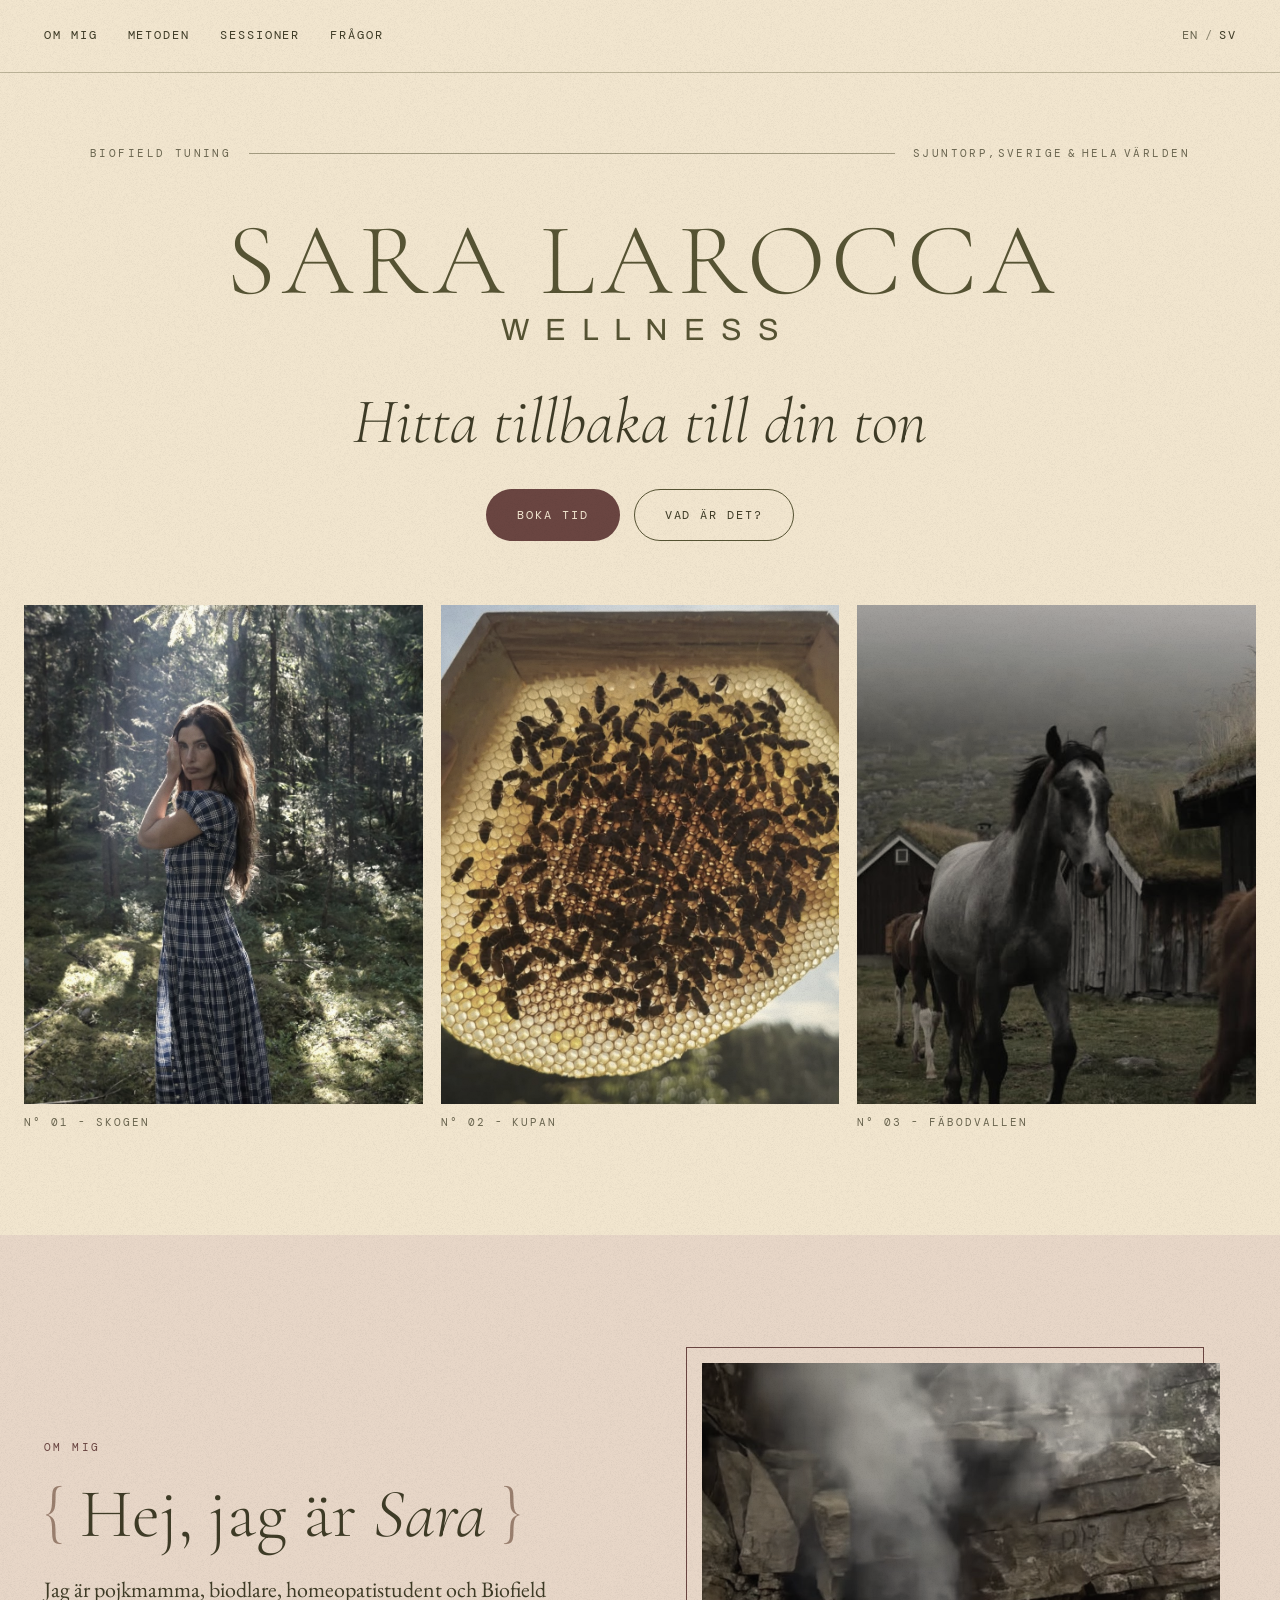
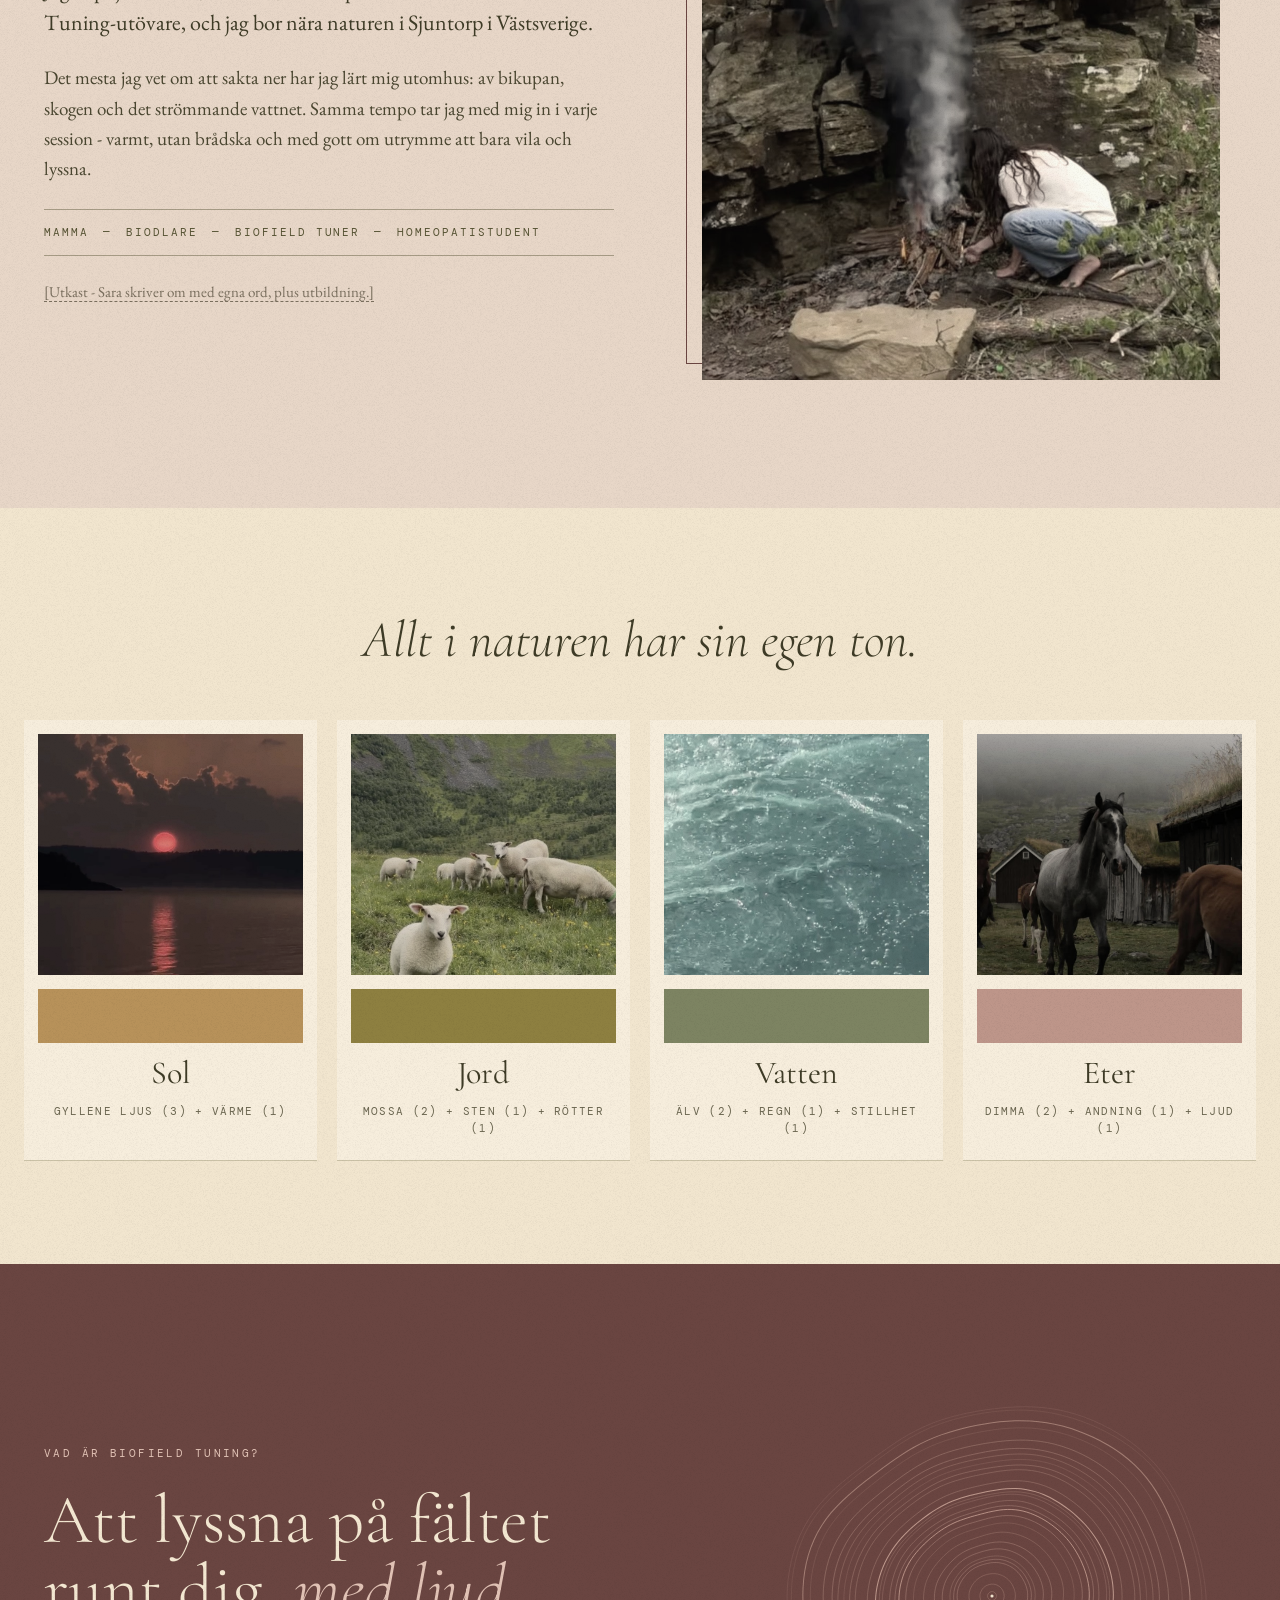
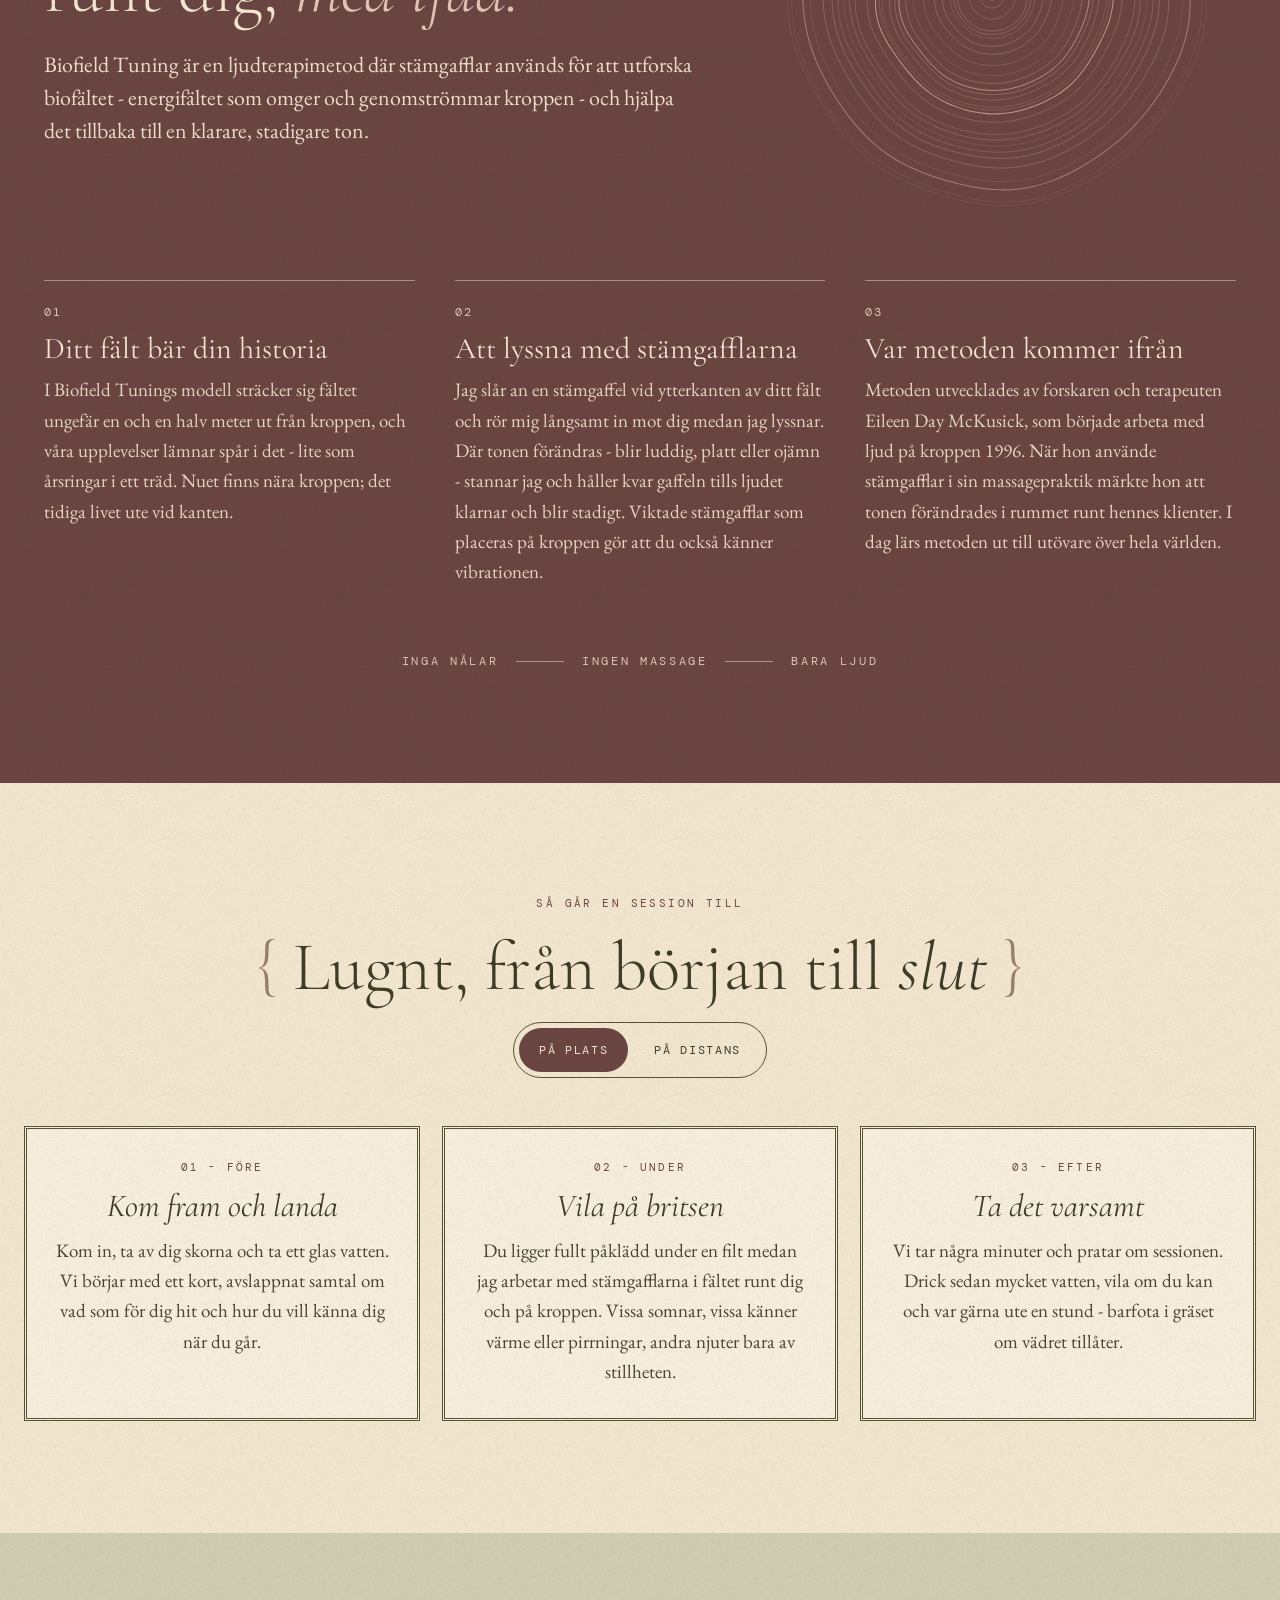
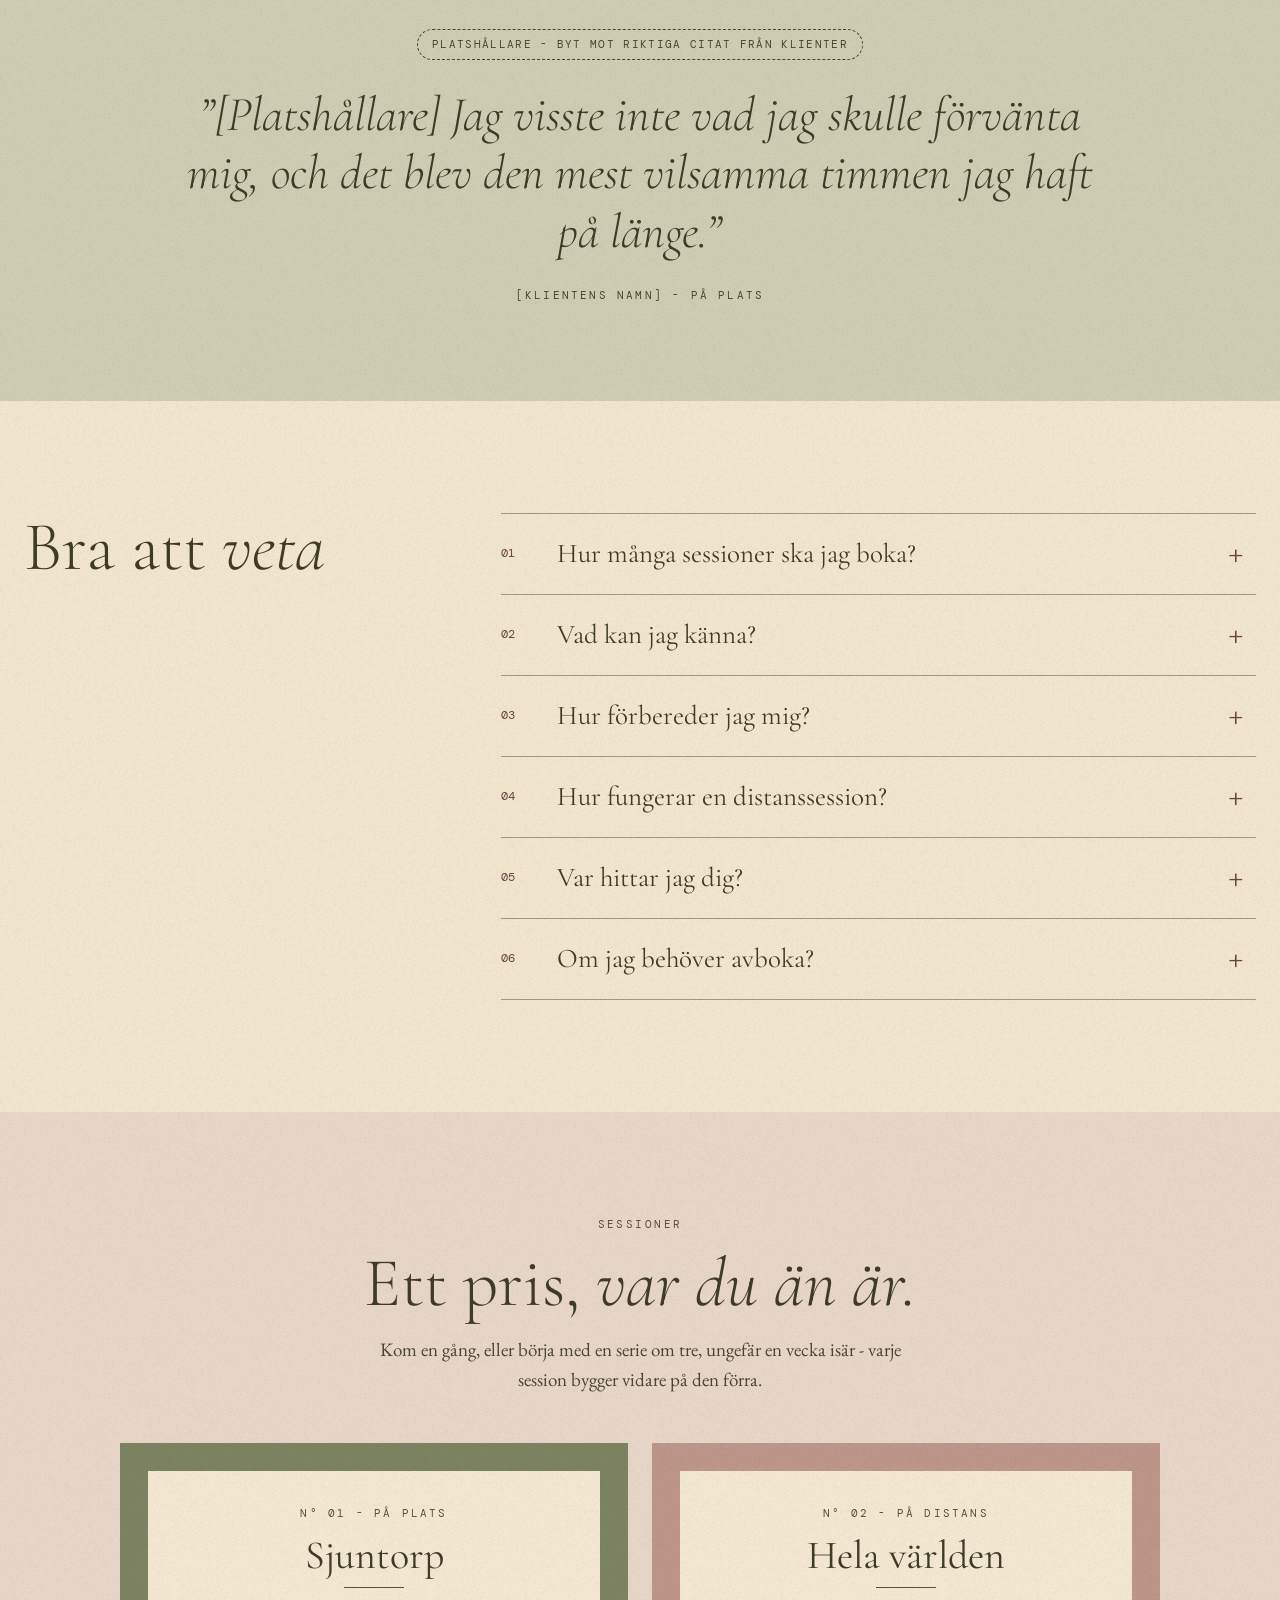
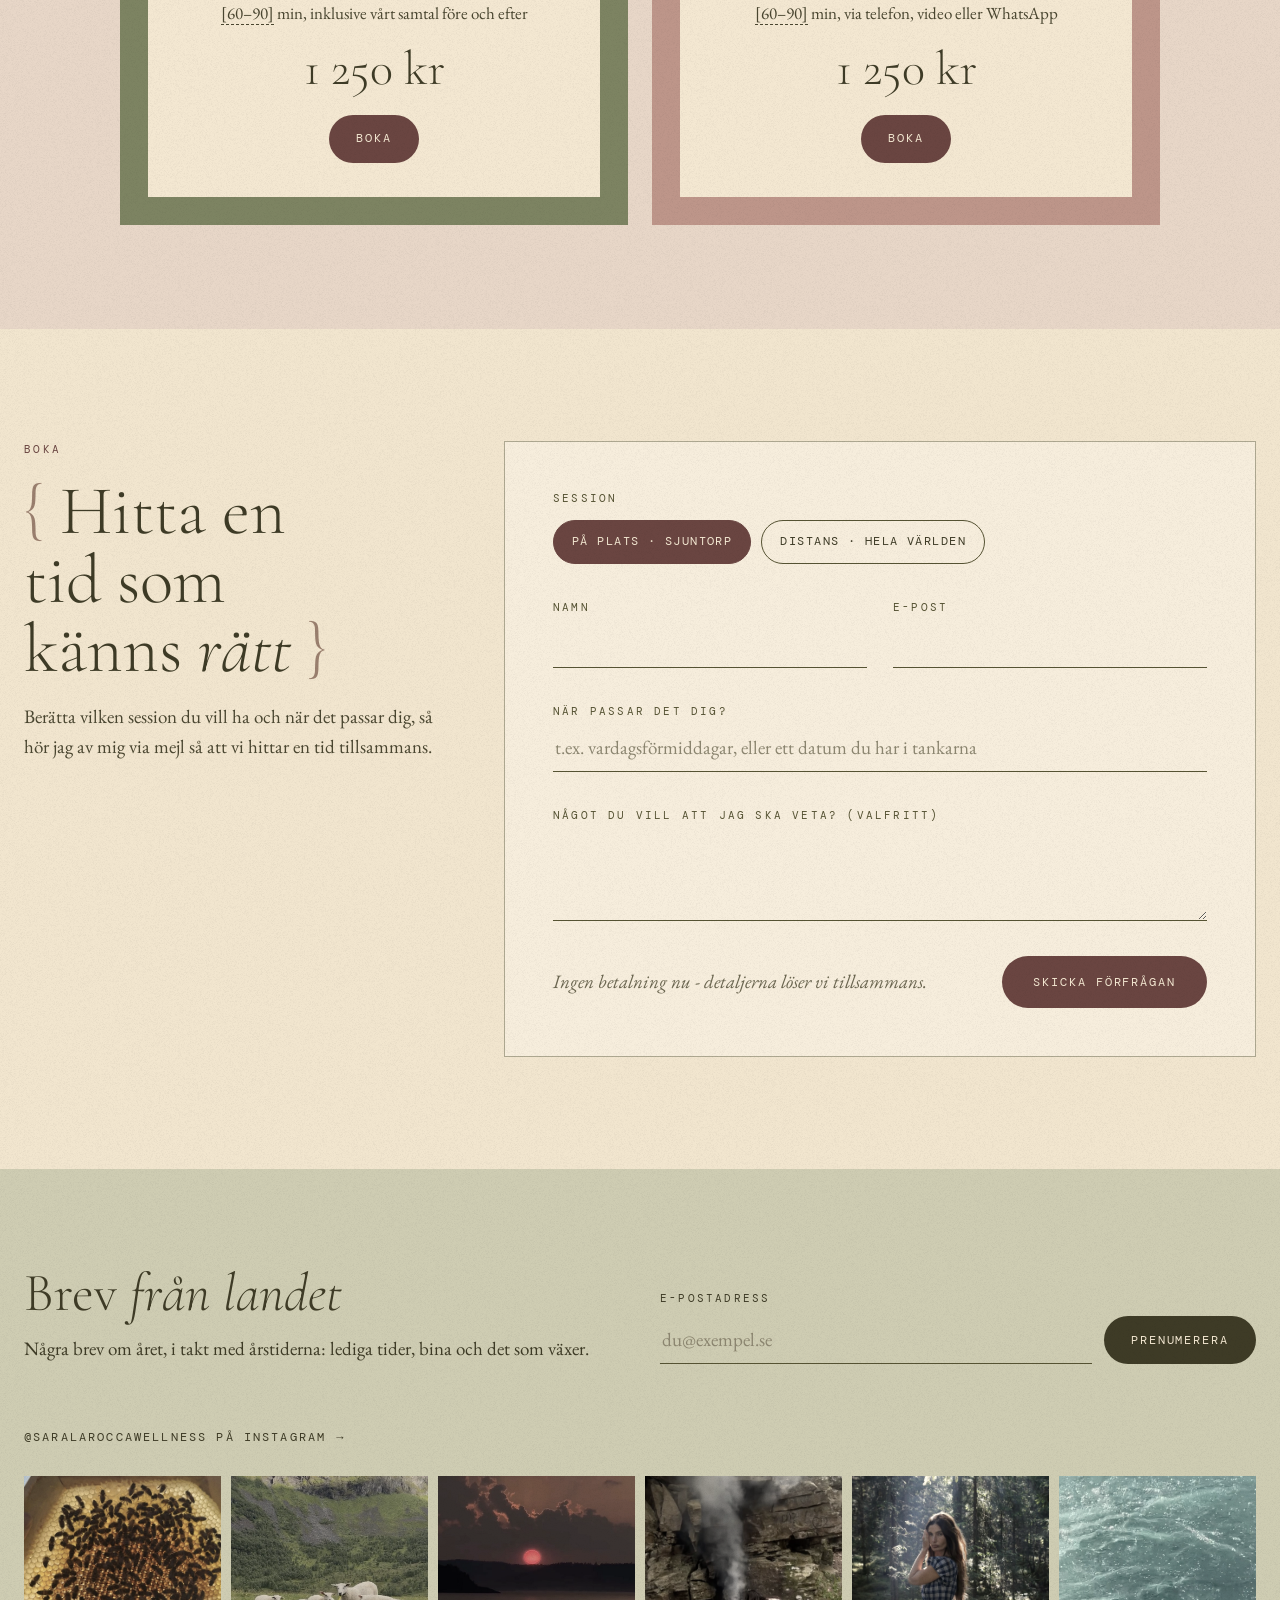
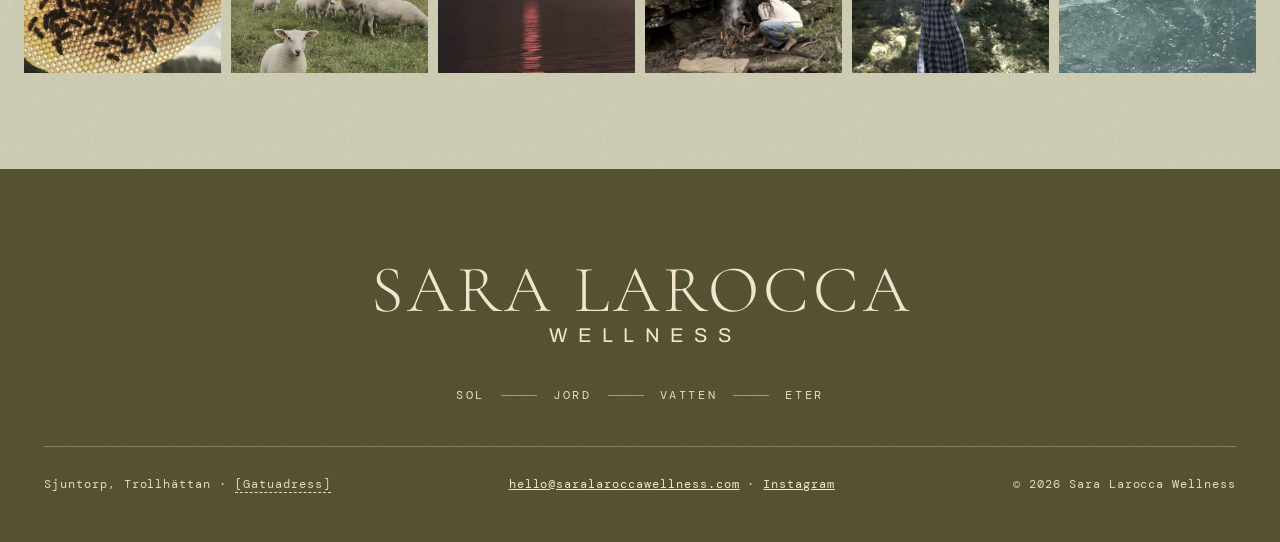
==== commit c4bc74e9: "Use hello@saralaroccawellness.com as the contact address Co-Authored-By: Claude Opus 5.5 <noreply@an" ====
--- a/sv/index.html
+++ b/sv/index.html
@@ -256,7 +256,7 @@
 <div class="elements-line" aria-hidden="true"><span>Sol</span><span class="dash"></span><span>Jord</span><span class="dash"></span><span>Vatten</span><span class="dash"></span><span>Eter</span></div>
 <div class="foot-row">
 <span>Sjuntorp, Trollhättan · <mark class="todo">[Gatuadress]</mark></span>
-<span><a data-email href="mailto:hej@saralaroccawellness.com">hej@saralaroccawellness.com</a> · <a href="https://www.instagram.com/saralaroccawellness/">Instagram</a></span>
+<span><a data-email href="mailto:hello@saralaroccawellness.com">hello@saralaroccawellness.com</a> · <a href="https://www.instagram.com/saralaroccawellness/">Instagram</a></span>
 <span>© 2026 Sara Larocca Wellness</span>
 </div>
 </div>
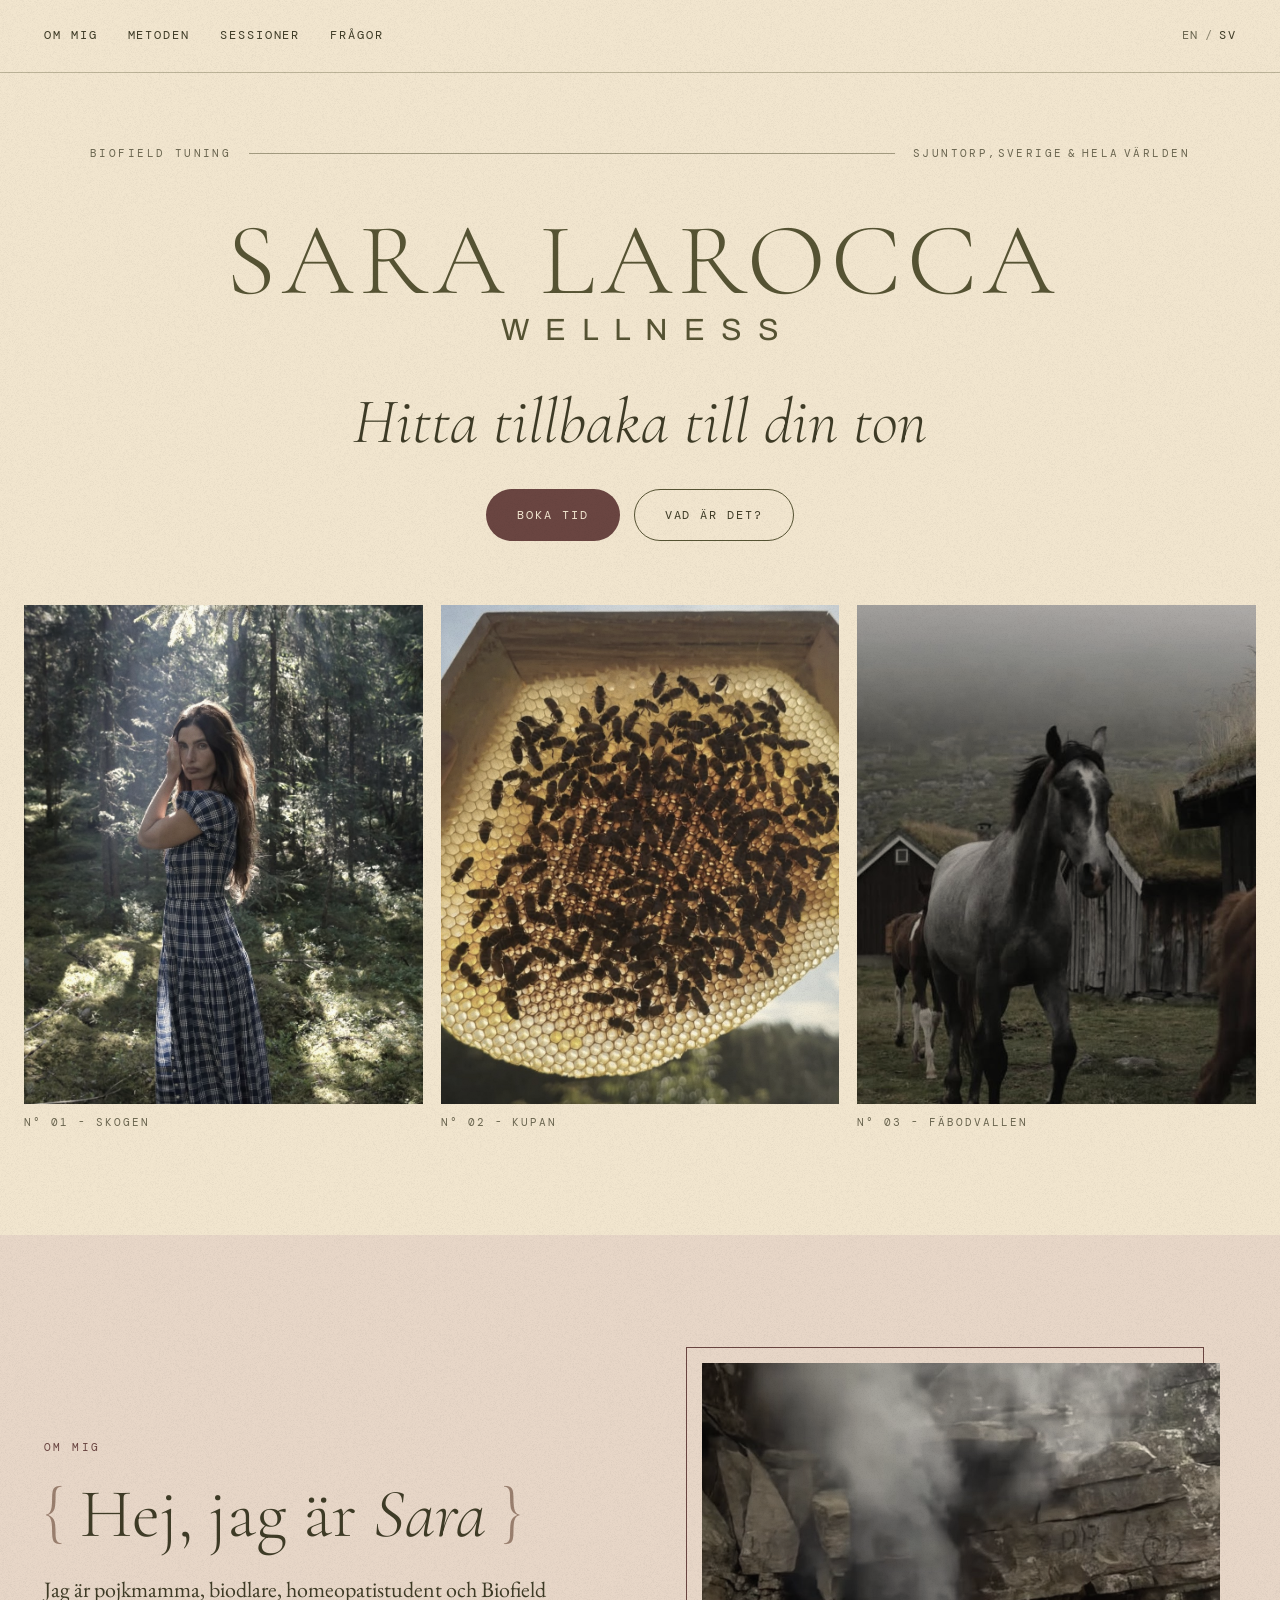
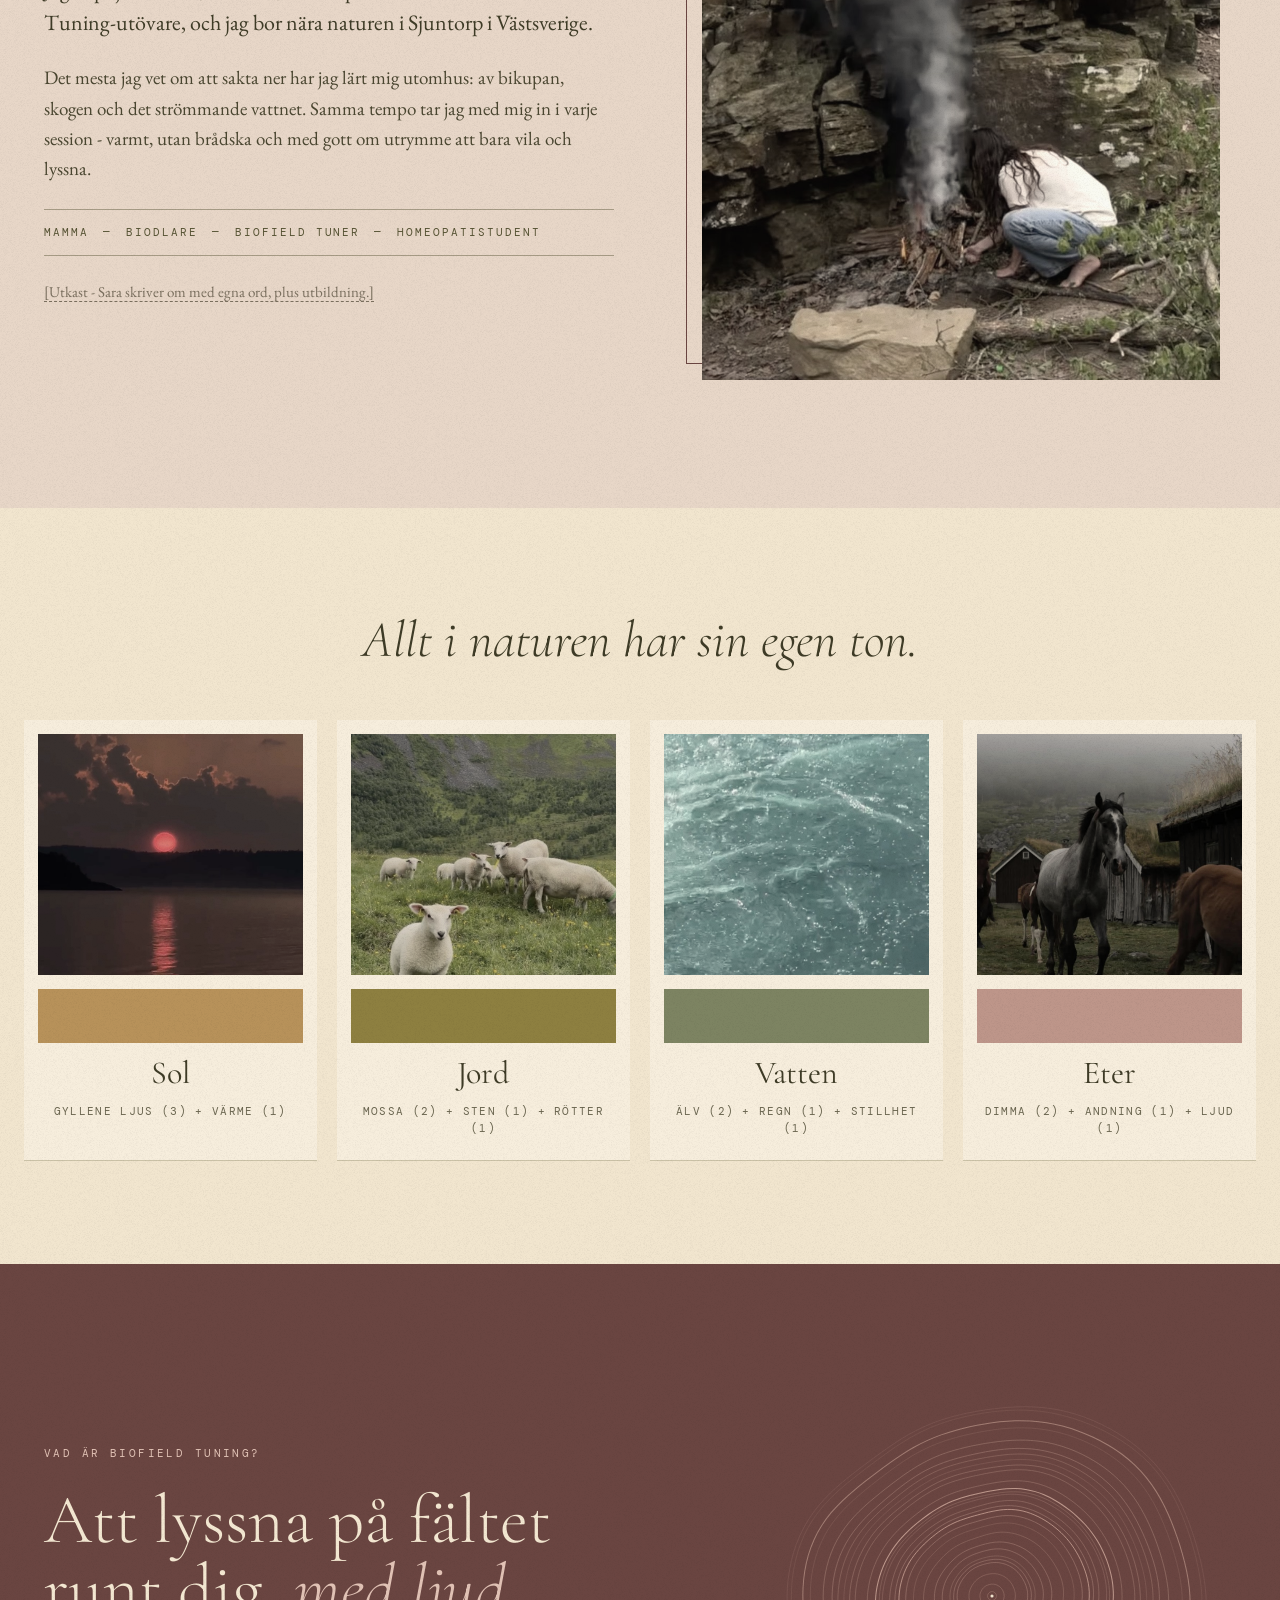
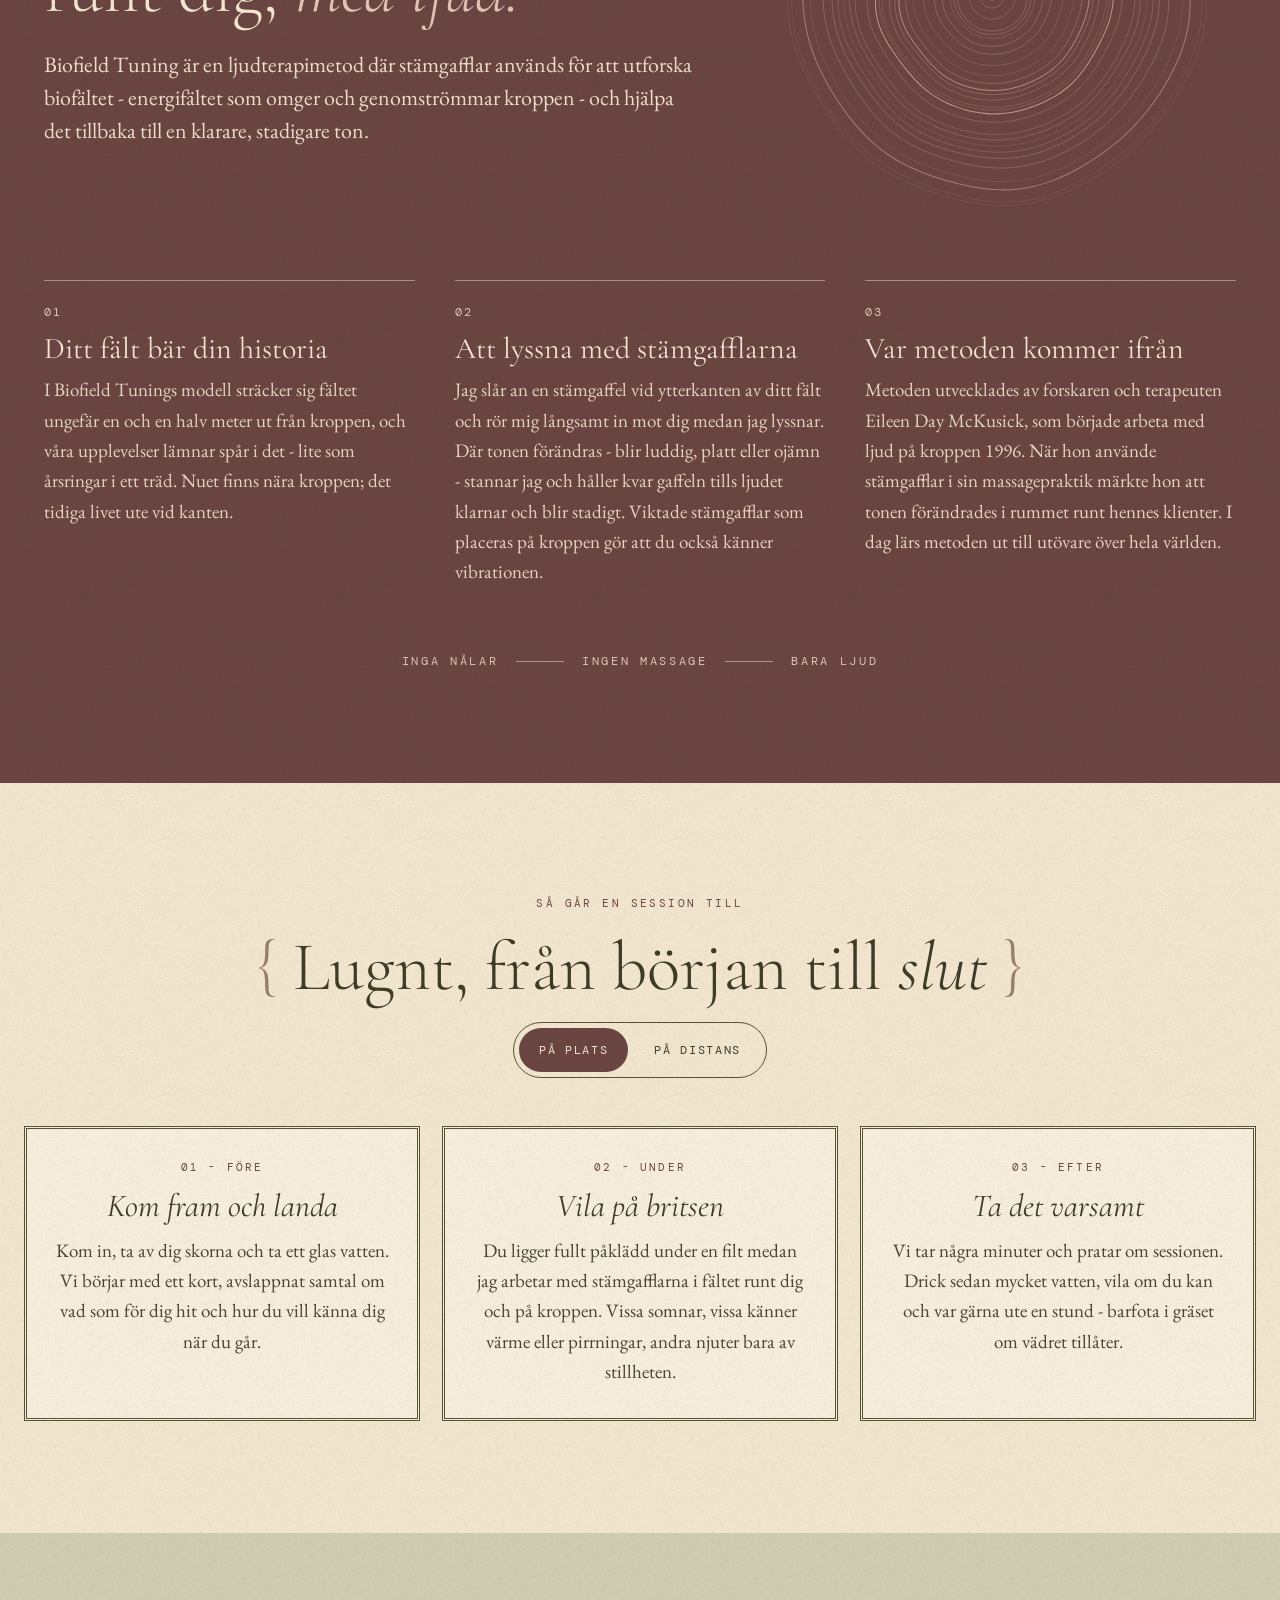
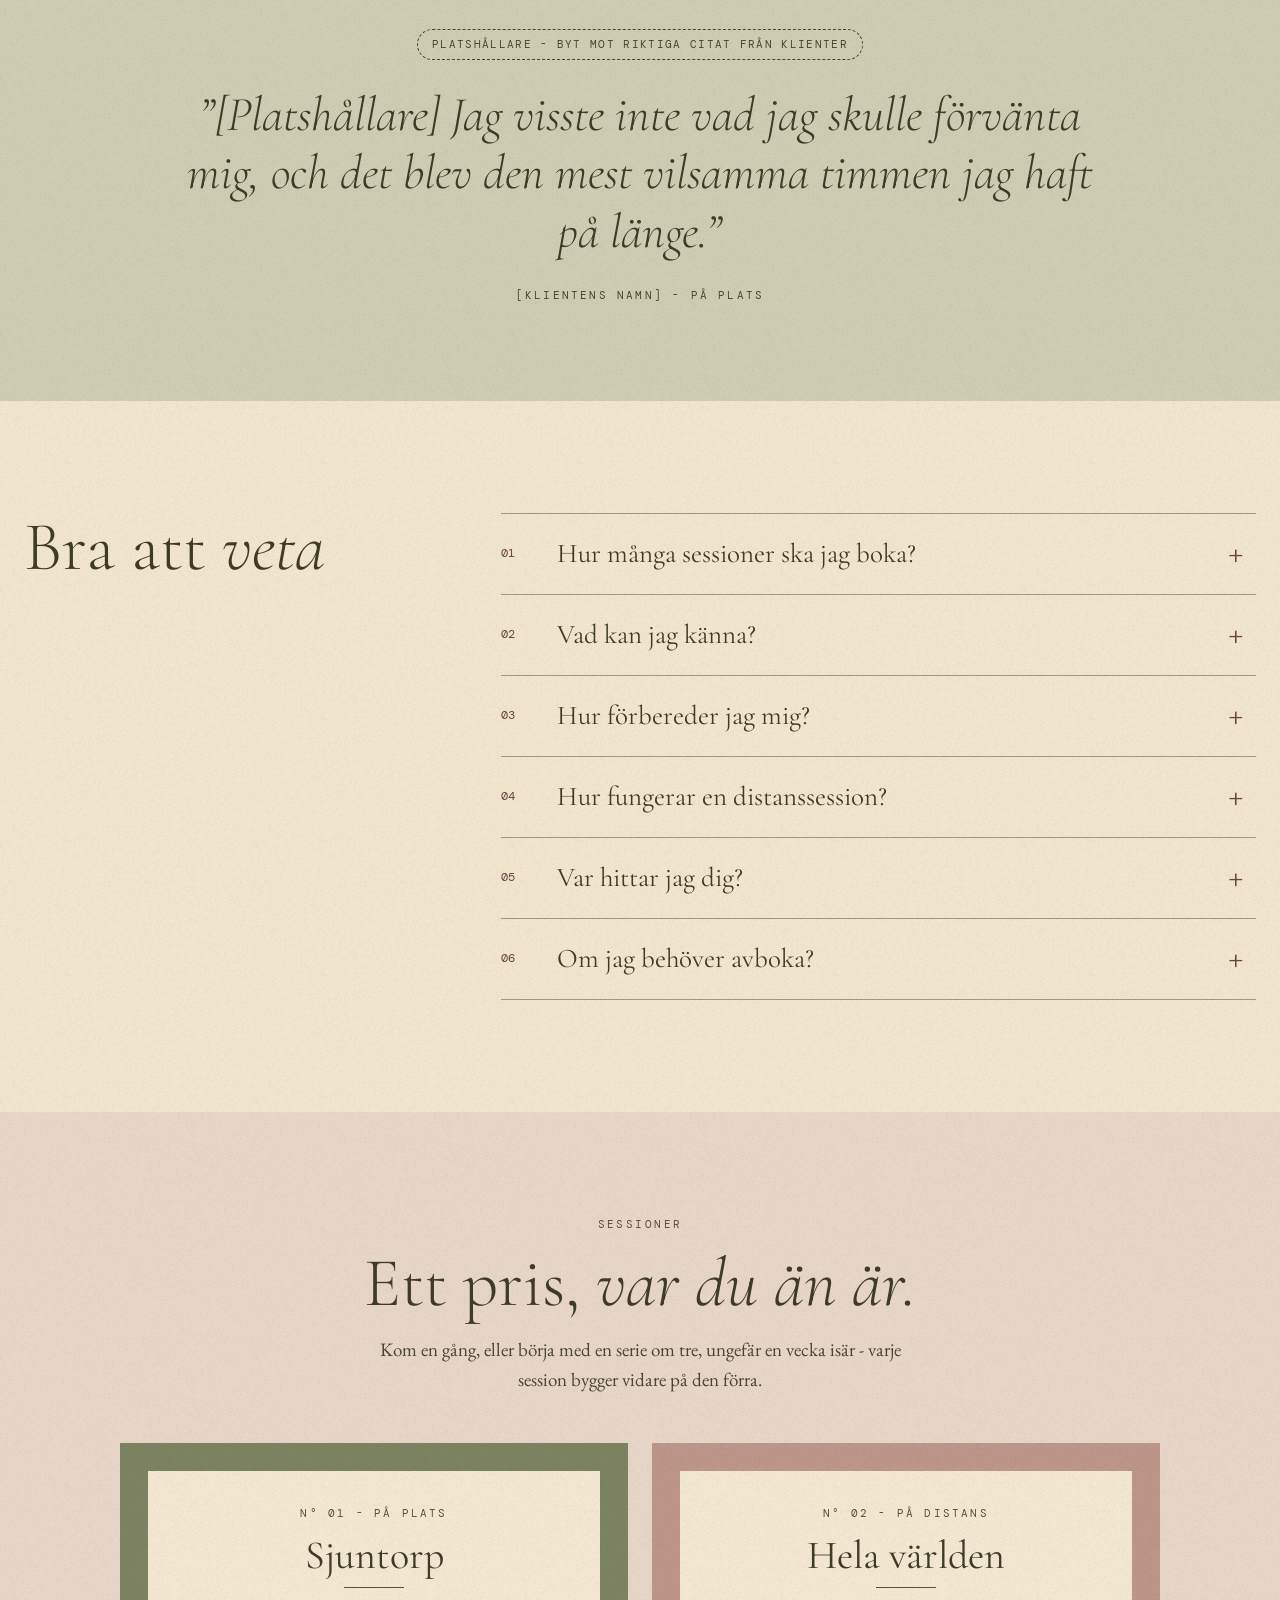
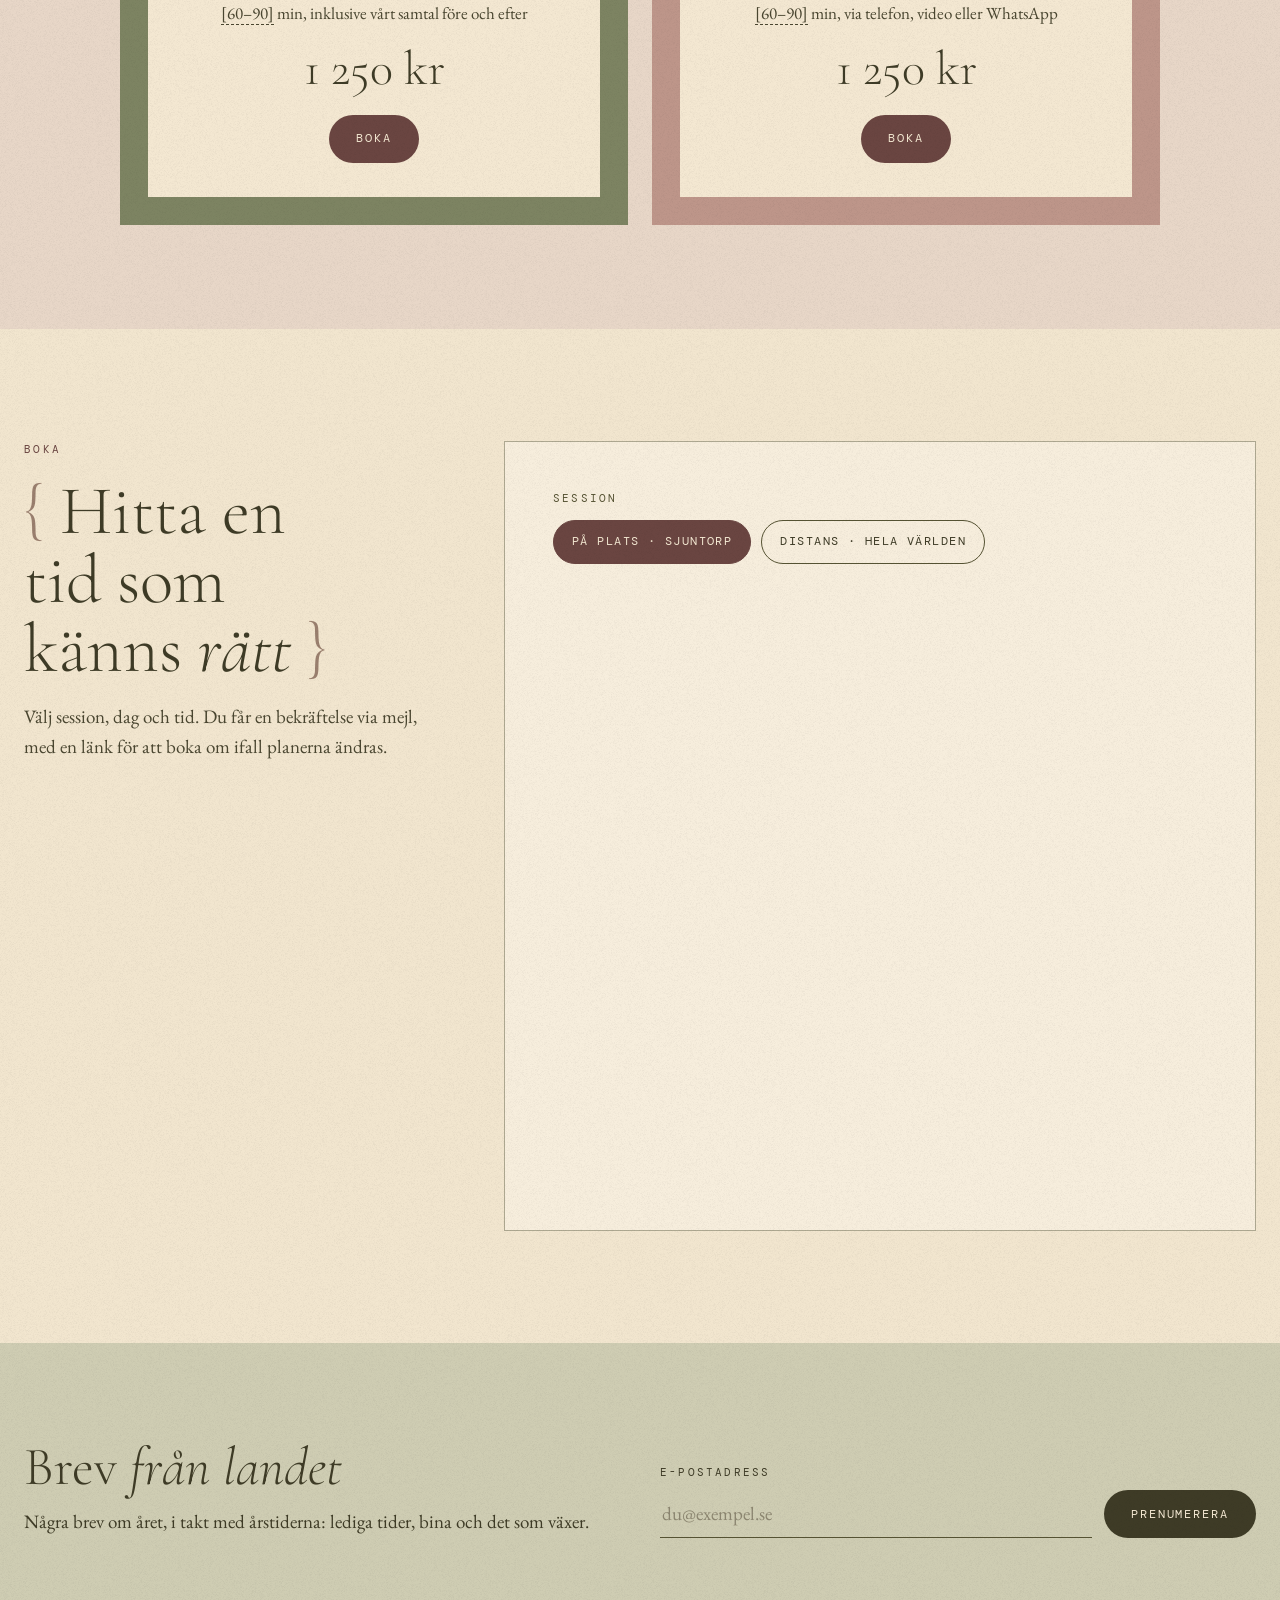
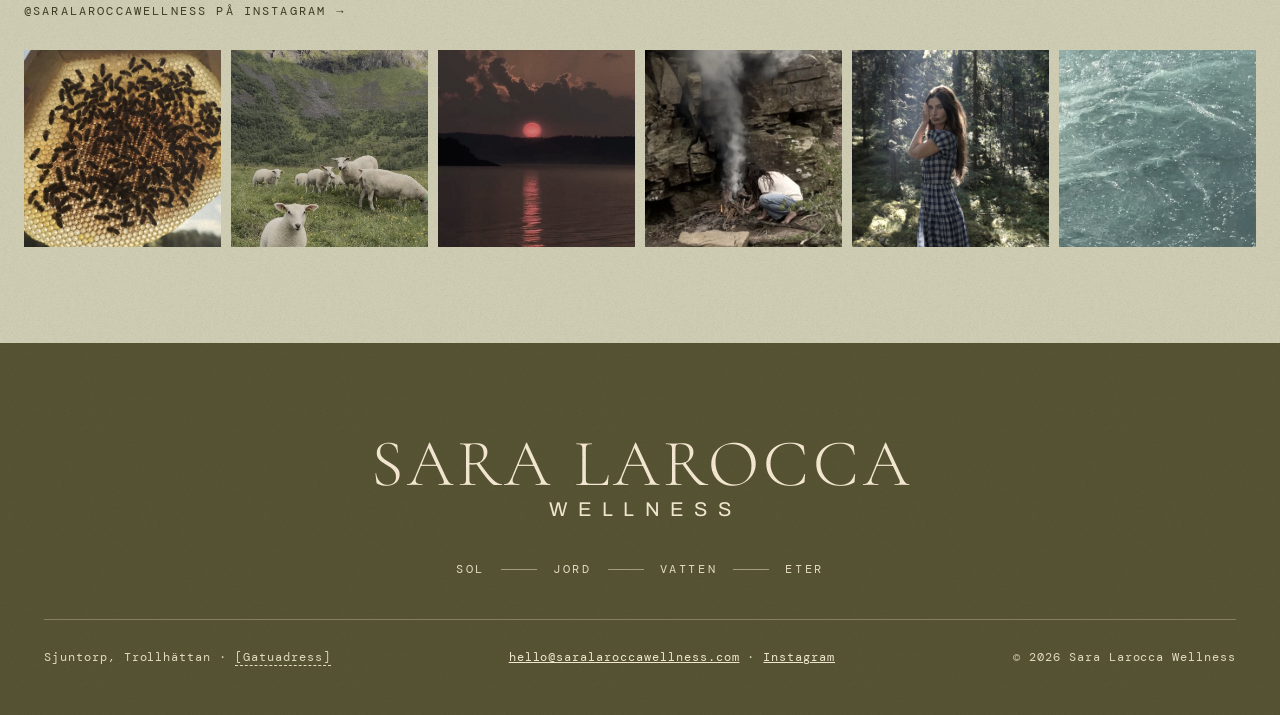
==== commit ef010e7b: "Fix Cal.com session switch showing both calendars Co-Authored-By: Claude Opus 5.5 <noreply@anthropic" ====
--- a/sv/index.html
+++ b/sv/index.html
@@ -194,7 +194,15 @@
 <p class="muted" data-when="cal" hidden>Välj session, dag och tid. Du får en bekräftelse via mejl, med en länk för att boka om ifall planerna ändras.</p>
 </div>
 <div class="side-box">
-<div id="cal-embed" class="cal-embed" hidden></div>
+<div id="cal-box" class="booking-card" hidden>
+<fieldset>
+<legend>Session</legend>
+<label class="pick"><input type="radio" name="cal-session" value="in-person" checked> <span>På plats · Sjuntorp</span></label>
+<label class="pick"><input type="radio" name="cal-session" value="distance"> <span>Distans · Hela världen</span></label>
+</fieldset>
+<div id="wrap-in-person"><div id="cal-in-person" class="cal-embed"></div></div>
+<div id="wrap-distance" hidden><div id="cal-distance" class="cal-embed"></div></div>
+</div>
 <form id="request-form" class="booking-card">
 <fieldset>
 <legend>Session</legend>
--- a/assets/css/site.css
+++ b/assets/css/site.css
@@ -195,7 +195,8 @@
 .form-foot em{color:var(--muted)}
 .form-done{margin:0;color:var(--plum);font-style:italic}
 button.btn{font-family:var(--mono)}
-.cal-embed{width:100%;min-height:640px;overflow:auto;background:var(--paper);border:1px solid rgba(86,83,51,.45)}
+.cal-embed{width:100%;min-height:600px;overflow:auto}
+#cal-box{gap:18px}
 
 /* letters + instagram */
 .letters{padding:96px 24px}
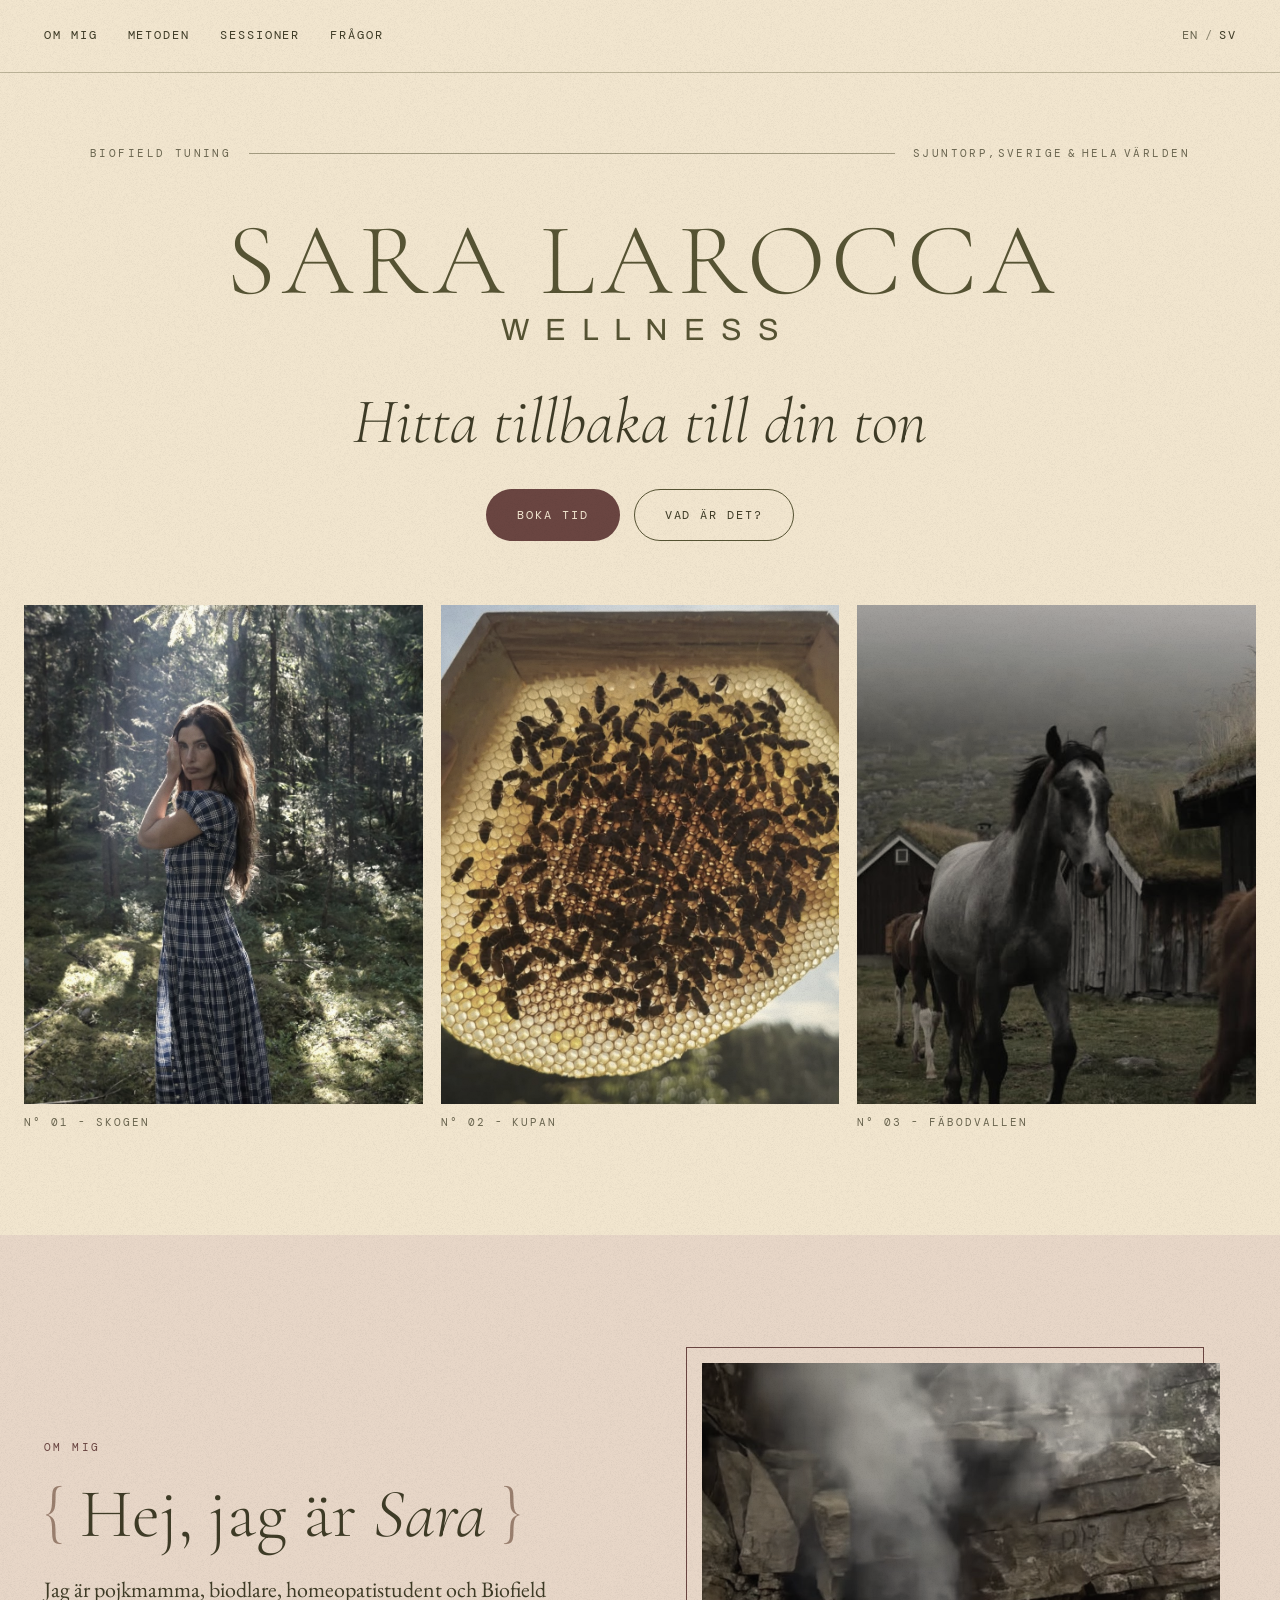
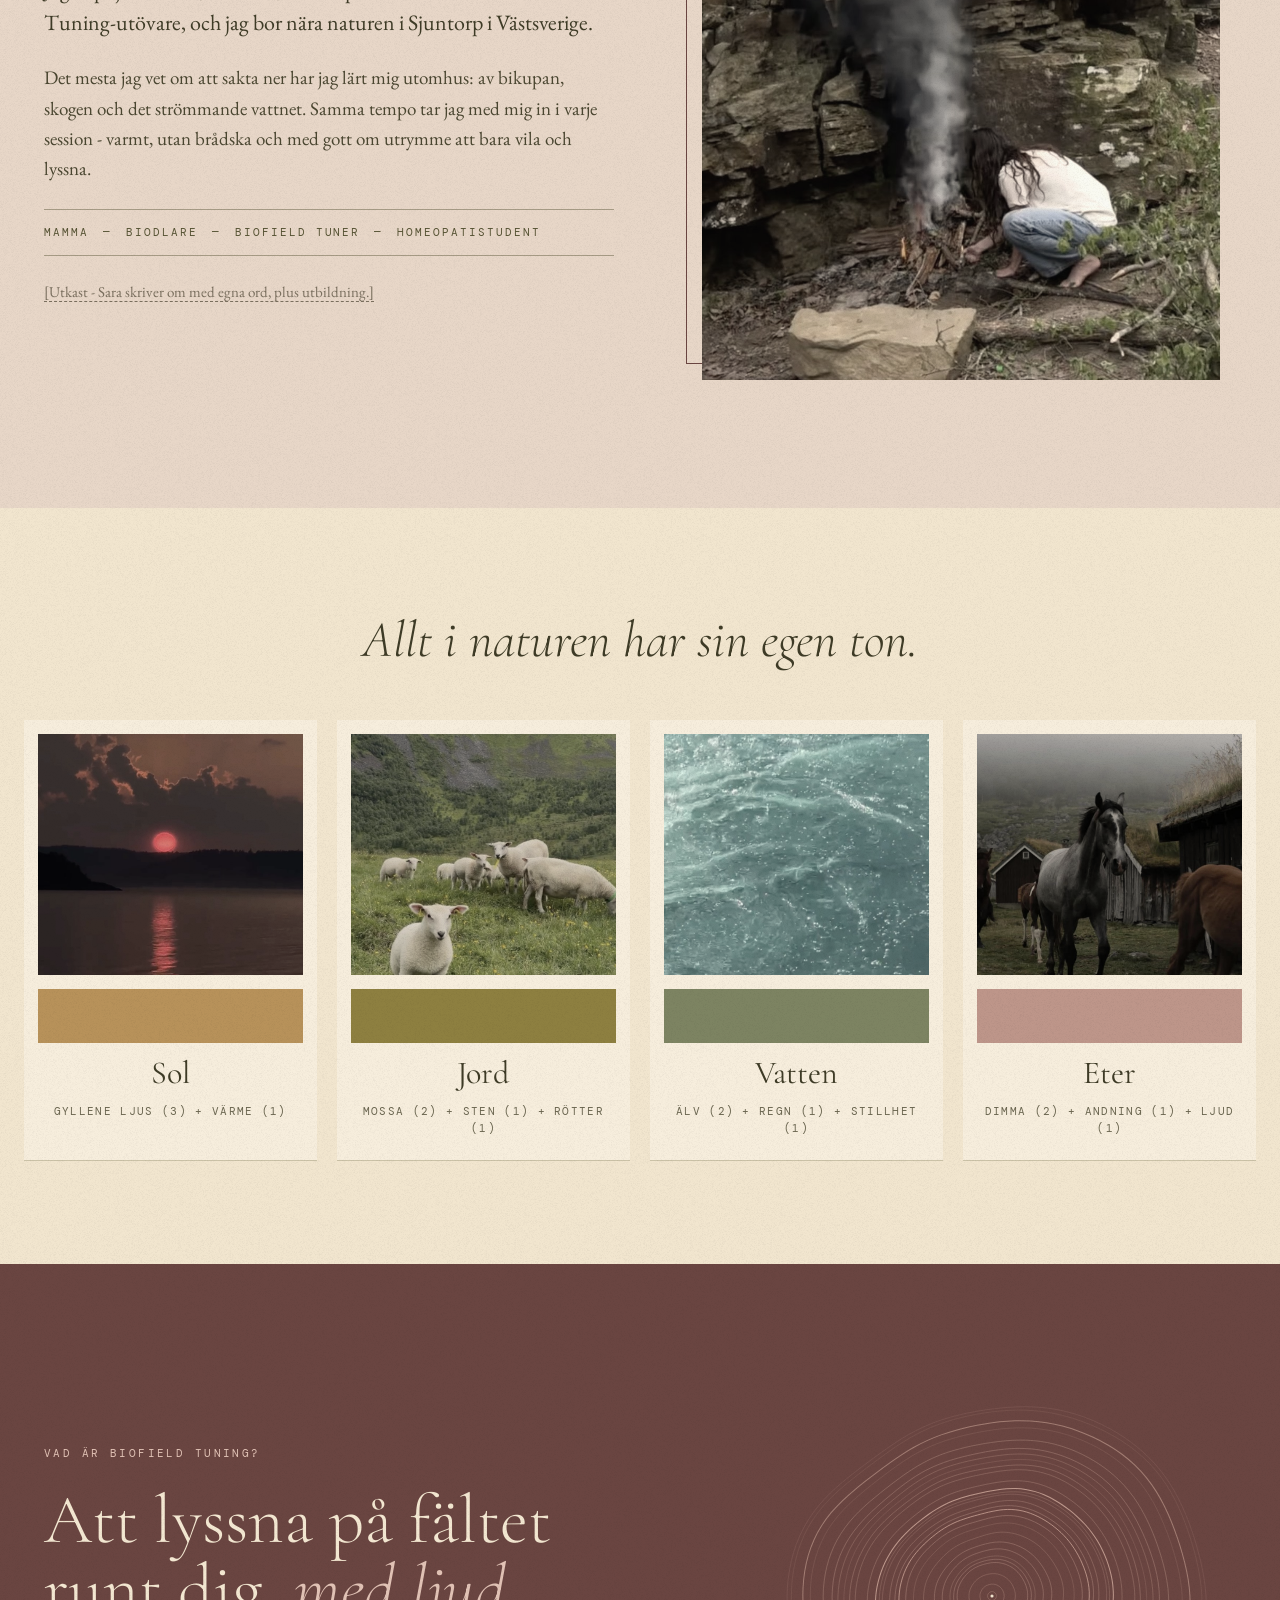
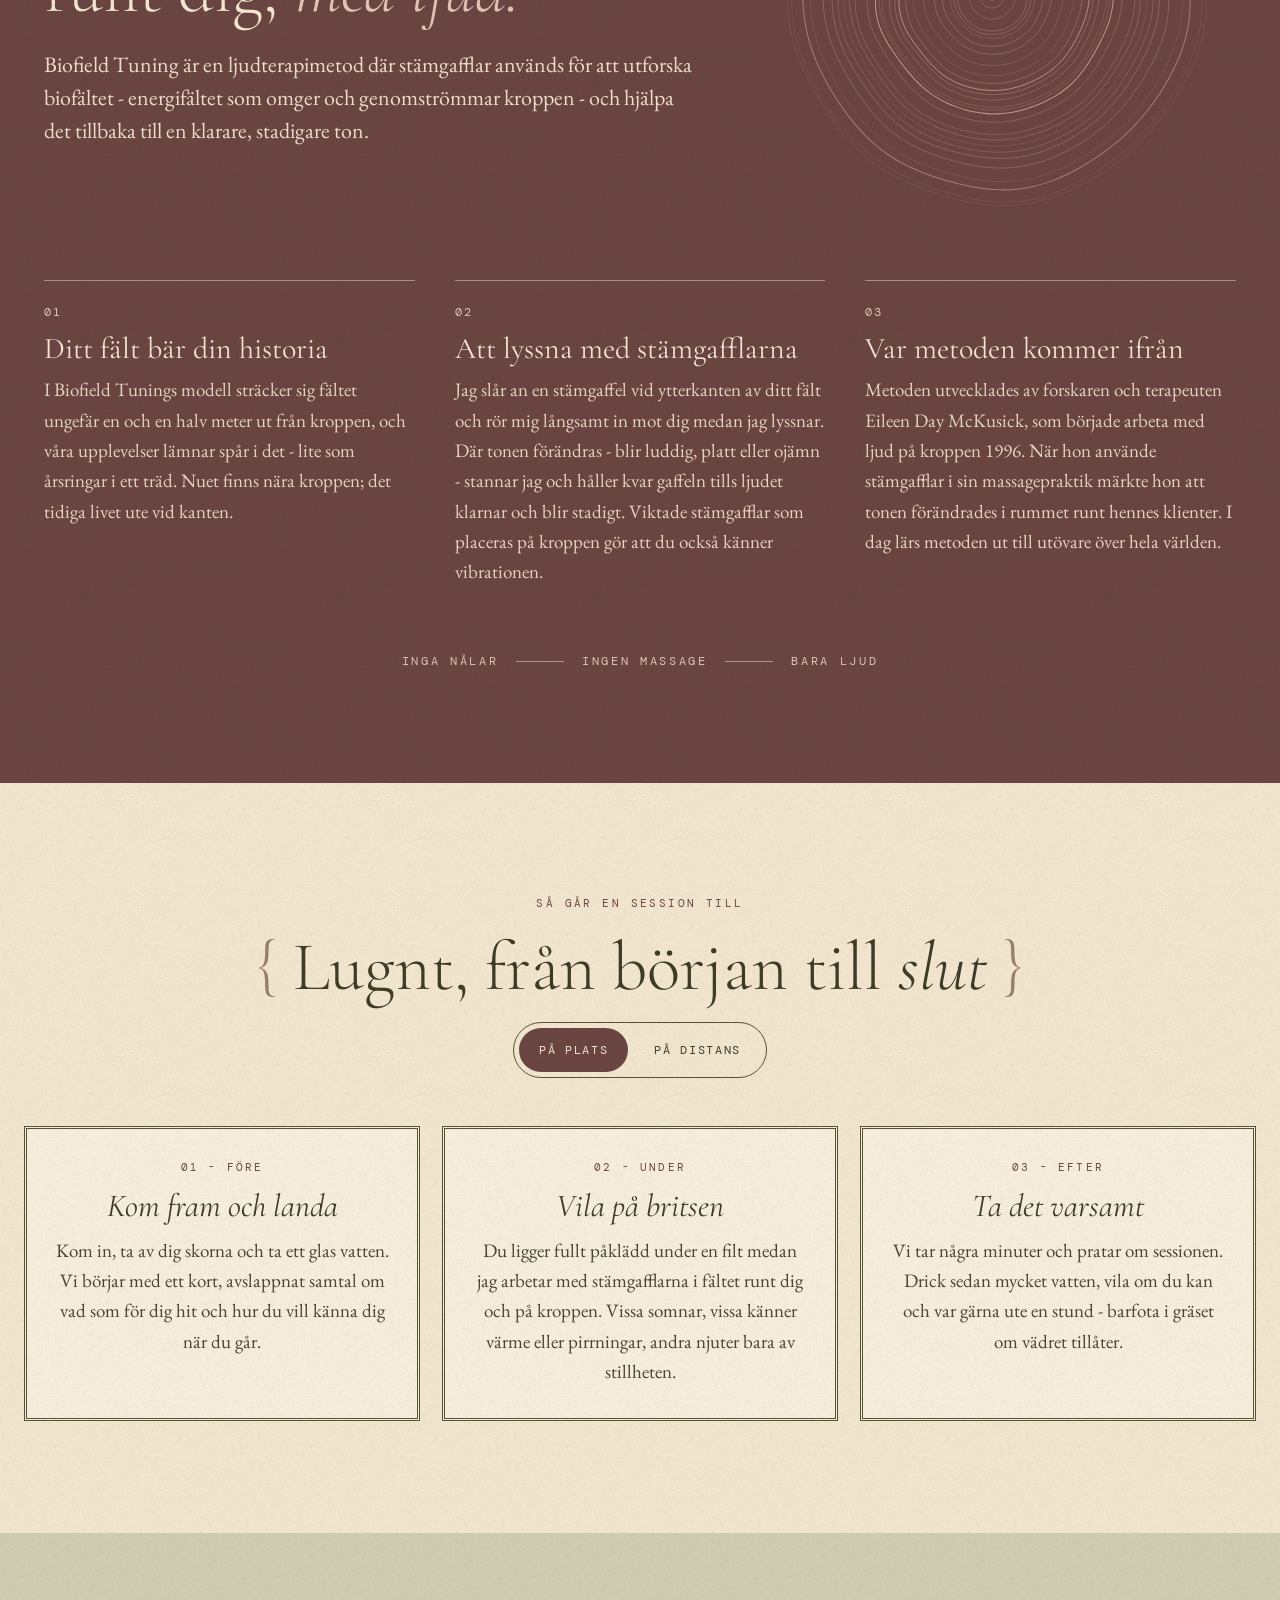
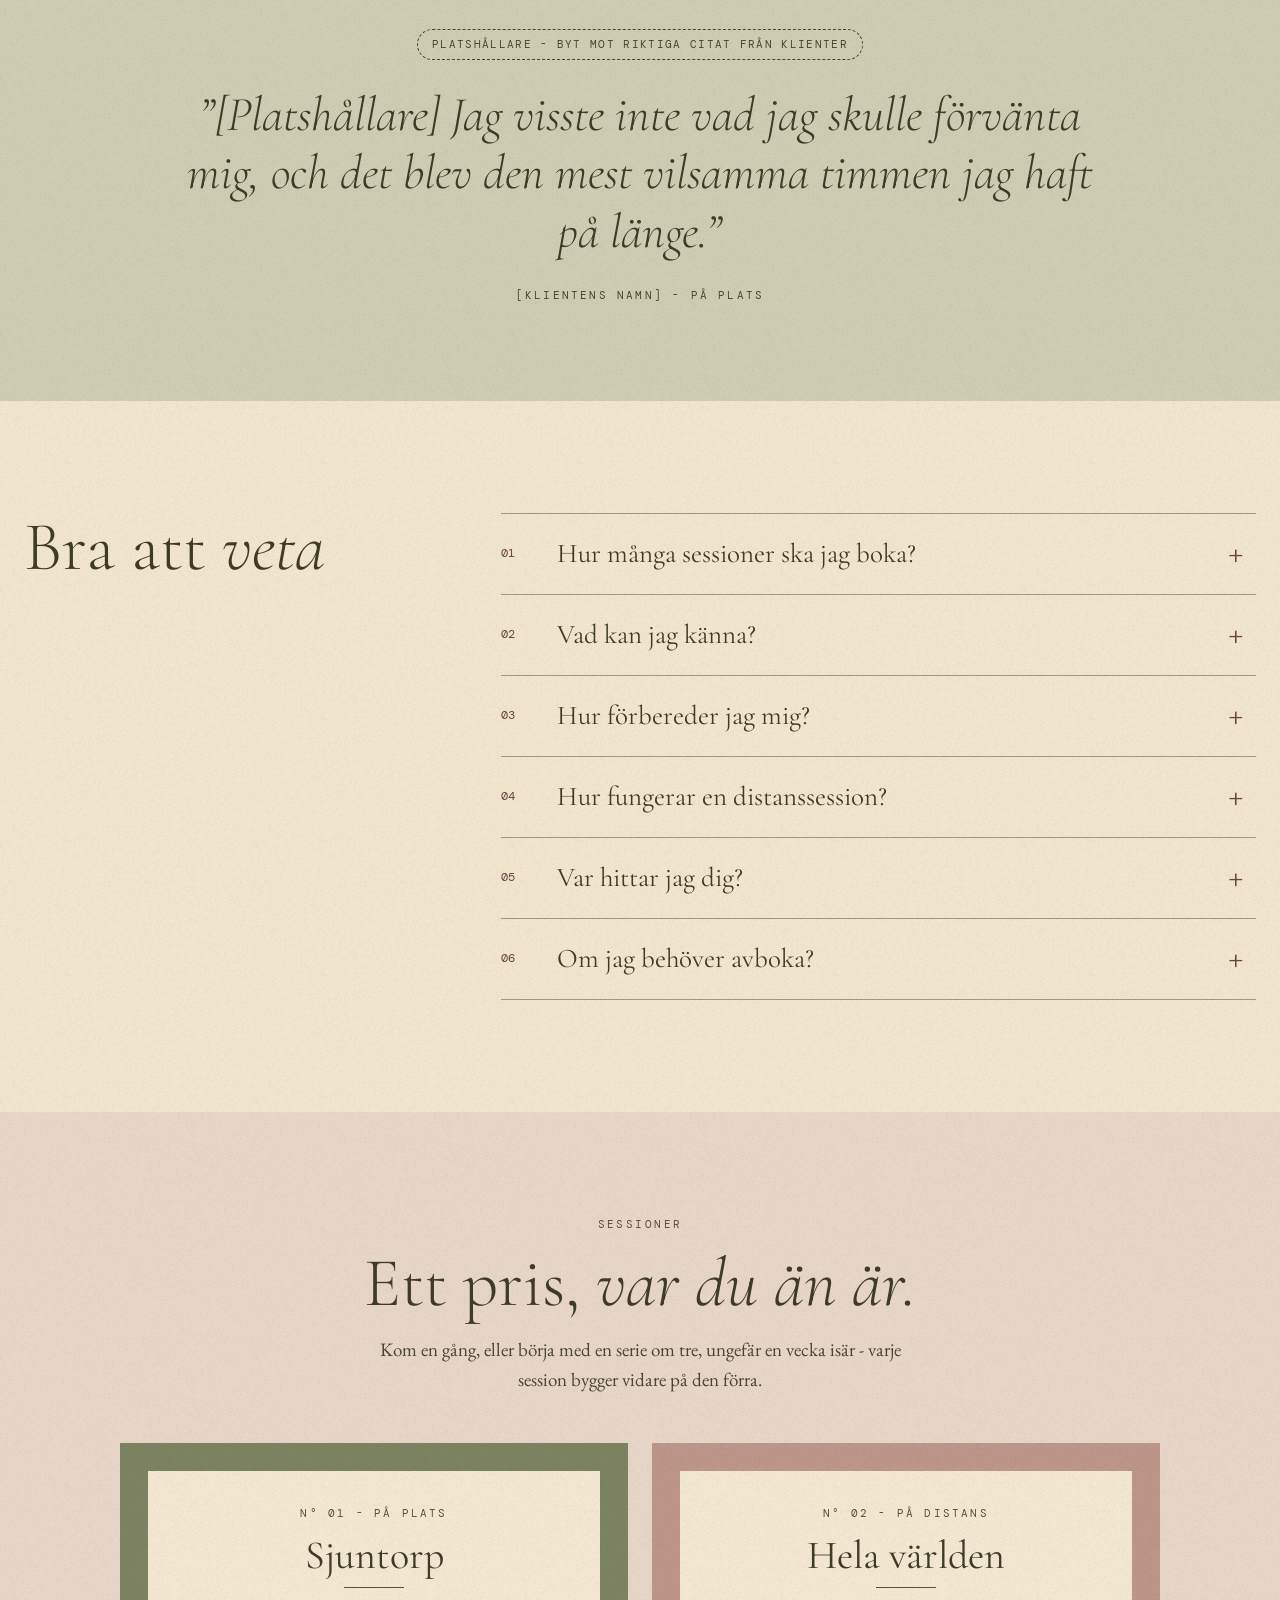
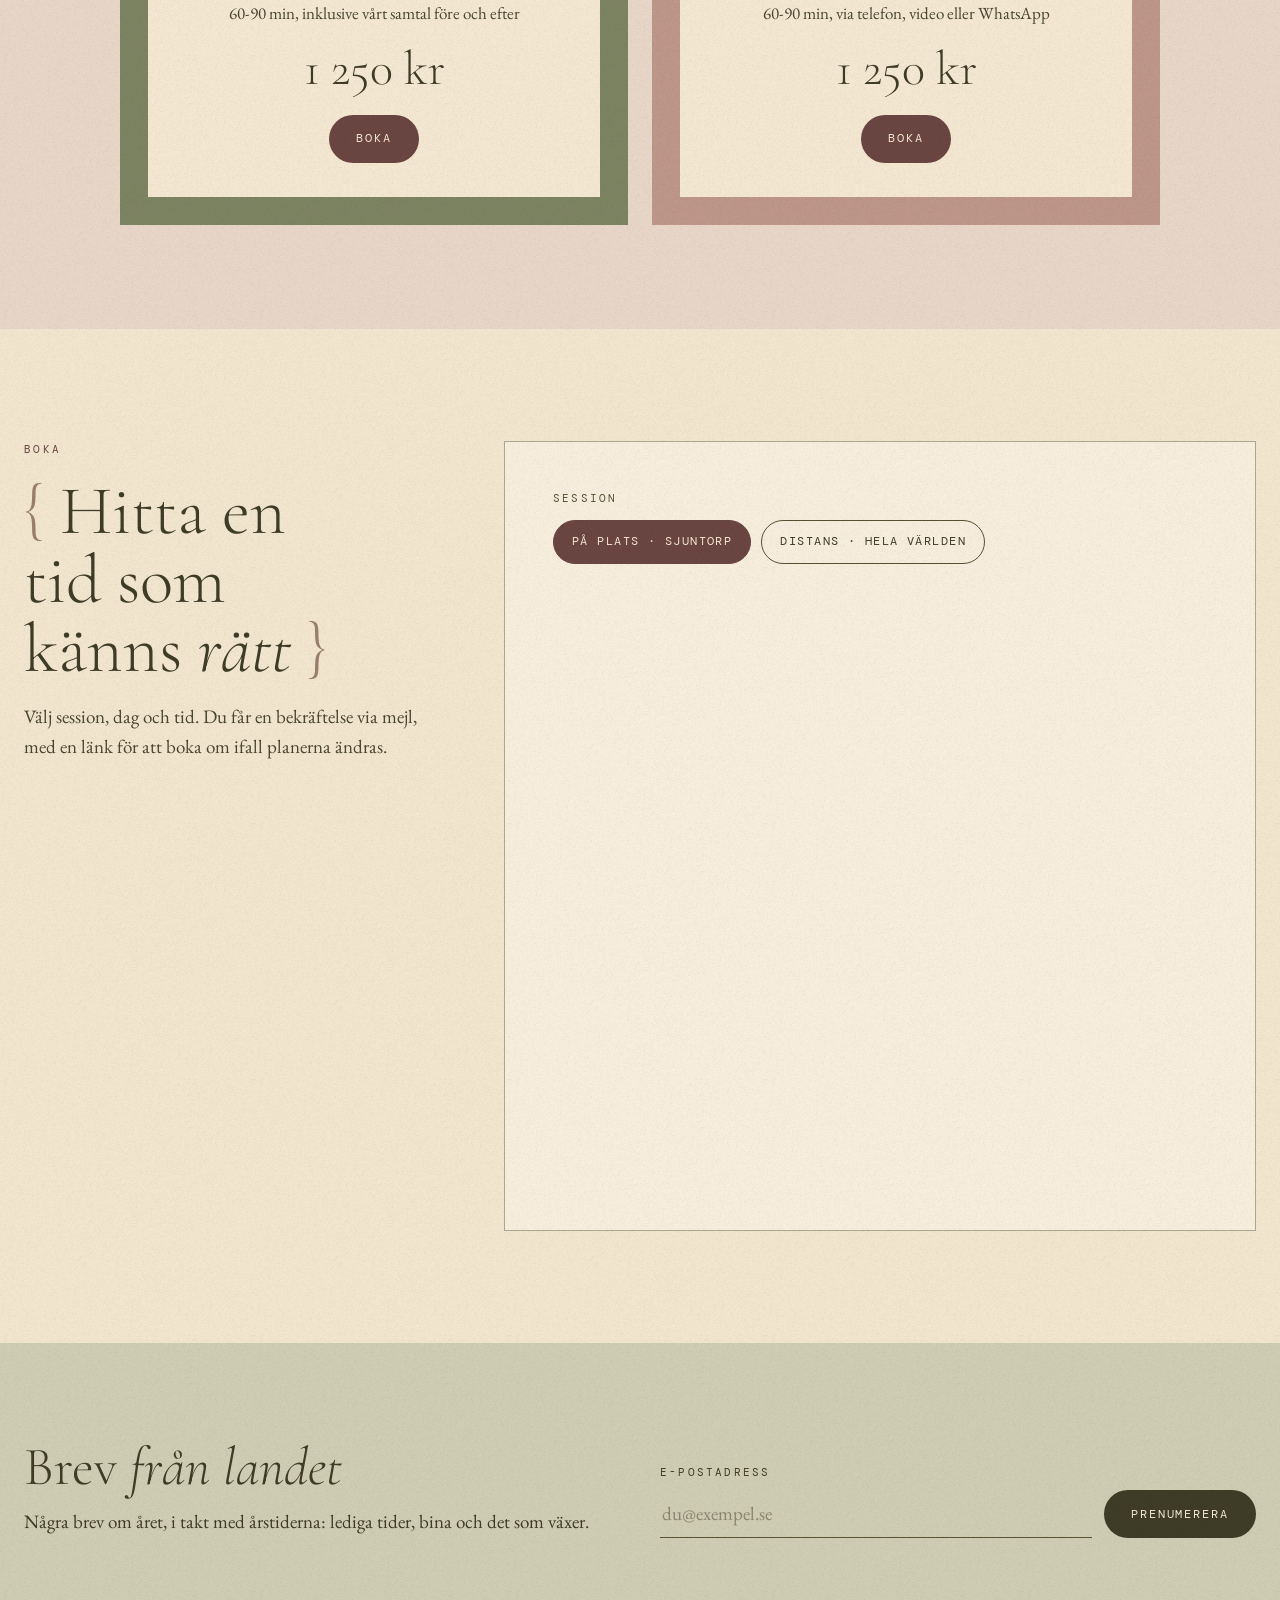
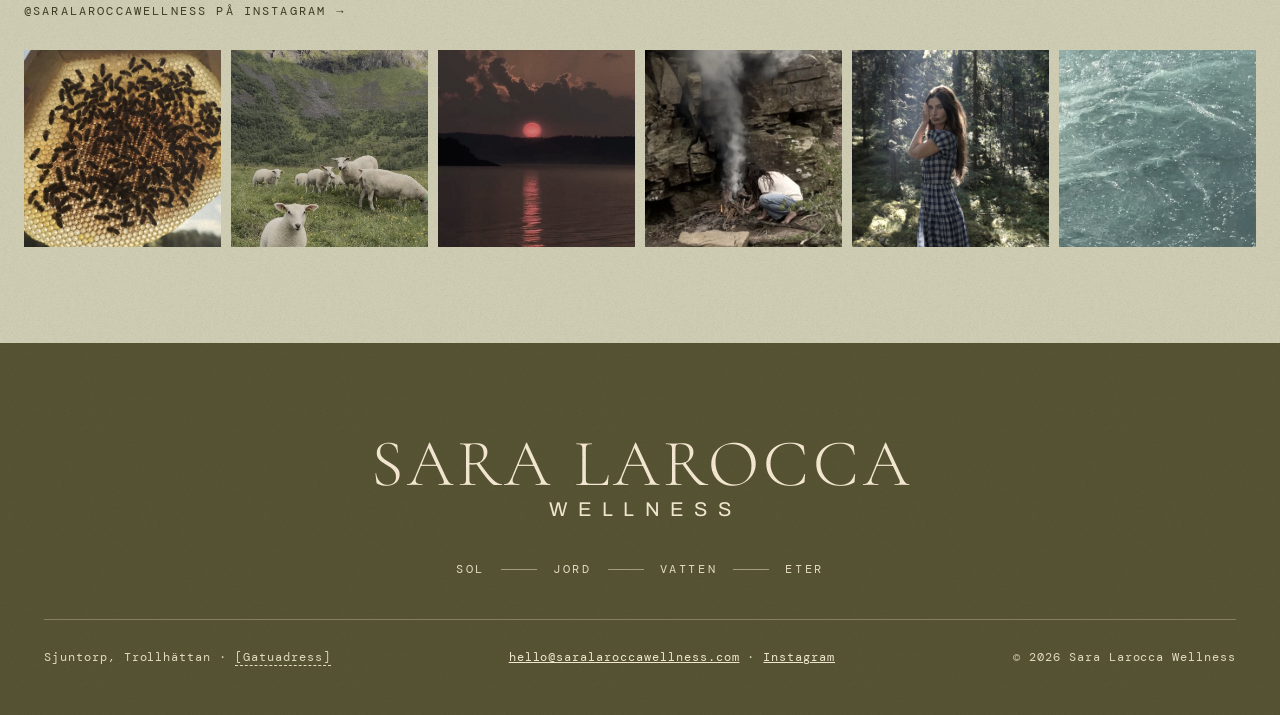
==== commit 70eb958d: "Match Cal.com calendar to the page; session length 60-90 min Co-Authored-By: Claude Opus 5.5 <norepl" ====
--- a/sv/index.html
+++ b/sv/index.html
@@ -168,7 +168,7 @@
 <span class="kind">N° 01 - På plats</span>
 <span class="where">Sjuntorp</span>
 <span class="rule" aria-hidden="true"></span>
-<span class="len"><mark class="todo">[60–90]</mark> min, inklusive vårt samtal före och efter</span>
+<span class="len">60-90 min, inklusive vårt samtal före och efter</span>
 <span class="price">1 250 kr</span>
 <a class="btn btn-plum" href="#book" data-session="in-person">Boka</a>
 </div></div>
@@ -176,7 +176,7 @@
 <span class="kind">N° 02 - På distans</span>
 <span class="where">Hela världen</span>
 <span class="rule" aria-hidden="true"></span>
-<span class="len"><mark class="todo">[60–90]</mark> min, via telefon, video eller WhatsApp</span>
+<span class="len">60-90 min, via telefon, video eller WhatsApp</span>
 <span class="price">1 250 kr</span>
 <a class="btn btn-plum" href="#book" data-session="distance">Boka</a>
 </div></div>
